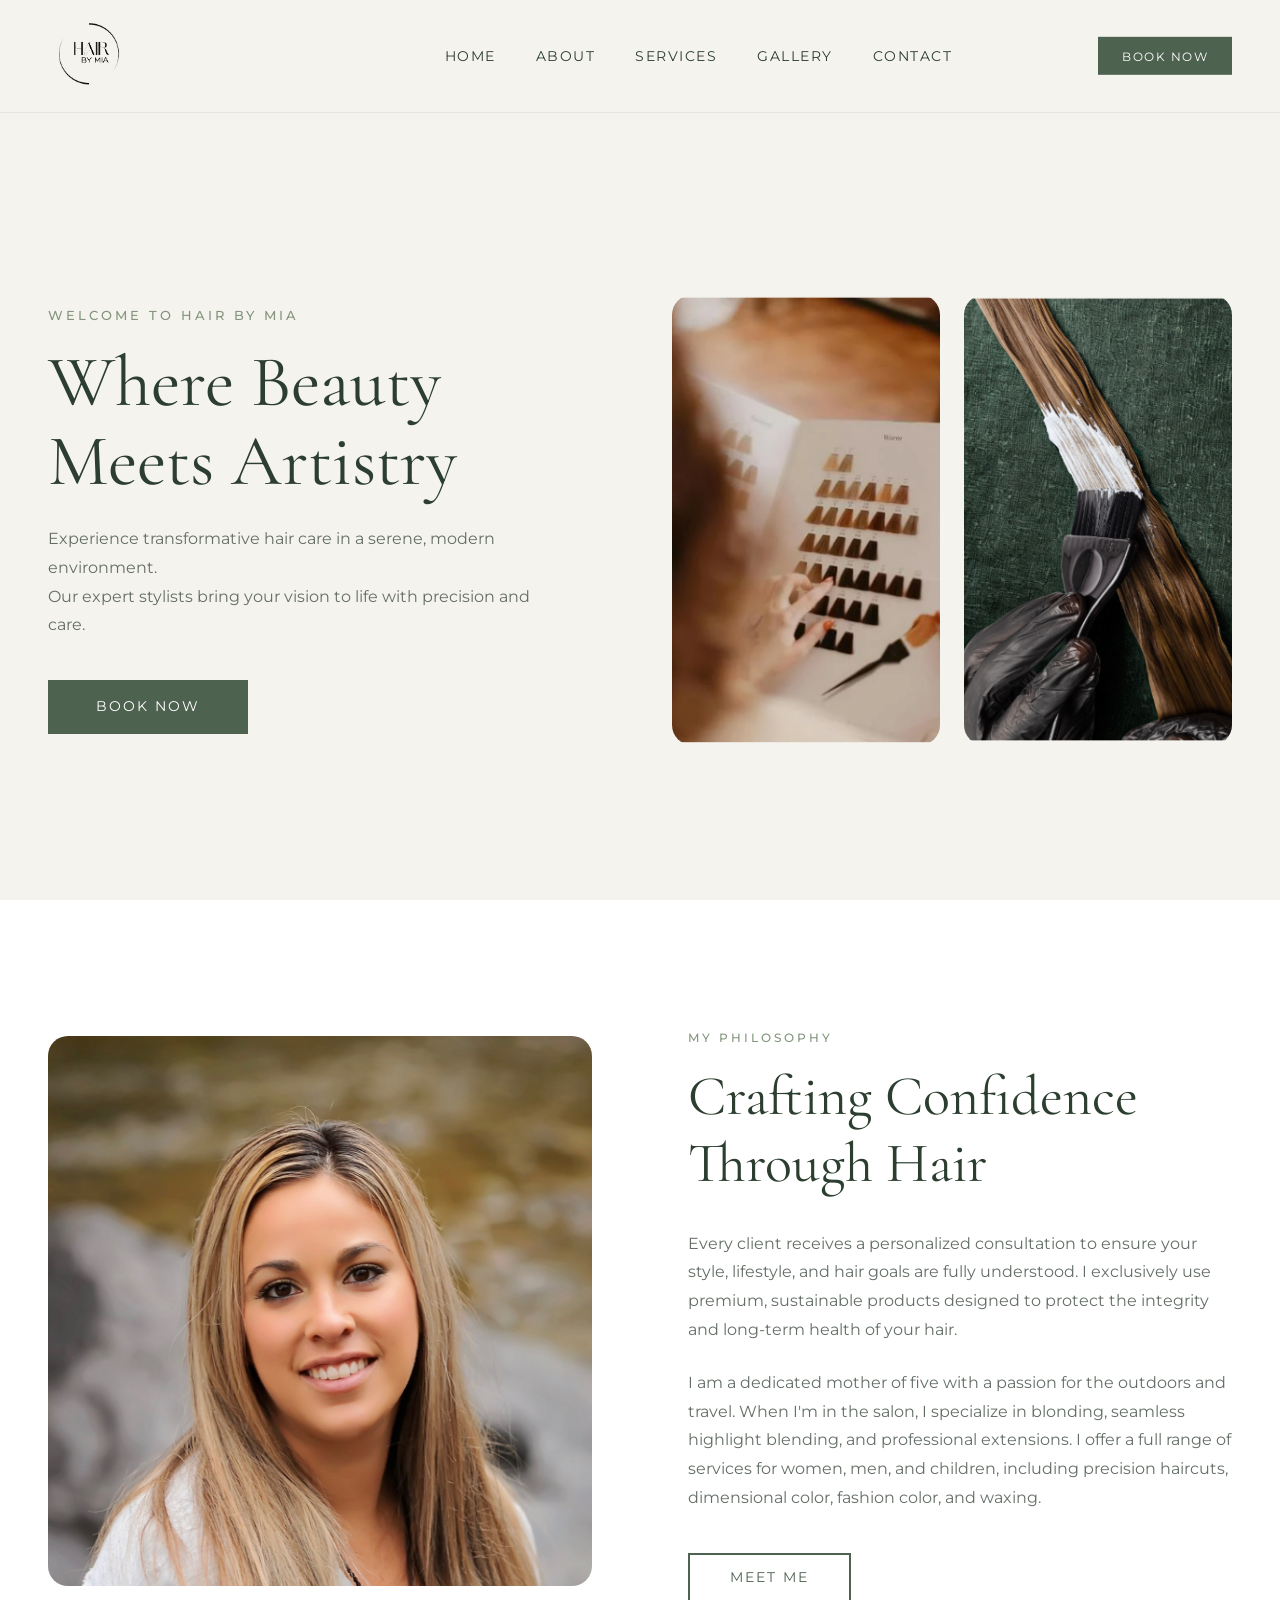
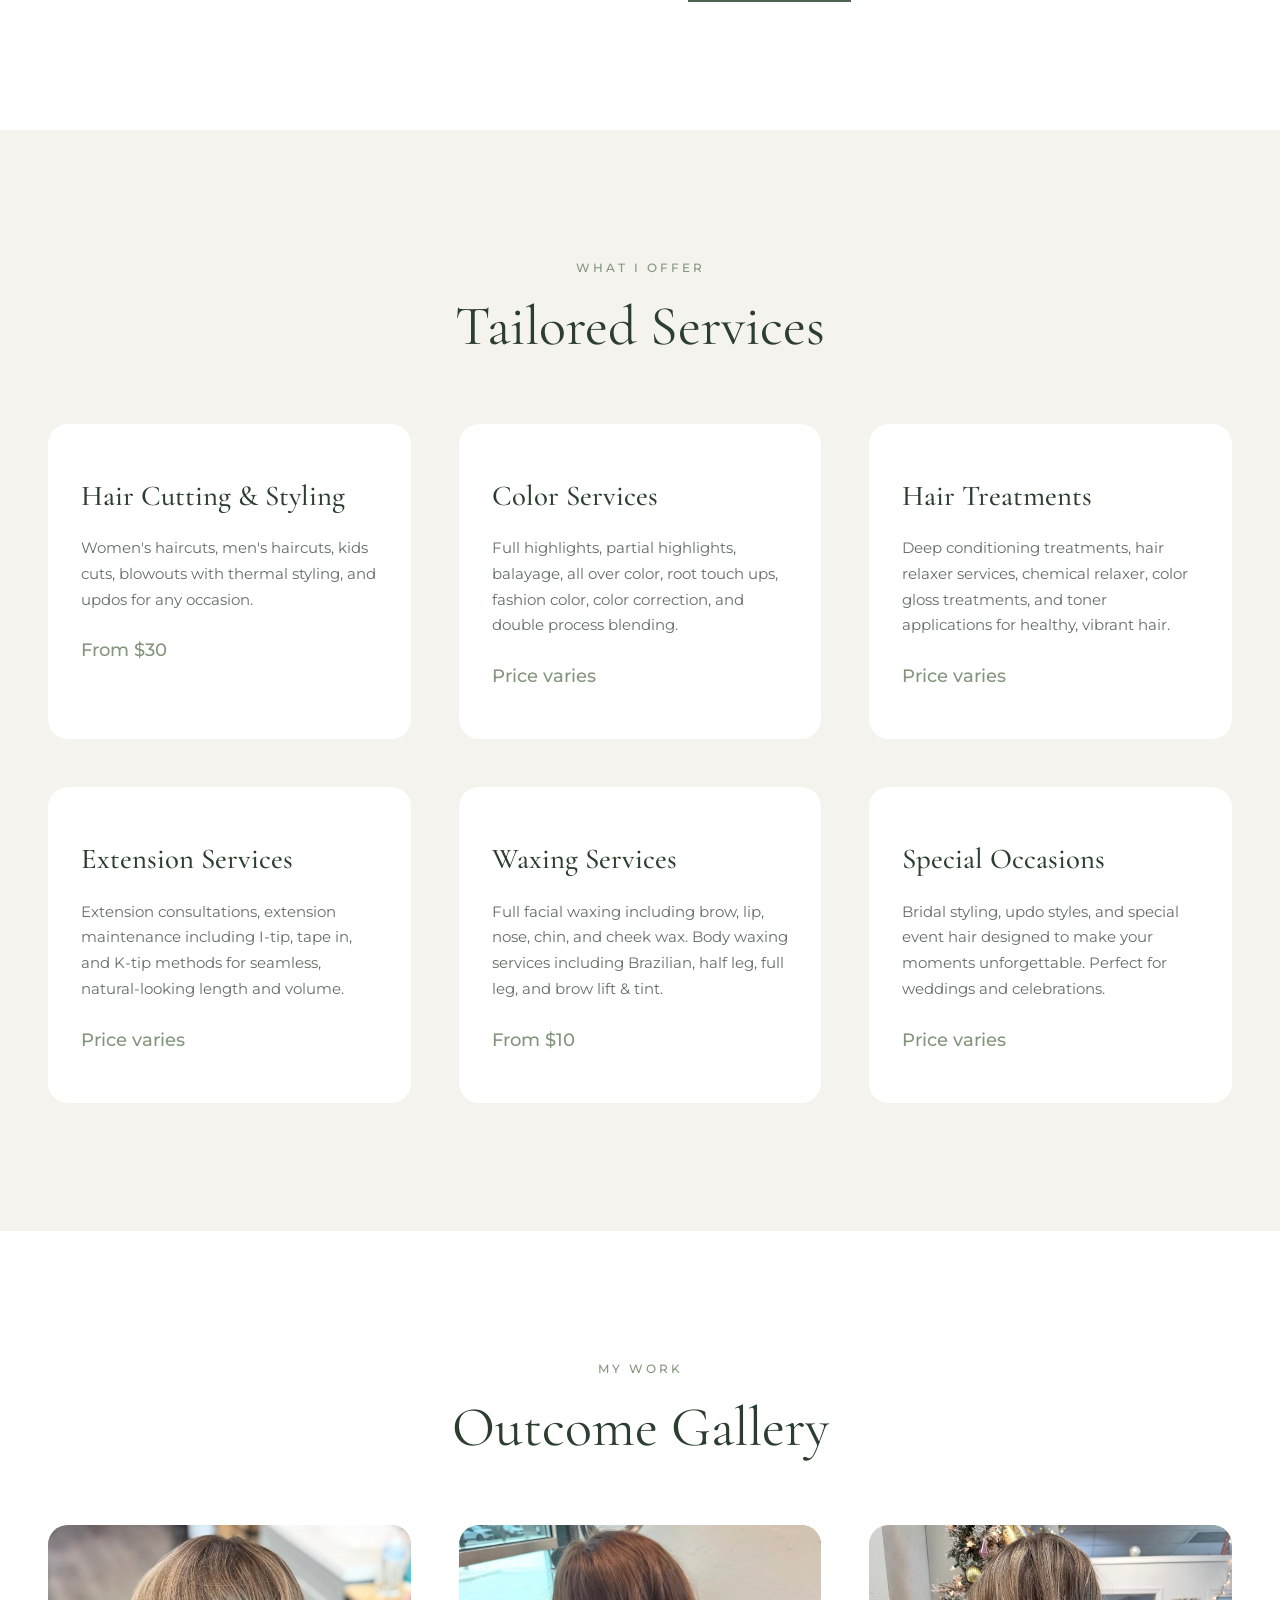
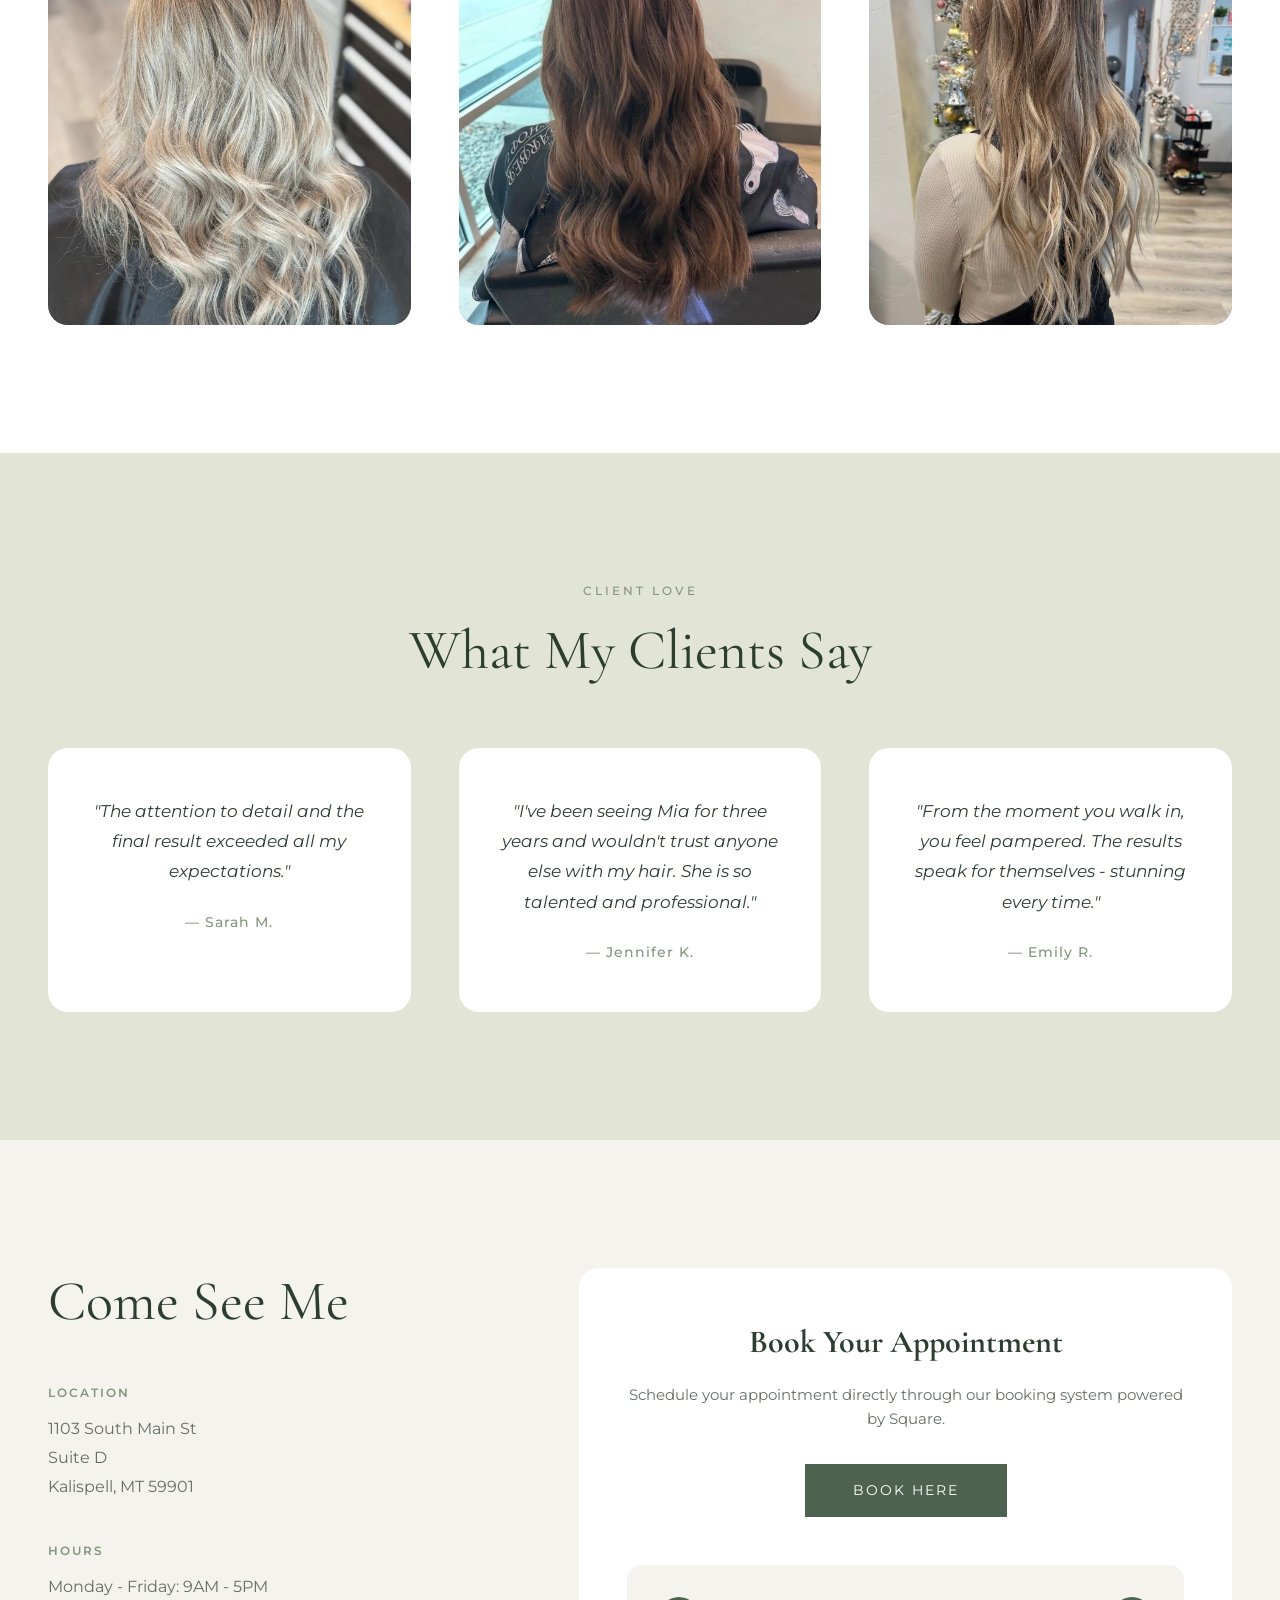
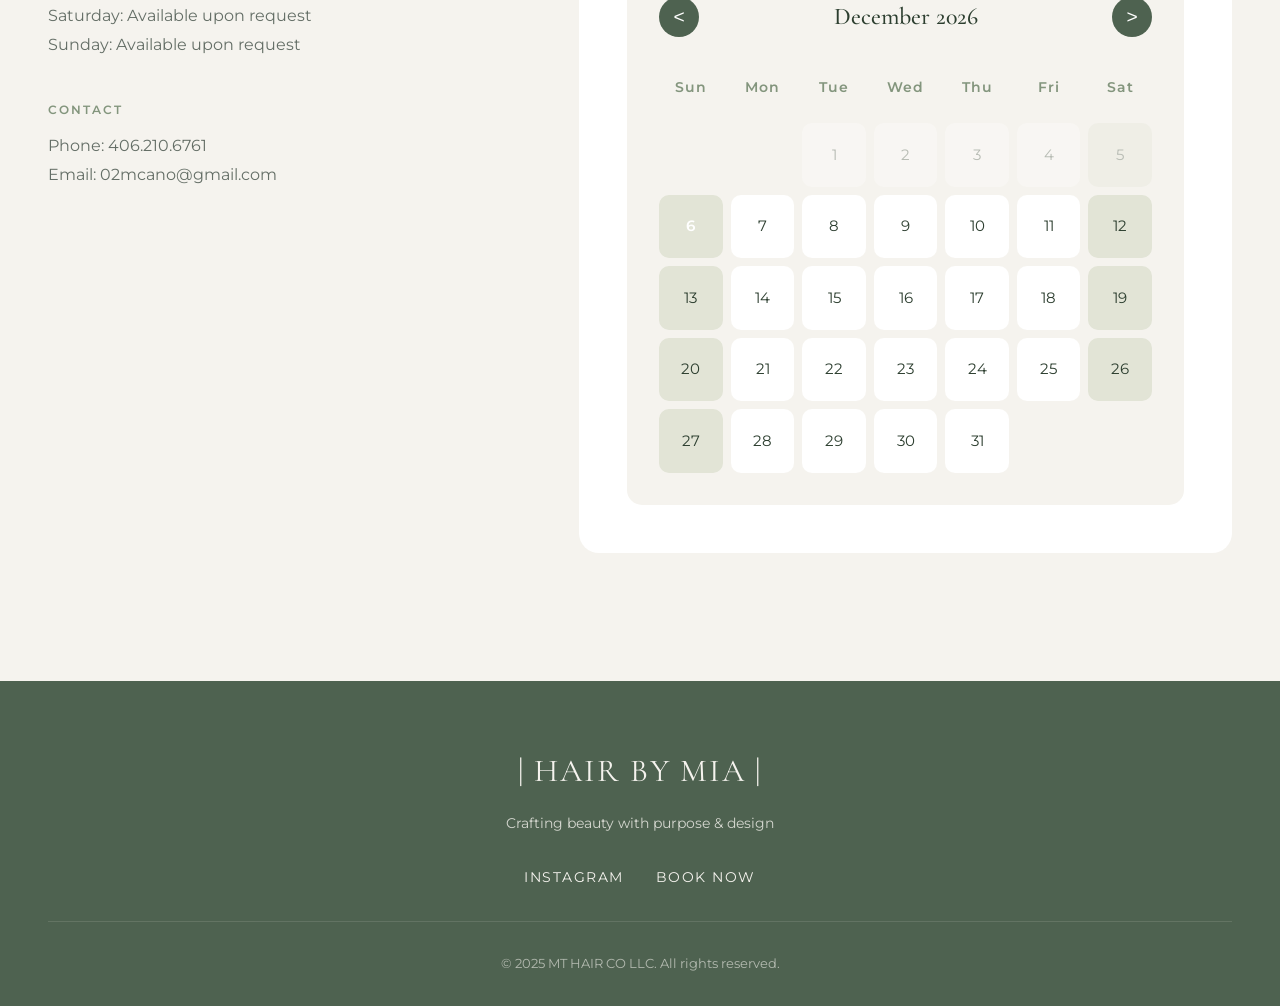
==== index.html @ 8223c7cf "cleaned up" ====
<!DOCTYPE html>
<html lang="en">
<head>
    <meta charset="UTF-8">
    <meta name="viewport" content="width=device-width, initial-scale=1.0">
    <title>| Hair by Mia |</title>
    <link rel="stylesheet" href="style.css">
    <link rel="icon" type="image/png" href="./favicon.jpeg">
    <link rel="preconnect" href="https://fonts.googleapis.com">
    <link rel="preconnect" href="https://fonts.gstatic.com" crossorigin>
    <link href="https://fonts.googleapis.com/css2?family=Cormorant+Garamond:wght@300;400;500;600&family=Montserrat:wght@300;400;500&display=swap" rel="stylesheet">
</head>
<body>
    <!-- Navigation -->
    <nav class="navbar">
        <div class="nav-container">
            <img src="./assets/miahiar.jpeg" alt="Hair By Mia Logo" class="logo-image">
            <div class="nav-content">
                <ul class="nav-menu" id="nav-menu">
                    <li><a href="#home">HOME</a></li>
                    <li><a href="#about">ABOUT</a></li>
                    <li><a href="#services">SERVICES</a></li>
                    <li><a href="#gallery">GALLERY</a></li>
                    <li><a href="#contact">CONTACT</a></li>
                </ul>
            </div>
            <a href="https://mia-cano-appointment-scheduling.square.site" target="_blank" class="book-btn">BOOK NOW</a>
        </div>
    </nav>

    <!-- Hero Section -->
    <section class="hero" id="home">
        <div class="hero-content">
            <p class="hero-subtitle">WELCOME TO HAIR BY MIA</p>
            <h1 class="hero-title">Where Beauty<br>Meets Artistry</h1>
            <p class="hero-description">
                Experience transformative hair care in a serene, modern environment.<br>
                Our expert stylists bring your vision to life with precision and care.
            </p>
            <a href="https://mia-cano-appointment-scheduling.square.site" target="_blank" class="cta-button">BOOK NOW</a>
        </div>
        <div class="hero-image">
            <img src="./assets/pic1.jpeg" alt="Hair By Mia Hero">
            <img src="./assets/brush.jpeg" alt="Hair By Mia Hero">
        </div>
    </section>

    <!-- About Section -->
    <section class="about-section" id="about">
        <div class="about-container">
            <div class="about-image">
                <img src="./assets/Mia.jpeg" alt="About Hair By Mia">
            </div>
            <div class="about-content">
                <p class="section-label">MY PHILOSOPHY</p>
                <h2 class="section-title">Crafting Confidence<br>Through Hair</h2>
                <p class="about-text">
                    Every client receives a personalized consultation to ensure your style, lifestyle, and hair goals are fully understood. I exclusively use premium, sustainable products designed to protect the integrity and long-term health of your hair.
                </p>
                <p class="about-text">
                    I am a dedicated mother of five with a passion for the outdoors and travel. When I'm in the salon, I specialize in blonding, seamless highlight blending, and professional extensions. I offer a full range of services for women, men, and children, including precision haircuts, dimensional color, fashion color, and waxing.
                </p>
                <button class="secondary-btn">MEET ME</button>
            </div>
        </div>
    </section>

    <!-- Services Section -->
    <section class="services-section" id="services">
        <div class="services-header">
            <p class="section-label">WHAT I OFFER</p>
            <h2 class="section-title">Tailored Services</h2>
        </div>
        <div class="services-grid">
            <a href="https://mia-cano-appointment-scheduling.square.site" target="_blank" class="service-card">
                <h3>Hair Cutting & Styling</h3>
                <p>Women's haircuts, men's haircuts, kids cuts, blowouts with thermal styling, and updos for any occasion.</p>
                <span class="service-price">From $30</span>
            </a>
            <a href="https://mia-cano-appointment-scheduling.square.site" target="_blank" class="service-card">
                <h3>Color Services</h3>
                <p>Full highlights, partial highlights, balayage, all over color, root touch ups, fashion color, color correction, and double process blending.</p>
                <span class="service-price">Price varies</span>
            </a>
            <a href="https://mia-cano-appointment-scheduling.square.site" target="_blank" class="service-card">
                <h3>Hair Treatments</h3>
                <p>Deep conditioning treatments, hair relaxer services, chemical relaxer, color gloss treatments, and toner applications for healthy, vibrant hair.</p>
                <span class="service-price">Price varies</span>
            </a>
            <a href="https://mia-cano-appointment-scheduling.square.site" target="_blank" class="service-card">
                <h3>Extension Services</h3>
                <p>Extension consultations, extension maintenance including I-tip, tape in, and K-tip methods for seamless, natural-looking length and volume.</p>
                <span class="service-price">Price varies</span>
            </a>
            <a href="https://mia-cano-appointment-scheduling.square.site" target="_blank" class="service-card">
                <h3>Waxing Services</h3>
                <p>Full facial waxing including brow, lip, nose, chin, and cheek wax. Body waxing services including Brazilian, half leg, full leg, and brow lift & tint.</p>
                <span class="service-price">From $10</span>
            </a>
            <a href="https://mia-cano-appointment-scheduling.square.site" target="_blank" class="service-card">
                <h3>Special Occasions</h3>
                <p>Bridal styling, updo styles, and special event hair designed to make your moments unforgettable. Perfect for weddings and celebrations.</p>
                <span class="service-price">Price varies</span>
            </a>
        </div>
    </section>

    <!-- Gallery Preview -->
    <section class="gallery-section" id="gallery">
        <div class="gallery-header">
            <p class="section-label">MY WORK</p>
            <h2 class="section-title">Outcome Gallery</h2>
        </div>
        <div class="gallery-container">
            <div class="gallery-track" id="gallery-track">
                <div class="gallery-item">
                    <img src="./assets/1.jpeg" alt="Hair styling work">
                </div>
                <div class="gallery-item">
                    <img src="./assets/2.jpeg" alt="Hair color work">
                </div>
                <div class="gallery-item">
                    <img src="./assets/3.jpeg" alt="Hair treatment work">
                </div>
                <div class="gallery-item">
                    <img src="./assets/4.jpeg" alt="Extension work">
                </div>
                <div class="gallery-item">
                    <img src="./assets/5.jpeg" alt="Special occasion styling">
                </div>
                <div class="gallery-item">
                    <img src="./assets/6.jpeg" alt="Hair transformation">
                </div>
            </div>
        </div>
    </section>

    <!-- Testimonials -->
    <section class="testimonials-section">
        <div class="testimonials-container">
            <p class="section-label">CLIENT LOVE</p>
            <h2 class="section-title">What My Clients Say</h2>
            <div class="testimonials-carousel">
                <div class="testimonials-track" id="testimonials-track">
                    <div class="testimonial-card">
                        <p class="testimonial-text">"The attention to detail and the final result exceeded all my expectations."</p>
                        <p class="testimonial-author">— Sarah M.</p>
                    </div>
                    <div class="testimonial-card">
                        <p class="testimonial-text">"I've been seeing Mia for three years and wouldn't trust anyone else with my hair. She is so talented and professional."</p>
                        <p class="testimonial-author">— Jennifer K.</p>
                    </div>
                    <div class="testimonial-card">
                        <p class="testimonial-text">"From the moment you walk in, you feel pampered. The results speak for themselves - stunning every time."</p>
                        <p class="testimonial-author">— Emily R.</p>
                    </div>
                    <div class="testimonial-card">
                        <p class="testimonial-text">"Absolutely transformed my hair! The color and cut are exactly what I wanted. Mia is a true artist."</p>
                        <p class="testimonial-author">— Rachel T.</p>
                    </div>
                    <div class="testimonial-card">
                        <p class="testimonial-text">"Best salon experience in Kalispell! Professional, friendly, and my hair has never looked better."</p>
                        <p class="testimonial-author">— Amanda L.</p>
                    </div>
                    <div class="testimonial-card">
                        <p class="testimonial-text">"I get compliments on my hair every single day. Worth every penny and more. Highly recommend!"</p>
                        <p class="testimonial-author">— Jessica P.</p>
                    </div>
                </div>
            </div>
        </div>
    </section>

    <!-- Contact Section -->
    <section class="contact-section" id="contact">
        <div class="contact-container">
            <div class="contact-info">
                <h2 class="section-title">Come See Me</h2>
                <div class="info-block">
                    <h4>LOCATION</h4>
                    <p>1103 South Main St<br>Suite D<br>Kalispell, MT 59901</p>
                </div>
                <div class="info-block">
                    <h4>HOURS</h4>
                    <p>Monday - Friday: 9AM - 5PM<br>Saturday: Available upon request<br>Sunday: Available upon request</p>
                </div>
                <div class="info-block">
                    <h4>CONTACT</h4>
                    <p>Phone: 406.210.6761<br>Email: 02mcano@gmail.com</p>
                </div>
            </div>
            <div class="contact-form">
                <h3>Book Your Appointment</h3>
                <p class="booking-description">Schedule your appointment directly through our booking system powered by Square.</p>
                
                <a href="https://mia-cano-appointment-scheduling.square.site" target="_blank" class="cta-button">BOOK HERE</a>
                
                <!-- Dynamic Calendar -->
                <div class="calendar-container">
                    <div class="calendar-header">
                        <button class="calendar-nav" id="prevMonth">&lt;</button>
                        <h4 class="calendar-title" id="monthYear"></h4>
                        <button class="calendar-nav" id="nextMonth">&gt;</button>
                    </div>
                    <div class="calendar-weekdays">
                        <div class="weekday">Sun</div>
                        <div class="weekday">Mon</div>
                        <div class="weekday">Tue</div>
                        <div class="weekday">Wed</div>
                        <div class="weekday">Thu</div>
                        <div class="weekday">Fri</div>
                        <div class="weekday">Sat</div>
                    </div>
                    <div class="calendar-days" id="calendarDays"></div>
                </div>
            </div>
        </div>
    </section>

    <!-- Footer -->
    <footer class="footer">
        <div class="footer-content">
            <div class="footer-logo">| HAIR BY MIA |</div>
            <p class="footer-text">Crafting beauty with purpose & design</p>
            <div class="social-links">
                <a href="https://www.instagram.com/hair_by_mia02" target="_blank" class="social-link">INSTAGRAM</a>
                <a href="https://mia-cano-appointment-scheduling.square.site" target="_blank" class="social-link">BOOK NOW</a>
            </div>
            <p class="copyright">© 2025 MT HAIR CO LLC. All rights reserved.</p>
        </div>
    </footer>

    <!-- Testimonials Carousel JavaScript -->
    <script>
        
        function isMobile() {
            return window.innerWidth <= 768;
        }
        
        // Testimonials Carousel
        const testimonialsTrack = document.getElementById('testimonials-track');
        const testimonialCards = document.querySelectorAll('.testimonial-card');
        let currentTestimonialIndex = 0;
        const testimonialInterval = 4000; 
        const totalTestimonialCards = testimonialCards.length;
        const visibleCards = 3;
        
        function slideTestimonials() {
            if (isMobile()) {
                
                currentTestimonialIndex++;
                if (currentTestimonialIndex >= totalTestimonialCards) {
                    currentTestimonialIndex = 0;
                }
                const cardWidth = testimonialCards[0].offsetWidth;
                const translateX = -(currentTestimonialIndex * cardWidth);
                testimonialsTrack.style.transform = `translateX(${translateX}px)`;
            } else {
               
                currentTestimonialIndex++;
                if (currentTestimonialIndex > totalTestimonialCards - visibleCards) {
                    currentTestimonialIndex = 0;
                }
                const cardWidth = testimonialCards[0].offsetWidth;
                const gap = 48;
                const translateX = -(currentTestimonialIndex * (cardWidth + gap));
                testimonialsTrack.style.transform = `translateX(${translateX}px)`;
            }
        }
        
        // Auto-slide testimonials every 4 seconds
        setInterval(slideTestimonials, testimonialInterval);
    </script>

   <!-- Gallery Carousel JavaScript (Same as Testimonials) -->
    <script>
        const galleryTrack = document.getElementById('gallery-track');
        const galleryItems = document.querySelectorAll('.gallery-item');
        let currentGalleryIndex = 0;
        const galleryInterval = 4000; 
        const totalGalleryItems = galleryItems.length;
        const visibleGalleryItems = 3;
        
        function slideGallery() {
            if (isMobile()) {
                currentGalleryIndex++;
                if (currentGalleryIndex >= totalGalleryItems) {
                    currentGalleryIndex = 0;
                }
                const itemWidth = galleryItems[0].offsetWidth;
                const translateX = -(currentGalleryIndex * itemWidth);
                galleryTrack.style.transform = `translateX(${translateX}px)`;
            } else {
                currentGalleryIndex++;
                if (currentGalleryIndex > totalGalleryItems - visibleGalleryItems) {
                    currentGalleryIndex = 0;
                }
                const itemWidth = galleryItems[0].offsetWidth;
                const gap = 48; // 3rem = 48px
                const translateX = -(currentGalleryIndex * (itemWidth + gap));
                galleryTrack.style.transform = `translateX(${translateX}px)`;
            }
        }
        
        // Auto-slide gallery every 4 seconds
        setInterval(slideGallery, galleryInterval);
    </script>

    <!-- Calendar JavaScript -->
    <script>
        let currentDate = new Date();
        
        function renderCalendar() {
            const monthYear = document.getElementById('monthYear');
            const calendarDays = document.getElementById('calendarDays');
            
            const year = currentDate.getFullYear();
            const month = currentDate.getMonth();
            
            const months = ['January', 'February', 'March', 'April', 'May', 'June', 
                          'July', 'August', 'September', 'October', 'November', 'December'];
            
            monthYear.textContent = `${months[month]} ${year}`;
            
            const firstDay = new Date(year, month, 1).getDay();
            const daysInMonth = new Date(year, month + 1, 0).getDate();
            const today = new Date();
            
            calendarDays.innerHTML = '';
            
            // Add empty cells for days before month starts
            for (let i = 0; i < firstDay; i++) {
                const emptyDay = document.createElement('div');
                emptyDay.className = 'calendar-day empty';
                calendarDays.appendChild(emptyDay);
            }
            
            // Add days of the month
            for (let day = 1; day <= daysInMonth; day++) {
                const dayElement = document.createElement('div');
                dayElement.className = 'calendar-day';
                dayElement.textContent = day;
                
                // Highlight today
                if (year === today.getFullYear() && 
                    month === today.getMonth() && 
                    day === today.getDate()) {
                    dayElement.classList.add('today');
                }
                
                // Mark past days
                const currentDayDate = new Date(year, month, day);
                if (currentDayDate < new Date(today.getFullYear(), today.getMonth(), today.getDate())) {
                    dayElement.classList.add('past');
                }
                
                // Mark weekends
                const dayOfWeek = new Date(year, month, day).getDay();
                if (dayOfWeek === 0 || dayOfWeek === 6) {
                    dayElement.classList.add('weekend');
                }
                
                calendarDays.appendChild(dayElement);
            }
        }
        
        document.getElementById('prevMonth').addEventListener('click', () => {
            currentDate.setMonth(currentDate.getMonth() - 1);
            renderCalendar();
        });
        
        document.getElementById('nextMonth').addEventListener('click', () => {
            currentDate.setMonth(currentDate.getMonth() + 1);
            renderCalendar();
        });
        
        // Initialize calendar on page load
        renderCalendar();
    </script>

    <!-- Square Appointments Booking Script -->
    <script src="https://square.site/appointments/buyer/widget/YOUR_SQUARE_BOOKING_ID/YOUR_LOCATION_ID.js"></script>
    <script>
        // Initialize Square Appointments Widget
        window.SquareAppointmentsBooking && window.SquareAppointmentsBooking.init({
            target: document.getElementById('square-appointments-booking'),
            // Optional: Customize the booking widget appearance
            style: {
                primaryColor: '#4E6250',
                backgroundColor: '#FFFFFF'
            }
        });
    </script>
</body>
</html>
---- style.css ----
/* ===== CSS Reset & Base Styles ===== */
* {
    margin: 0;
    padding: 0;
    box-sizing: border-box;
}

html {
    scroll-behavior: smooth;
}

:root {
    /* Sage Tones Color Palette */
    --sage-light-1: #E2E4D6;
    --sage-light-2: #CFDDCD;
    --sage-light-3: #B8B497;
    --sage-medium-1: #747F6F;
    --sage-medium-2: #646E66;
    --sage-medium-3: #838474;
    --sage-dark-1: #8E9E86;
    --sage-dark-2: #99A285;
    --sage-dark-3: #4E6250;
    --sage-neutral-1: #C6CEC3;
    --sage-neutral-2: #9BAA97;
    --sage-accent-1: #83957D;
    --sage-accent-2: #6D7C67;
    --sage-accent-3: #80AE98;
    --sage-deep-1: #B0AE98;
    --sage-deep-2: #4B5B51;
    --sage-deep-3: #7E7F60;
    --sage-muted-1: #A79270;
    --sage-muted-2: #A6A883;
    
    --cream: #F5F3EE;
    --white: #FFFFFF;
    --text-dark: #2C3E2F;
    
    /* Typography */
    --font-heading: 'Cormorant Garamond', serif;
    --font-body: 'Montserrat', sans-serif;
}

body {
    font-family: var(--font-body);
    color: var(--text-dark);
    line-height: 1.6;
    background-color: var(--cream);
    overflow-x: hidden;
}

/* ===== Keyframe Animations ===== */
@keyframes fadeInDown {
    from {
        opacity: 0;
        transform: translateY(-30px);
    }
    to {
        opacity: 1;
        transform: translateY(0);
    }
}

@keyframes fadeInUp {
    from {
        opacity: 0;
        transform: translateY(30px);
    }
    to {
        opacity: 1;
        transform: translateY(0);
    }
}

@keyframes fadeInLeft {
    from {
        opacity: 0;
        transform: translateX(-50px);
    }
    to {
        opacity: 1;
        transform: translateX(0);
    }
}

@keyframes fadeInRight {
    from {
        opacity: 0;
        transform: translateX(50px);
    }
    to {
        opacity: 1;
        transform: translateX(0);
    }
}

@keyframes scaleIn {
    from {
        opacity: 0;
        transform: scale(0.9);
    }
    to {
        opacity: 1;
        transform: scale(1);
    }
}

/* ===== Navigation ===== */
.navbar {
    position: fixed;
    top: 0;
    left: 0;
    right: 0;
    background-color: rgba(245, 243, 238, 0.95);
    backdrop-filter: blur(10px);
    padding: 1rem 0;
    z-index: 1000;
    border-bottom: 1px solid rgba(131, 149, 125, 0.15);
    animation: fadeInDown 0.8s ease-out;
}

.nav-container {
    max-width: 1400px;
    margin: 0 auto;
    padding: 0 3rem;
    display: flex;
    align-items: center;
    gap: 2rem;
    position: relative;
}

.logo-image {
    height: 80px;
    width: auto;
    object-fit: contain;
    border-radius: 20px !important;
    overflow: hidden;
    animation: scaleIn 0.8s ease-out 0.2s backwards;
}

.nav-content {
    display: flex;
    flex-direction: column;
    align-items: center;
    flex: 1;
}

.nav-menu {
    display: flex;
    list-style: none;
    gap: 2.5rem;
    justify-content: center;
}

.nav-menu li {
    animation: fadeInUp 0.6s ease-out backwards;
}

.nav-menu li:nth-child(1) { animation-delay: 0.3s; }
.nav-menu li:nth-child(2) { animation-delay: 0.4s; }
.nav-menu li:nth-child(3) { animation-delay: 0.5s; }
.nav-menu li:nth-child(4) { animation-delay: 0.6s; }
.nav-menu li:nth-child(5) { animation-delay: 0.7s; }

.nav-menu a {
    text-decoration: none;
    color: var(--text-dark);
    font-size: 0.85rem;
    font-weight: 400;
    letter-spacing: 1.5px;
    transition: color 0.3s ease;
}

.nav-menu a:hover {
    color: var(--sage-accent-1);
}

.book-btn {
    background-color: var(--sage-dark-3);
    color: var(--white);
    border: none;
    padding: 0.6rem 1.5rem;
    font-size: 0.75rem;
    letter-spacing: 1.5px;
    cursor: pointer;
    transition: all 0.3s ease;
    font-family: var(--font-body);
    position: absolute;
    right: 3rem;
    top: 50%;
    transform: translateY(-50%);
    text-decoration: none;
    display: inline-block;
    animation: fadeInRight 0.8s ease-out 0.5s backwards;
}

.book-btn:hover {
    background-color: var(--sage-accent-2);
    transform: translateY(-50%) translateY(-2px);
}

/* ===== Hero Section ===== */
.hero {
    margin-top: 140px;
    min-height: calc(100vh - 140px);
    display: grid;
    grid-template-columns: 1fr 1fr;
    align-items: center;
    gap: 4rem;
    padding: 4rem 3rem;
    max-width: 1400px;
    margin-left: auto;
    margin-right: auto;
}

.hero-content {
    padding: 2rem 0;
}

.hero-subtitle {
    font-size: 0.8rem;
    letter-spacing: 3px;
    color: var(--sage-accent-1);
    margin-bottom: 1rem;
    font-weight: 500;
    animation: fadeInUp 0.8s ease-out 0.8s backwards;
}

.hero-title {
    font-family: var(--font-heading);
    font-size: 4.5rem;
    font-weight: 400;
    line-height: 1.1;
    margin-bottom: 1.5rem;
    color: var(--text-dark);
    animation: fadeInUp 0.8s ease-out 1s backwards;
}

.hero-description {
    font-size: 1rem;
    line-height: 1.8;
    color: var(--sage-medium-2);
    margin-bottom: 2.5rem;
    max-width: 500px;
    animation: fadeInUp 0.8s ease-out 1.2s backwards;
}

.cta-button {
    background-color: var(--sage-dark-3);
    color: var(--white);
    border: none;
    padding: 1rem 3rem;
    font-size: 0.85rem;
    letter-spacing: 2px;
    cursor: pointer;
    transition: all 0.3s ease;
    font-family: var(--font-body);
    text-decoration: none;
    display: inline-block;
    animation: fadeInUp 0.8s ease-out 1.4s backwards;
}

.cta-button:hover {
    background-color: var(--sage-accent-2);
    transform: translateY(-3px);
    box-shadow: 0 10px 30px rgba(78, 98, 80, 0.2);
}

.hero-image {
    display: grid;
    grid-template-columns: 1fr 1fr;
    gap: 1.5rem;
    align-items: start;
}

.hero-image img {
    width: 100%;
    height: 450px;
    min-height: 450px;
    max-height: 450px;
    object-fit: cover;
    object-position: center center;
    border-radius: 20px;
    display: block;
    animation: fadeInRight 0.8s ease-out backwards;
}

.hero-image img:nth-child(1) {
    animation-delay: 1s;
}

.hero-image img:nth-child(2) {
    animation-delay: 1.2s;
}

.hero-image .image-placeholder {
    width: 100%;
    height: 450px;
    background: linear-gradient(135deg, var(--sage-light-2) 0%, var(--sage-neutral-1) 100%);
    border-radius: 20px;
}

/* ===== About Section ===== */
.about-section {
    padding: 8rem 3rem;
    background-color: var(--white);
}

.about-container {
    max-width: 1400px;
    margin: 0 auto;
    display: grid;
    grid-template-columns: 1fr 1fr;
    gap: 6rem;
    align-items: center;
}

.about-image img {
    width: 100%;
    height: 550px;
    object-fit: cover;
    object-position: center top;
    border-radius: 20px;
}

.about-image .image-placeholder {
    width: 100%;
    height: 550px;
    background: linear-gradient(135deg, var(--sage-neutral-2) 0%, var(--sage-medium-1) 100%);
    border-radius: 20px;
}

.section-label {
    font-size: 0.75rem;
    letter-spacing: 3px;
    color: var(--sage-accent-1);
    margin-bottom: 1rem;
    font-weight: 500;
}

.section-title {
    font-family: var(--font-heading);
    font-size: 3.5rem;
    font-weight: 400;
    line-height: 1.2;
    margin-bottom: 2rem;
    color: var(--text-dark);
}

.about-text {
    font-size: 1rem;
    line-height: 1.8;
    color: var(--sage-medium-2);
    margin-bottom: 1.5rem;
}

.secondary-btn {
    background-color: transparent;
    color: var(--sage-dark-3);
    border: 2px solid var(--sage-dark-3);
    padding: 0.9rem 2.5rem;
    font-size: 0.85rem;
    letter-spacing: 2px;
    cursor: pointer;
    transition: all 0.3s ease;
    font-family: var(--font-body);
    margin-top: 1rem;
}

.secondary-btn:hover {
    background-color: var(--sage-dark-3);
    color: var(--white);
    transform: translateY(-2px);
}

/* ===== Services Section ===== */
.services-section {
    padding: 8rem 3rem;
    background-color: var(--cream);
}

.services-header {
    text-align: center;
    margin-bottom: 4rem;
    max-width: 800px;
    margin-left: auto;
    margin-right: auto;
}

.services-grid {
    max-width: 1400px;
    margin: 0 auto;
    display: grid;
    grid-template-columns: repeat(3, 1fr);
    gap: 3rem;
}

@media (max-width: 1024px) {
    .services-grid {
        grid-template-columns: repeat(2, 1fr);
    }
}

@media (max-width: 768px) {
    .services-grid {
        grid-template-columns: 1fr;
    }
}

.service-card {
    background-color: var(--white);
    padding: 3rem 2rem;
    border-radius: 20px;
    transition: all 0.3s ease;
    border: 1px solid transparent;
    text-decoration: none;
    color: inherit;
    display: block;
    cursor: pointer;
}

.service-card:hover {
    transform: translateY(-5px);
    box-shadow: 0 15px 40px rgba(78, 98, 80, 0.1);
    border-color: var(--sage-light-2);
}

.service-card h3 {
    font-family: var(--font-heading);
    font-size: 1.8rem;
    font-weight: 500;
    margin-bottom: 1rem;
    color: var(--text-dark);
}

.service-card p {
    font-size: 0.95rem;
    line-height: 1.7;
    color: var(--sage-medium-2);
    margin-bottom: 1.5rem;
}

.service-price {
    font-size: 1.1rem;
    color: var(--sage-accent-1);
    font-weight: 500;
    display: block;
}

/* ===== Gallery Section ===== */
.gallery-section {
    padding: 8rem 3rem;
    background-color: var(--white);
}

.gallery-header {
    text-align: center;
    margin-bottom: 4rem;
}

.gallery-container {
    max-width: 1400px;
    margin: 0 auto;
    overflow: hidden;
    position: relative;
}

.gallery-track {
    display: flex;
    gap: 3rem;
    transition: transform 0.8s ease-in-out;
}

.gallery-item {
    min-width: calc((100% - 6rem) / 3);
    flex: 0 0 calc((100% - 6rem) / 3);
    height: 400px;
    background: linear-gradient(135deg, var(--sage-neutral-1) 0%, var(--sage-accent-1) 100%);
    border-radius: 20px;
    transition: transform 0.3s ease;
    overflow: hidden;
}

.gallery-item img {
    width: 100%;
    height: 100%;
    object-fit: cover;
    object-position: center top;
    display: block;
}

.gallery-item:hover {
    transform: scale(1.02);
}

/* ===== Testimonials Section ===== */
.testimonials-section {
    padding: 8rem 3rem;
    background-color: var(--sage-light-1);
}

.testimonials-container {
    max-width: 1400px;
    margin: 0 auto;
    text-align: center;
}

.testimonials-carousel {
    margin-top: 4rem;
    overflow: hidden;
    position: relative;
}

.testimonials-track {
    display: flex;
    gap: 3rem;
    transition: transform 0.8s ease-in-out;
}

.testimonial-card {
    min-width: calc((100% - 6rem) / 3);
    flex: 0 0 calc((100% - 6rem) / 3);
    background-color: var(--white);
    padding: 3rem 2rem;
    border-radius: 20px;
}

.testimonial-text {
    font-size: 1.05rem;
    line-height: 1.8;
    color: var(--text-dark);
    font-style: italic;
    margin-bottom: 1.5rem;
}

.testimonial-author {
    font-size: 0.9rem;
    color: var(--sage-accent-1);
    font-weight: 500;
    letter-spacing: 1px;
}

/* Responsive for carousel */
@media (max-width: 768px) {
    .testimonials-section {
        padding: 4rem 1rem;
    }
    
    .testimonials-carousel {
        margin-top: 2rem;
        overflow: hidden;
        position: relative;
        padding: 0;
    }
    
    .testimonials-track {
        display: flex;
        gap: 0;
        transition: transform 0.8s ease-in-out;
    }
    
    .testimonial-card {
        min-width: 100%;
        flex: 0 0 100%;
        padding: 1.5rem 1.2rem;
        margin: 0;
    }
    
    .testimonial-text {
        font-size: 0.9rem;
        line-height: 1.6;
        margin-bottom: 1rem;
    }
    
    .testimonial-author {
        font-size: 0.8rem;
    }
}

/* ===== Contact Section ===== */
.contact-section {
    padding: 8rem 3rem;
    background-color: var(--cream);
}

.contact-container {
    max-width: 1400px;
    margin: 0 auto;
    display: grid;
    grid-template-columns: 1fr 1.5fr;
    gap: 6rem;
}

.contact-info h2 {
    margin-bottom: 3rem;
}

.info-block {
    margin-bottom: 2.5rem;
}

.info-block h4 {
    font-size: 0.75rem;
    letter-spacing: 2px;
    color: var(--sage-accent-1);
    margin-bottom: 0.8rem;
    font-weight: 600;
}

.info-block p {
    font-size: 1rem;
    line-height: 1.8;
    color: var(--sage-medium-2);
}

.contact-form {
    background-color: var(--white);
    padding: 3rem;
    border-radius: 20px;
    text-align: center;
}

.contact-form h3 {
    font-family: var(--font-heading);
    font-size: 2rem;
    margin-bottom: 1rem;
    color: var(--text-dark);
    text-align: center;
}

.booking-description {
    font-size: 0.95rem;
    color: var(--sage-medium-2);
    margin-bottom: 2rem;
    line-height: 1.6;
    text-align: center;
}

.contact-form {
    background-color: var(--white);
    padding: 3rem;
    border-radius: 20px;
    text-align: center;
}

/* Calendar Styles */
.calendar-container {
    margin-top: 3rem;
    padding: 2rem;
    background-color: var(--cream);
    border-radius: 15px;
}

.calendar-header {
    display: flex;
    justify-content: space-between;
    align-items: center;
    margin-bottom: 2rem;
}

.calendar-title {
    font-family: var(--font-heading);
    font-size: 1.5rem;
    font-weight: 500;
    color: var(--text-dark);
}

.calendar-nav {
    background-color: var(--sage-dark-3);
    color: var(--white);
    border: none;
    width: 40px;
    height: 40px;
    border-radius: 50%;
    font-size: 1.2rem;
    cursor: pointer;
    transition: all 0.3s ease;
    display: flex;
    align-items: center;
    justify-content: center;
}

.calendar-nav:hover {
    background-color: var(--sage-accent-2);
    transform: scale(1.1);
}

.calendar-weekdays {
    display: grid;
    grid-template-columns: repeat(7, 1fr);
    gap: 0.5rem;
    margin-bottom: 1rem;
}

.weekday {
    text-align: center;
    font-size: 0.85rem;
    font-weight: 600;
    color: var(--sage-accent-1);
    letter-spacing: 1px;
    padding: 0.5rem 0;
}

.calendar-days {
    display: grid;
    grid-template-columns: repeat(7, 1fr);
    gap: 0.5rem;
}

.calendar-day {
    aspect-ratio: 1;
    display: flex;
    align-items: center;
    justify-content: center;
    background-color: var(--white);
    border-radius: 10px;
    font-size: 0.95rem;
    color: var(--text-dark);
    cursor: pointer;
    transition: all 0.3s ease;
    border: 2px solid transparent;
}

.calendar-day:not(.empty):not(.past):hover {
    background-color: var(--sage-light-2);
    border-color: var(--sage-accent-1);
    transform: scale(1.05);
}

.calendar-day.empty {
    background-color: transparent;
    cursor: default;
}

.calendar-day.today {
    background-color: var(--sage-dark-3);
    color: var(--white);
    font-weight: 600;
}

.calendar-day.past {
    opacity: 0.3;
    cursor: default;
}

.calendar-day.weekend {
    background-color: var(--sage-light-1);
}

#square-appointments-booking {
    min-height: 400px;
    margin-bottom: 2rem;
}

.manual-booking-option {
    margin-top: 2rem;
}

.or-divider {
    text-align: center;
    font-size: 0.9rem;
    color: var(--sage-medium-2);
    margin: 2rem 0 1.5rem;
    position: relative;
}

.or-divider::before,
.or-divider::after {
    content: '';
    position: absolute;
    top: 50%;
    width: 35%;
    height: 1px;
    background-color: var(--sage-light-2);
}

.or-divider::before {
    left: 0;
}

.or-divider::after {
    right: 0;
}

.contact-form form {
    display: flex;
    flex-direction: column;
    gap: 1.5rem;
}

.contact-form input,
.contact-form select,
.contact-form textarea {
    padding: 1rem;
    border: 1px solid var(--sage-light-2);
    background-color: var(--cream);
    font-family: var(--font-body);
    font-size: 0.95rem;
    color: var(--text-dark);
    border-radius: 10px;
    transition: border-color 0.3s ease;
}

.contact-form input:focus,
.contact-form select:focus,
.contact-form textarea:focus {
    outline: none;
    border-color: var(--sage-accent-1);
}

/* ===== Footer ===== */
.footer {
    background-color: var(--sage-dark-3);
    padding: 4rem 3rem 2rem;
    color: var(--cream);
    text-align: center;
}

.footer-content {
    max-width: 1400px;
    margin: 0 auto;
}

.footer-logo {
    font-family: var(--font-heading);
    font-size: 2rem;
    margin-bottom: 1rem;
    letter-spacing: 2px;
}

.footer-text {
    font-size: 0.9rem;
    margin-bottom: 2rem;
    opacity: 0.8;
}

.social-links {
    display: flex;
    justify-content: center;
    gap: 2rem;
    margin-bottom: 2rem;
}

.social-link {
    color: var(--cream);
    text-decoration: none;
    font-size: 0.85rem;
    letter-spacing: 1.5px;
    transition: color 0.3s ease;
}

.social-link:hover {
    color: var(--sage-light-2);
}

.copyright {
    font-size: 0.8rem;
    opacity: 0.6;
    margin-top: 2rem;
    padding-top: 2rem;
    border-top: 1px solid rgba(245, 243, 238, 0.2);
}

/* ===== Responsive Design ===== */
@media (max-width: 1024px) {
    .hero {
        grid-template-columns: 1fr;
        padding: 3rem 2rem;
    }
    
    .hero-title {
        font-size: 3.5rem;
    }
    
    .about-container,
    .contact-container {
        grid-template-columns: 1fr;
        gap: 3rem;
    }
    
    .nav-menu {
        gap: 1.5rem;
    }
}

@media (max-width: 768px) {
    .nav-container {
        padding: 0 1rem;
        gap: 0.5rem;
    }
    
    .logo-image {
        height: 50px;
    }
    
    .nav-content {
        flex: 1;
    }
    
    .nav-menu {
        gap: 0.5rem;
        flex-wrap: nowrap;
    }
    
    .nav-menu a {
        font-size: 0.55rem;
        letter-spacing: 0.5px;
    }
    
    .book-btn {
        padding: 0.5rem 0.8rem;
        font-size: 0.6rem;
        position: static;
        transform: none;
    }
    
    .book-btn:hover {
        transform: translateY(-2px);
    }
    
    /* Reduce hero top spacing on mobile */
    .hero {
        margin-top: 80px;
        padding-top: 2rem;
    }
    
    /* Reorder about section - image after text */
    .about-container {
        display: flex;
        flex-direction: column;
    }
    
    .about-content {
        order: 1;
    }
    
    .about-image {
        order: 2;
        margin-top: 2rem;
    }
    
    .about-image img {
        height: 300px;
    }
    
    /* Hide MEET ME button on mobile */
    .secondary-btn {
        display: none;
    }
    
    .hero-title {
        font-size: 2.8rem;
    }
    
    .section-title {
        font-size: 2.5rem;
    }
    
    .gallery-grid,
    .testimonials-grid {
        grid-template-columns: 1fr;
    }
    
    /* Gallery Carousel on Mobile - same as testimonials */
    .gallery-container {
        overflow: hidden;
        position: relative;
        padding: 0;
    }
    
    .gallery-track {
        display: flex;
        gap: 0;
        transition: transform 0.8s ease-in-out;
    }
    
    .gallery-item {
        min-width: 100%;
        flex: 0 0 100%;
        height: 350px;
        margin: 0;
    }
    
    .hero,
    .about-section,
    .services-section,
    .gallery-section,
    .testimonials-section,
    .contact-section {
        padding: 4rem 1.5rem;
    }
    
    /* Fix contact form on mobile */
    .contact-form {
        padding: 2rem 1.5rem;
        margin: 0;
    }
    
    .calendar-container {
        padding: 1.5rem 1rem;
        margin-top: 2rem;
    }
    
    .calendar-nav {
        width: 35px;
        height: 35px;
        font-size: 1rem;
    }
    
    .calendar-title {
        font-size: 1.2rem;
    }
    
    .weekday {
        font-size: 0.7rem;
        padding: 0.3rem 0;
    }
    
    .calendar-day {
        font-size: 0.85rem;
    }
    
    .cta-button {
        padding: 0.9rem 2rem;
        font-size: 0.8rem;
    }
    
    .hero-image {
        grid-template-columns: 1fr 1fr;
        gap: 1rem;
    }
    
    .hero-image img {
        height: 200px;
        min-height: 200px;
        max-height: 200px;
    }
}
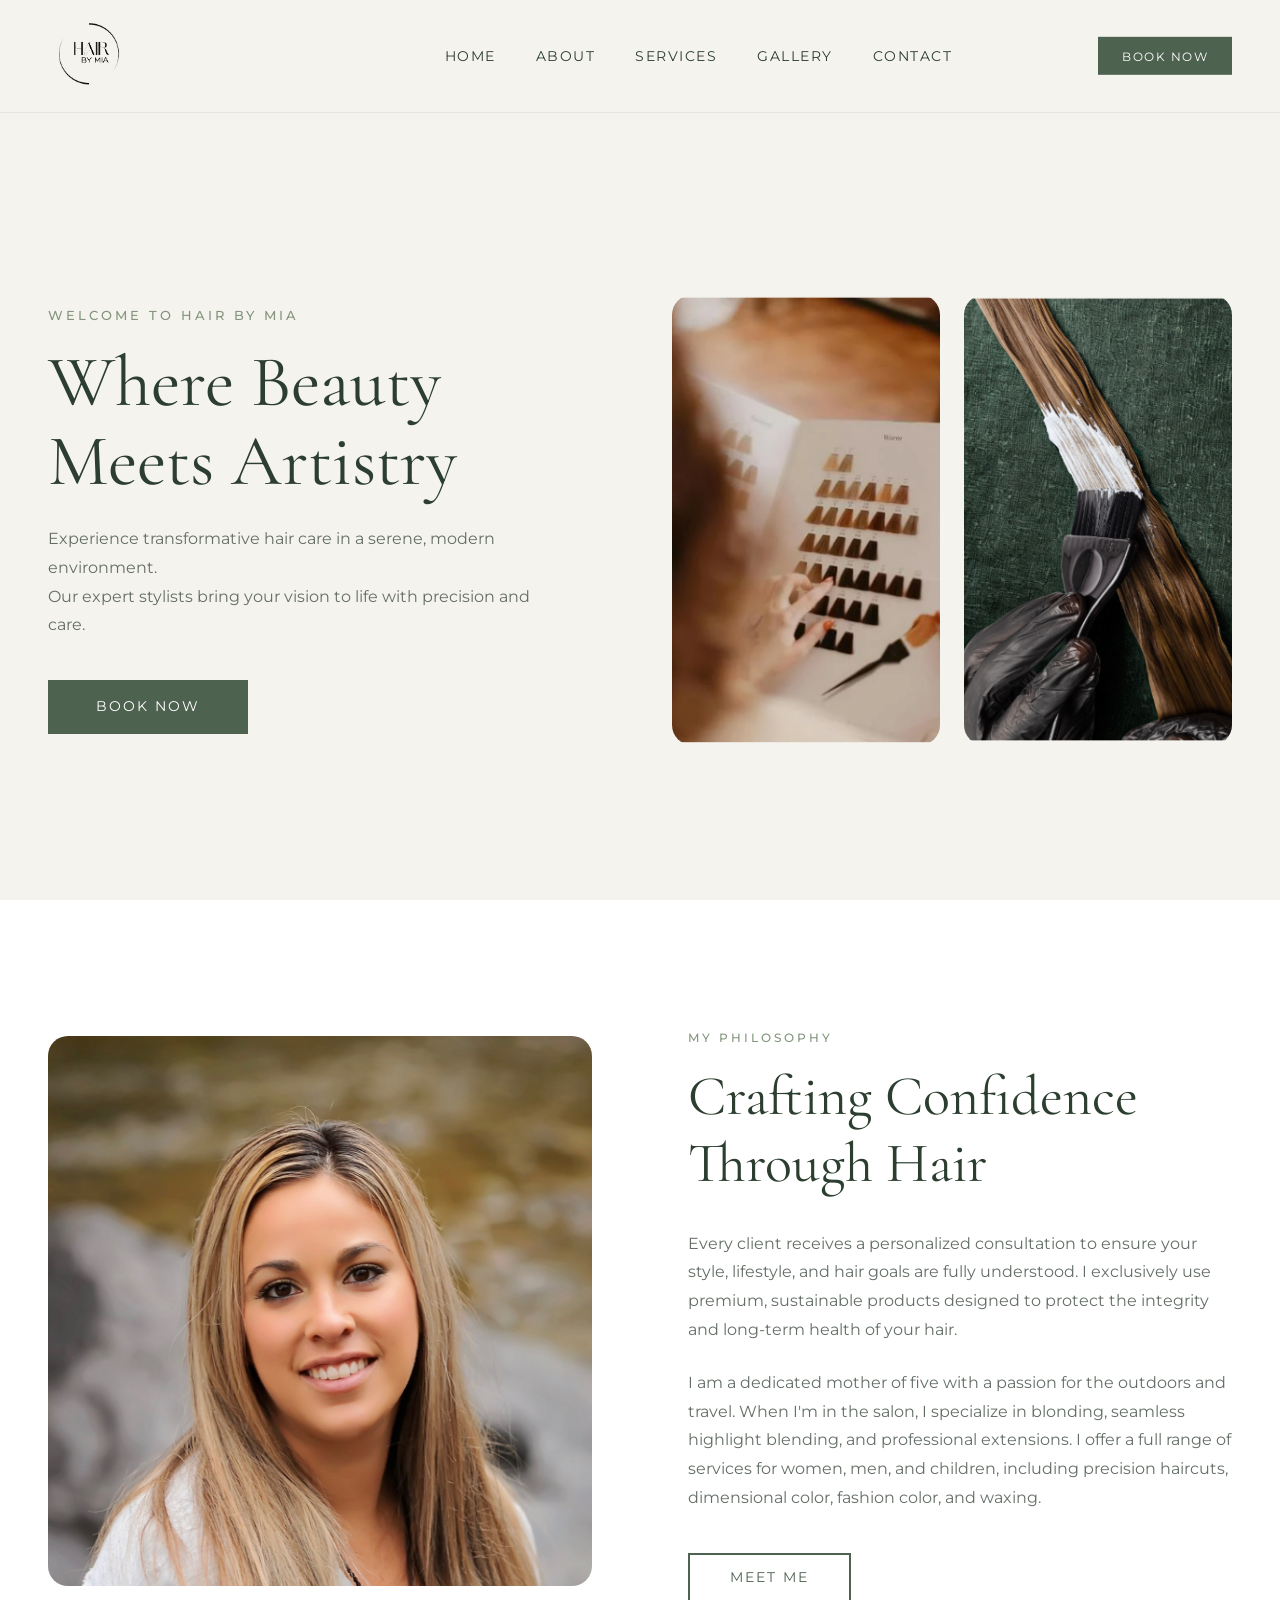
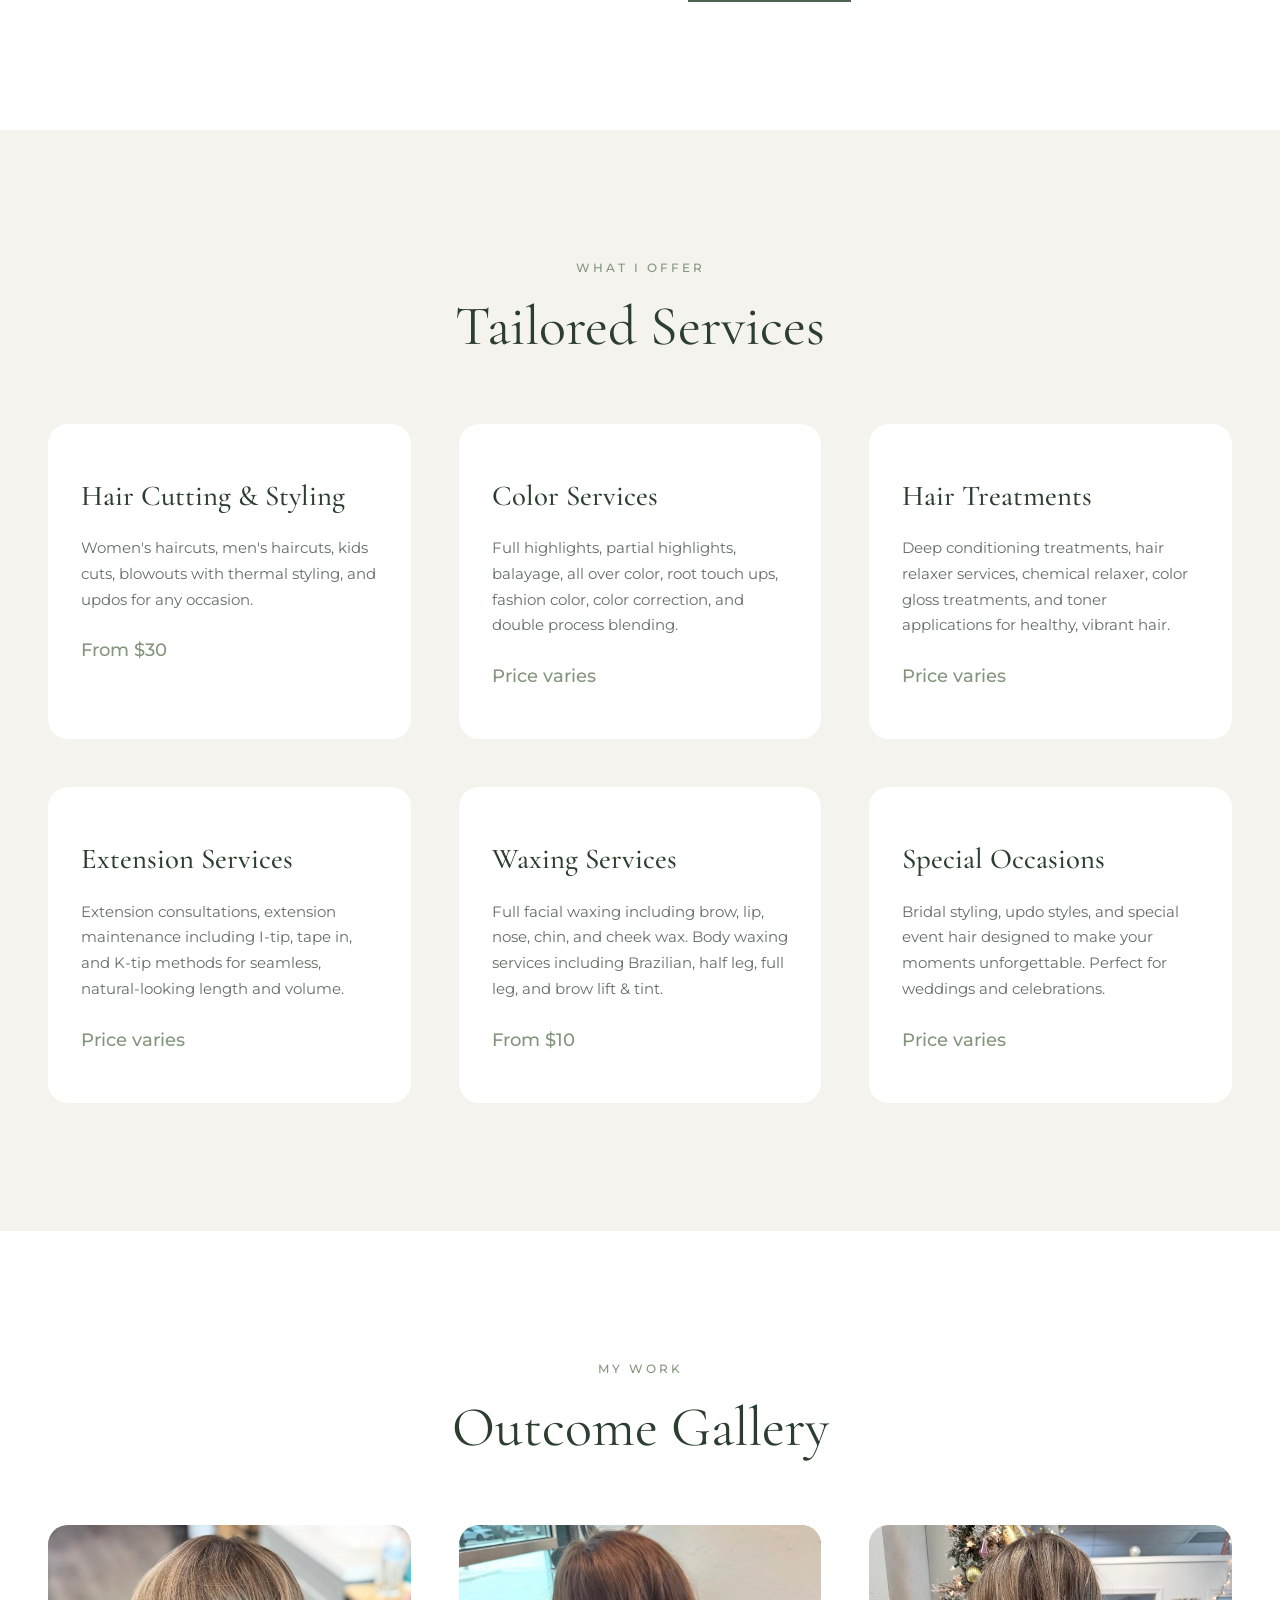
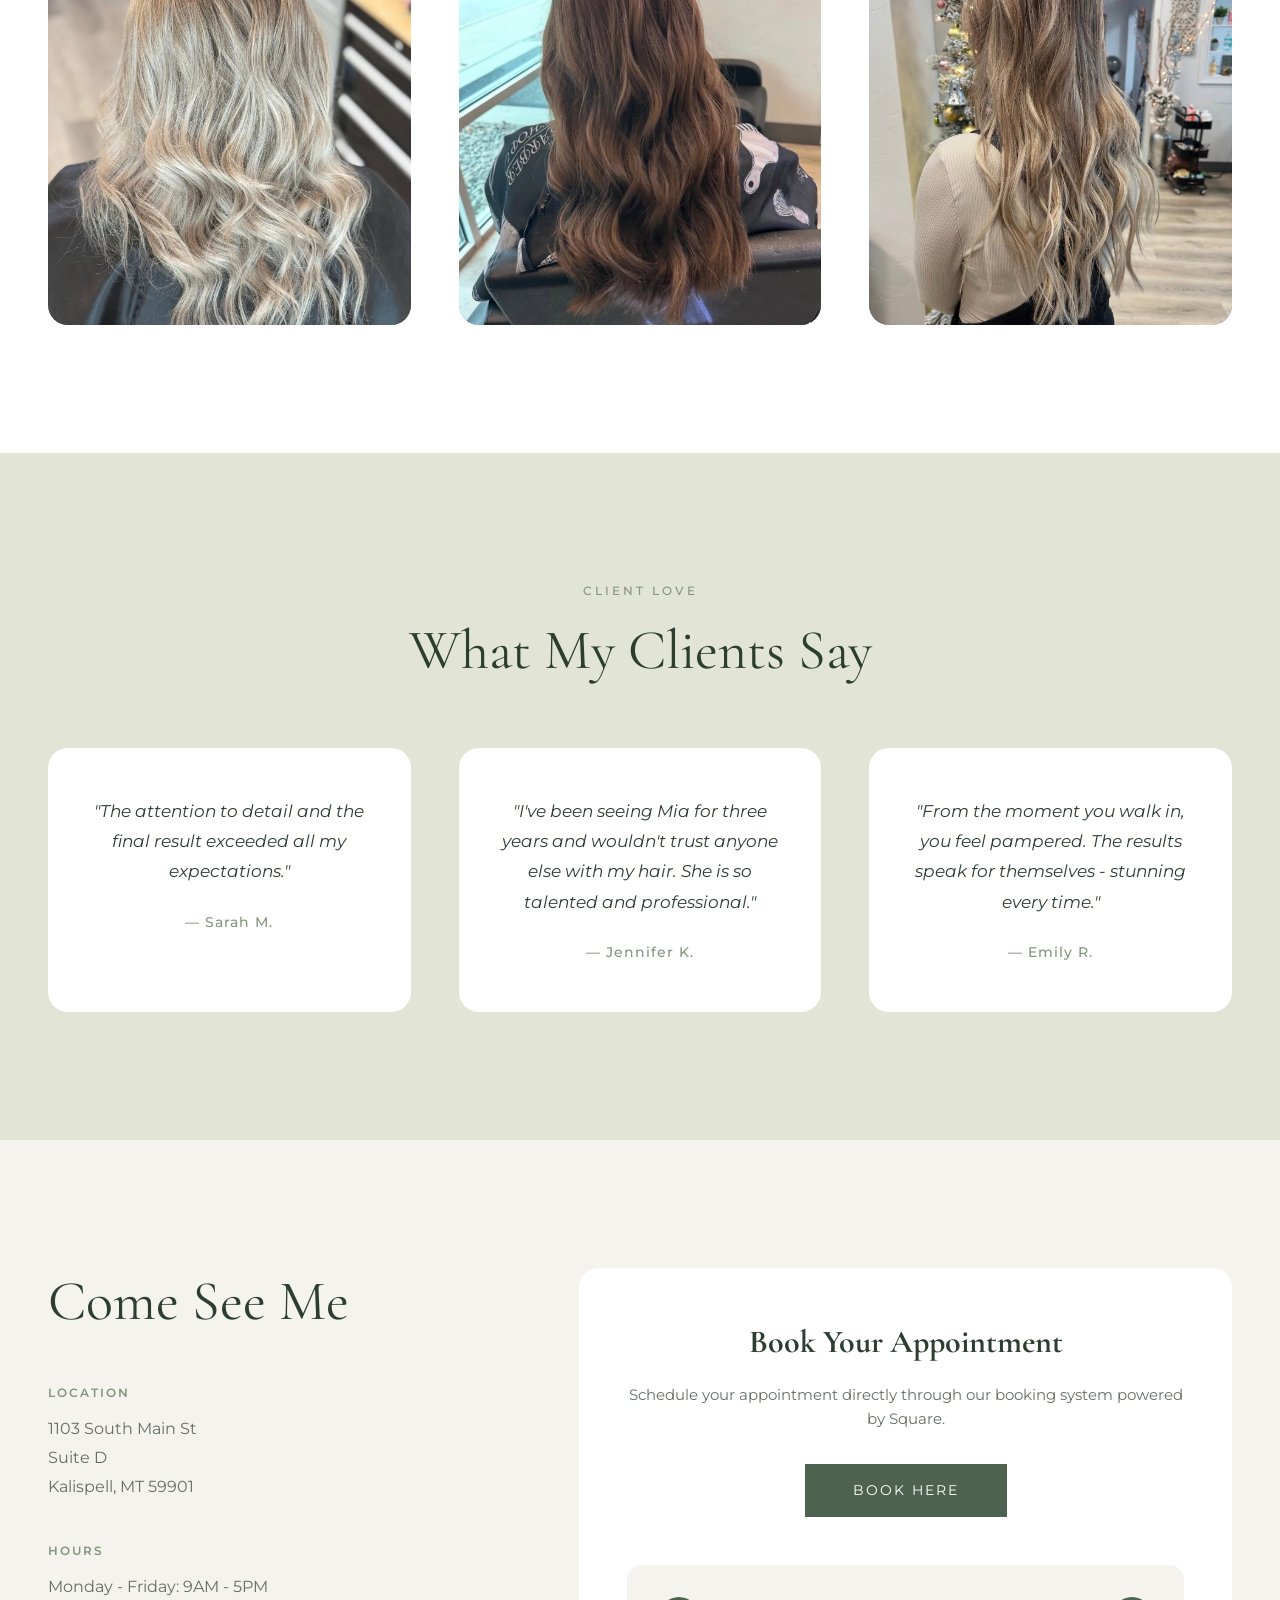
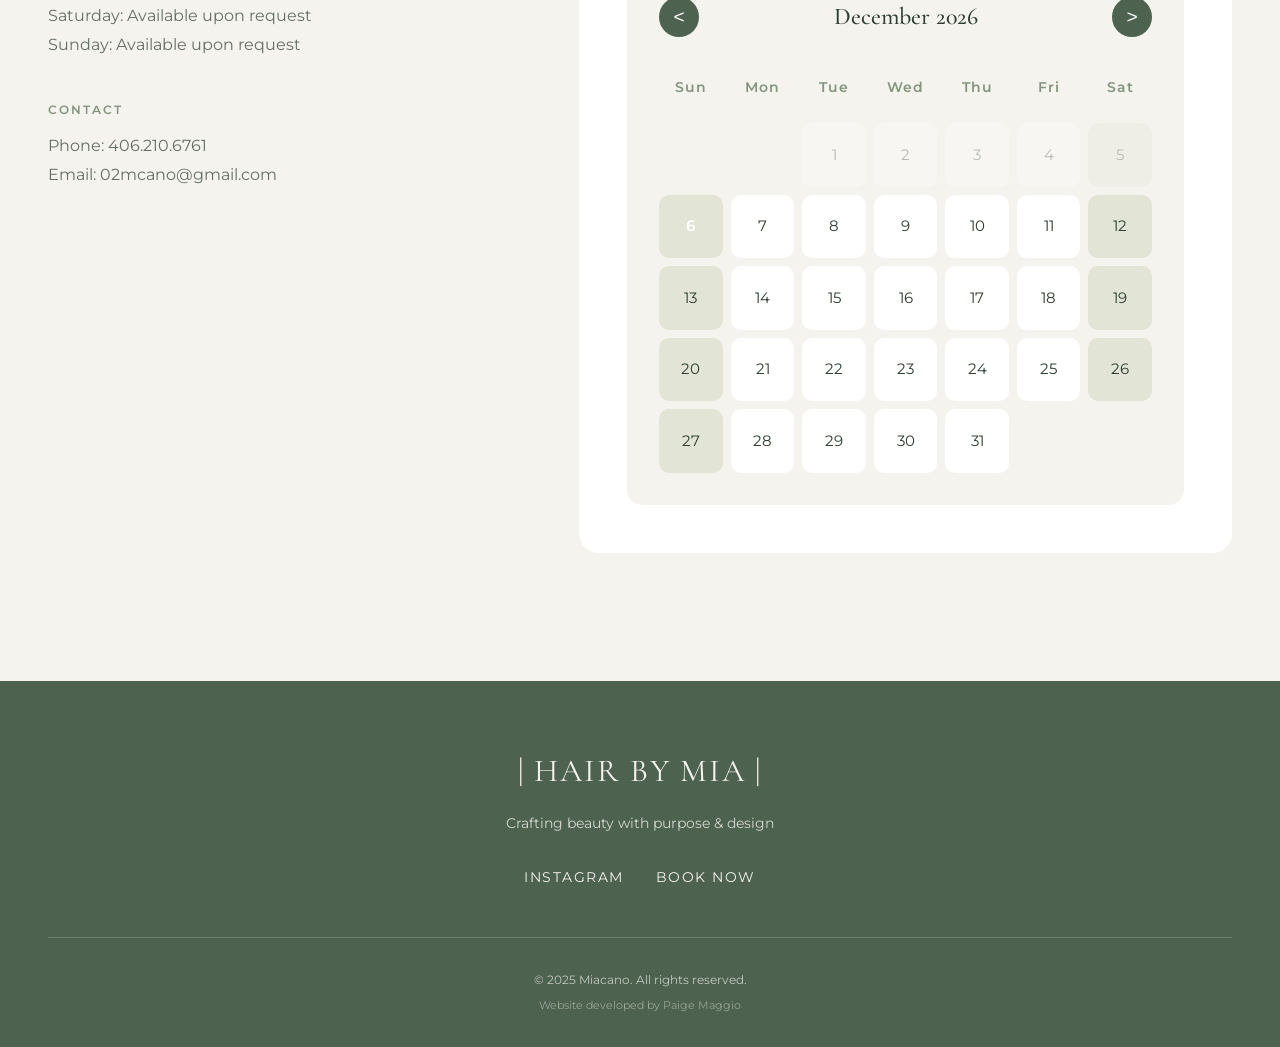
==== commit 5d37bc06: "footer rights" ====
--- a/index.html
+++ b/index.html
@@ -218,17 +218,24 @@
     </section>
 
     <!-- Footer -->
-    <footer class="footer">
-        <div class="footer-content">
-            <div class="footer-logo">| HAIR BY MIA |</div>
-            <p class="footer-text">Crafting beauty with purpose & design</p>
-            <div class="social-links">
-                <a href="https://www.instagram.com/hair_by_mia02" target="_blank" class="social-link">INSTAGRAM</a>
-                <a href="https://mia-cano-appointment-scheduling.square.site" target="_blank" class="social-link">BOOK NOW</a>
-            </div>
-            <p class="copyright">© 2025 MT HAIR CO LLC. All rights reserved.</p>
-        </div>
-    </footer>
+   <footer class="footer">
+    <div class="footer-content">
+        <div class="footer-logo">| HAIR BY MIA |</div>
+        <p class="footer-text">Crafting beauty with purpose & design</p>
+        <div class="social-links">
+            <a href="https://www.instagram.com/hair_by_mia02" target="_blank" class="social-link">INSTAGRAM</a>
+            <a href="https://mia-cano-appointment-scheduling.square.site" target="_blank" class="social-link">BOOK NOW</a>
+        </div>
+        <div class="footer-bottom">
+            <p class="copyright">© 2025 Miacano. All rights reserved.</p>
+            <p class="developer-credit">
+                Website developed by 
+                <a href="https://paigemaggio.dev" target="_blank" rel="noopener noreferrer">Paige Maggio</a>
+            </p>
+        </div>
+    </div>
+</footer>
+
 
     <!-- Testimonials Carousel JavaScript -->
     <script>
--- a/style.css
+++ b/style.css
@@ -837,7 +837,7 @@
     display: flex;
     justify-content: center;
     gap: 2rem;
-    margin-bottom: 2rem;
+    margin-bottom: 3rem;
 }
 
 .social-link {
@@ -845,20 +845,73 @@
     text-decoration: none;
     font-size: 0.85rem;
     letter-spacing: 1.5px;
-    transition: color 0.3s ease;
+    transition: all 0.3s ease;
 }
 
 .social-link:hover {
-    color: var(--sage-light-2);
-}
-
-.copyright {
-    font-size: 0.8rem;
-    opacity: 0.6;
+    opacity: 0.7;
+}
+
+/* Footer Bottom Section */
+.footer-bottom {
     margin-top: 2rem;
     padding-top: 2rem;
     border-top: 1px solid rgba(245, 243, 238, 0.2);
 }
+
+.copyright {
+    font-size: 0.75rem;
+    opacity: 0.7;
+    margin-bottom: 0.5rem;
+}
+
+.developer-credit {
+    font-size: 0.7rem;
+    opacity: 0.6;
+    font-weight: 300;
+}
+
+.developer-credit a {
+    color: var(--sage-neutral-1); /* Using existing sage color from palette */
+    text-decoration: none;
+    transition: all 0.3s ease;
+    font-weight: 400;
+}
+
+.developer-credit a:hover {
+    color: var(--sage-light-2); /* Lighter sage on hover */
+    text-decoration: underline;
+}
+
+/* Mobile Footer */
+@media (max-width: 768px) {
+    .footer {
+        padding: 3rem 1.5rem 1.5rem;
+    }
+    
+    .footer-logo {
+        font-size: 1.5rem;
+    }
+    
+    .footer-text {
+        font-size: 0.85rem;
+    }
+    
+    .social-links {
+        flex-direction: column;
+        gap: 1rem;
+        margin-bottom: 2rem;
+    }
+    
+    .copyright {
+        font-size: 0.7rem;
+    }
+    
+    .developer-credit {
+        font-size: 0.65rem;
+    }
+}
+
 
 /* ===== Responsive Design ===== */
 @media (max-width: 1024px) {
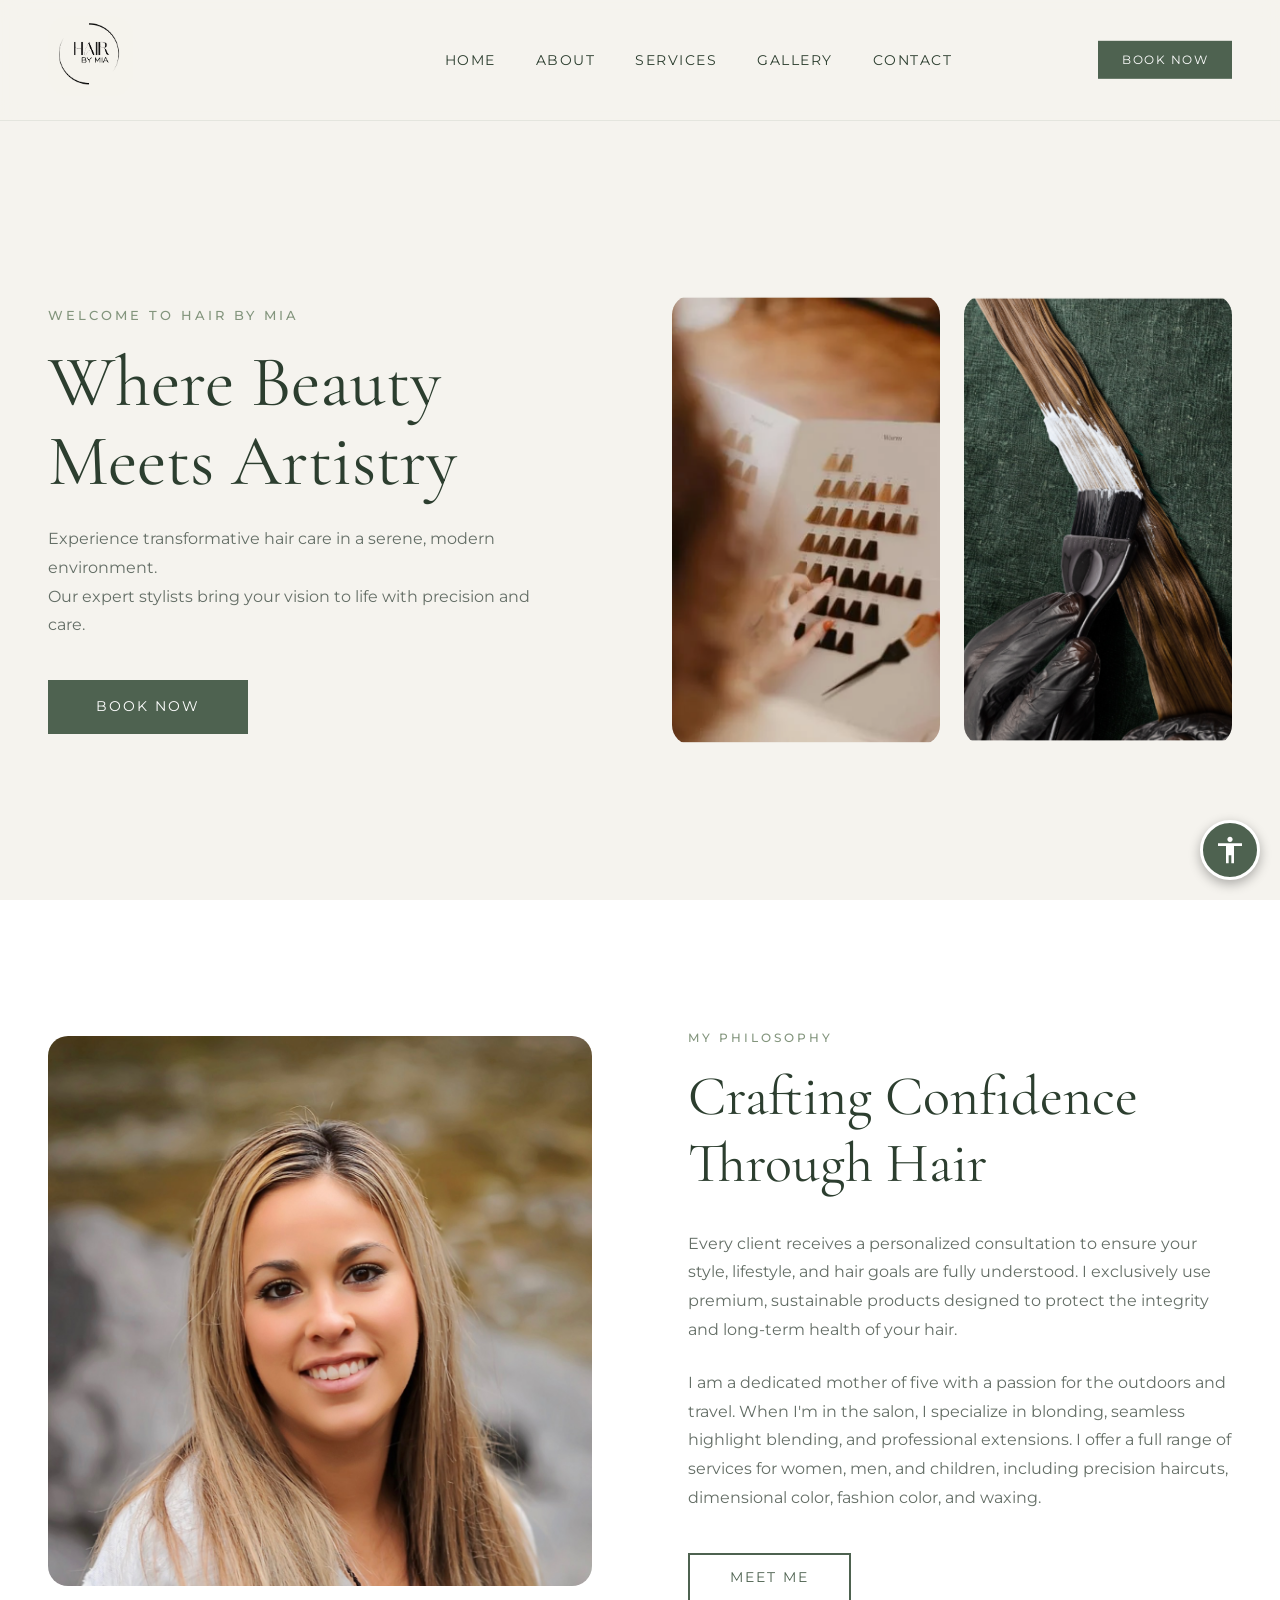
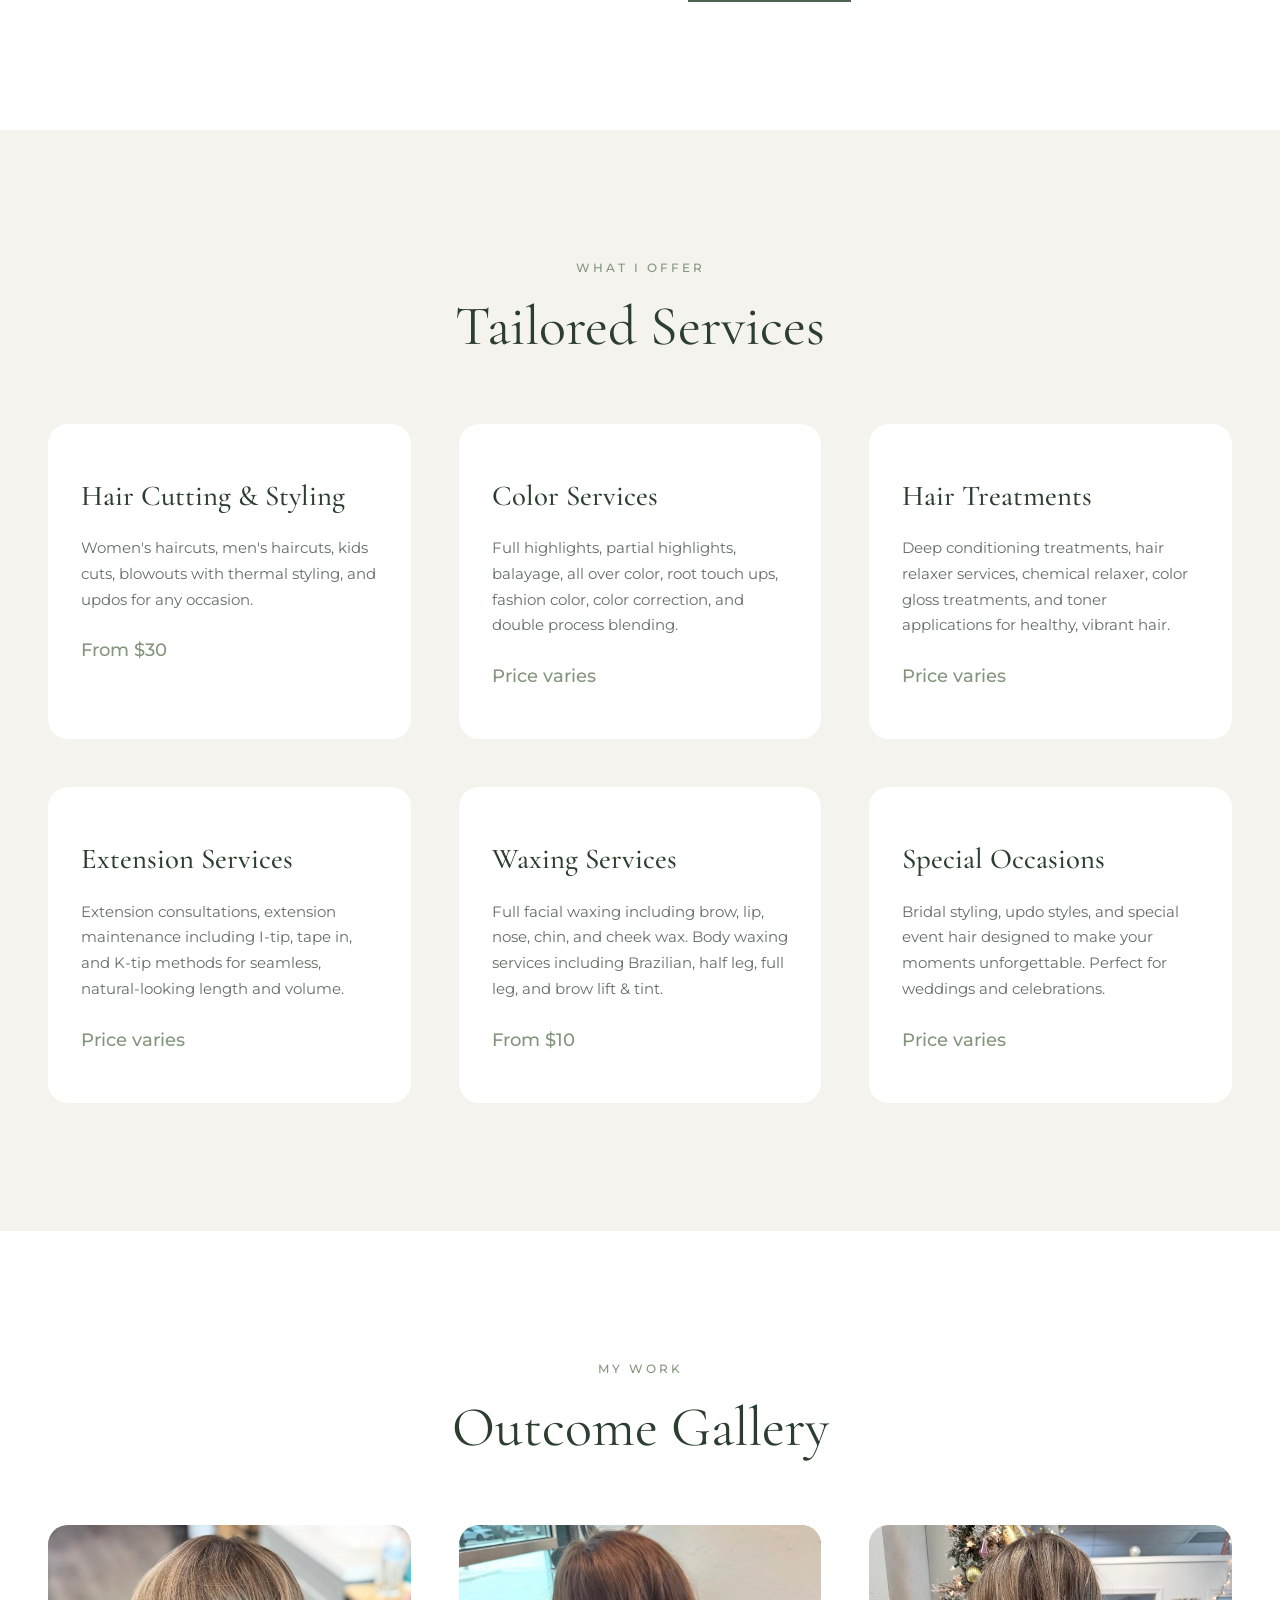
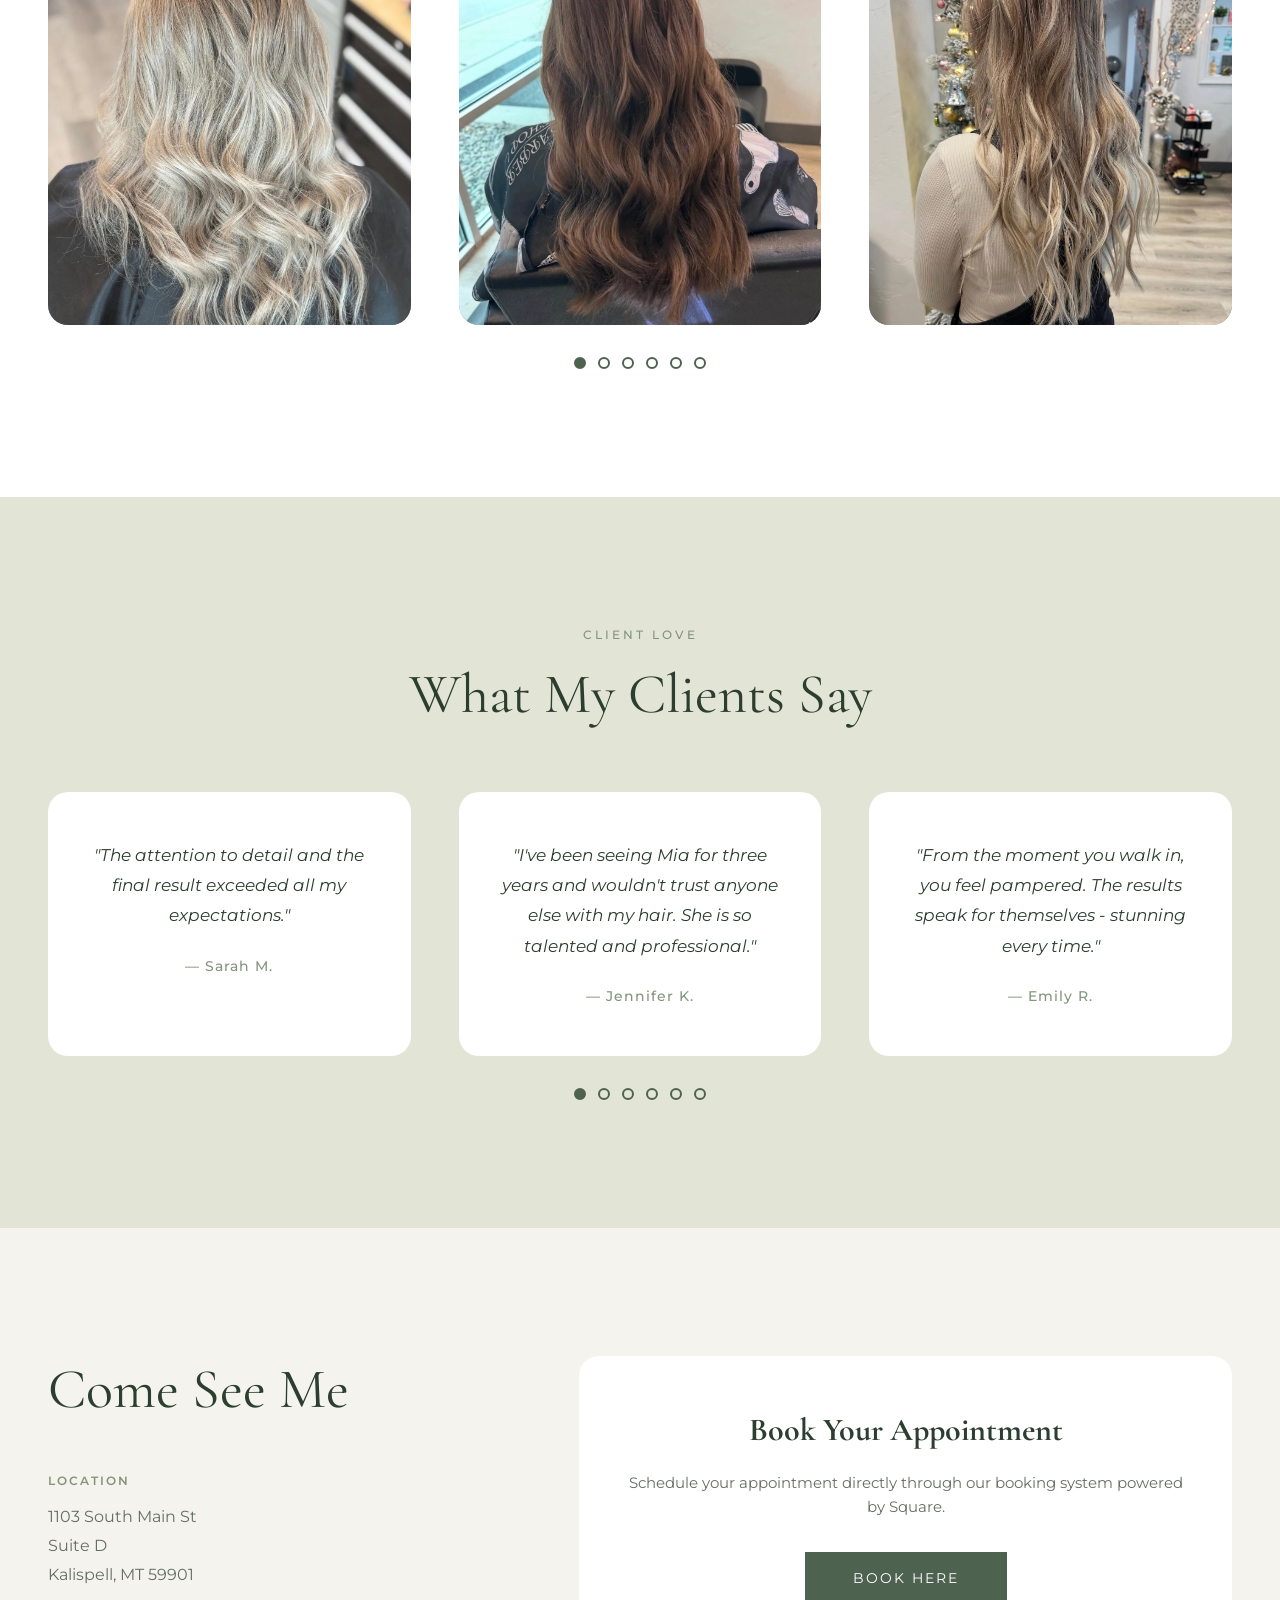
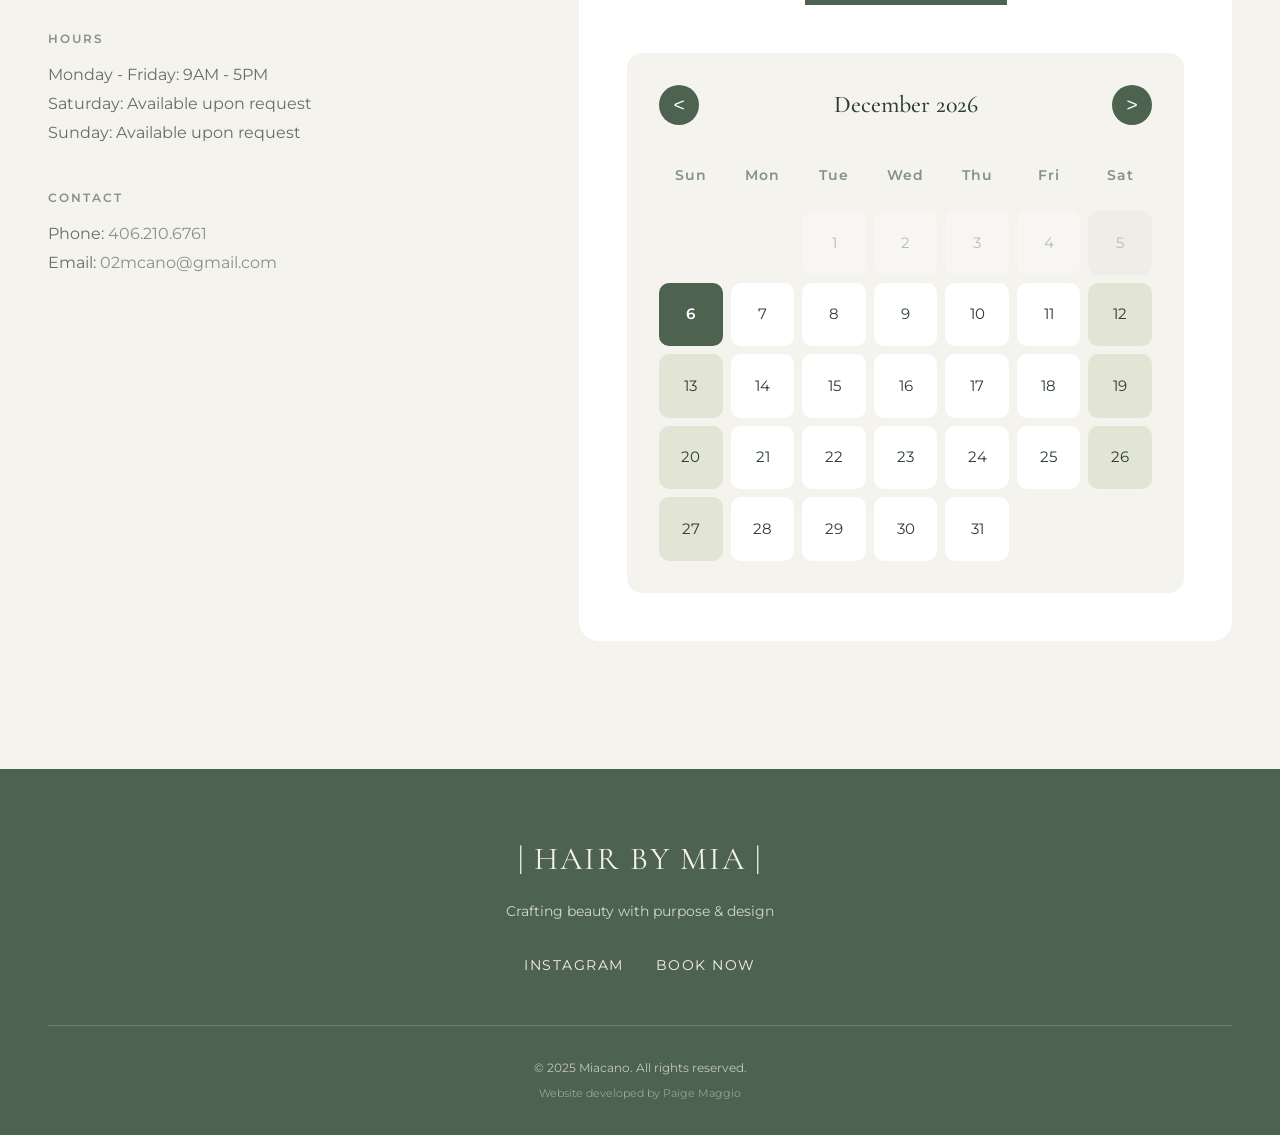
==== commit 3720f64b: "ada" ====
--- a/index.html
+++ b/index.html
@@ -3,400 +3,396 @@
 <head>
     <meta charset="UTF-8">
     <meta name="viewport" content="width=device-width, initial-scale=1.0">
-    <title>| Hair by Mia |</title>
+    <meta name="description" content="Hair by Mia - Professional hair styling, coloring, and extension services in Kalispell, MT. Book your appointment today.">
+    <title>Hair by Mia | Professional Hair Salon in Kalispell, MT</title>
     <link rel="stylesheet" href="style.css">
+    <link rel="stylesheet" href="accessibility-widget.css">
     <link rel="icon" type="image/png" href="./favicon.jpeg">
     <link rel="preconnect" href="https://fonts.googleapis.com">
     <link rel="preconnect" href="https://fonts.gstatic.com" crossorigin>
     <link href="https://fonts.googleapis.com/css2?family=Cormorant+Garamond:wght@300;400;500;600&family=Montserrat:wght@300;400;500&display=swap" rel="stylesheet">
 </head>
 <body>
-    <!-- Navigation -->
-    <nav class="navbar">
+    <!-- Accessibility Widget Button -->
+    <button id="accessibility-widget-btn" 
+            class="accessibility-widget-button" 
+            aria-label="Open accessibility options"
+            title="Accessibility Options">
+        <svg xmlns="http://www.w3.org/2000/svg" viewBox="0 0 24 24" fill="currentColor" aria-hidden="true">
+            <path d="M12 2C10.9 2 10 2.9 10 4C10 5.1 10.9 6 12 6C13.1 6 14 5.1 14 4C14 2.9 13.1 2 12 2ZM21 9H15V22H13V16H11V22H9V9H3V7H21V9Z"/>
+        </svg>
+    </button>
+
+    <!-- Accessibility Widget Panel -->
+    <div id="accessibility-widget-panel" 
+         class="accessibility-widget-panel" 
+         role="dialog" 
+         aria-labelledby="widget-title"
+         aria-modal="true"
+         hidden>
+        <div class="widget-header">
+            <h2 id="widget-title">Accessibility Options</h2>
+            <button class="widget-close" 
+                    aria-label="Close accessibility options"
+                    id="widget-close-btn">
+                <svg xmlns="http://www.w3.org/2000/svg" viewBox="0 0 24 24" fill="currentColor" aria-hidden="true">
+                    <path d="M19 6.41L17.59 5 12 10.59 6.41 5 5 6.41 10.59 12 5 17.59 6.41 19 12 13.41 17.59 19 19 17.59 13.41 12z"/>
+                </svg>
+            </button>
+        </div>
+
+        <div class="widget-content">
+            <h3 class="widget-section-title">Content</h3>
+            
+            <div class="widget-options-grid">
+                <button class="widget-option" data-feature="bigger-text" aria-pressed="false">
+                    <svg class="widget-icon" viewBox="0 0 24 24" fill="currentColor" aria-hidden="true">
+                        <path d="M9 4v3h5v12h3V7h5V4H9zm-6 8h3v7h3v-7h3V9H3v3z"/>
+                    </svg>
+                    <span>Bigger Text</span>
+                </button>
+
+                <button class="widget-option" data-feature="bigger-cursor" aria-pressed="false">
+                    <svg class="widget-icon" viewBox="0 0 24 24" fill="currentColor" aria-hidden="true">
+                        <path d="M7.8 2.6l9.7 16.9l-3.3 1.9l-2.7-4.7l-4.2 4.2l-1.4-1.4l4.2-4.2l-4.7-2.7z"/>
+                    </svg>
+                    <span>Bigger Cursor</span>
+                </button>
+
+                <button class="widget-option" data-feature="tooltips" aria-pressed="false">
+                    <svg class="widget-icon" viewBox="0 0 24 24" fill="currentColor" aria-hidden="true">
+                        <path d="M11 17h2v-6h-2v6zm1-15C6.48 2 2 6.48 2 12s4.48 10 10 10 10-4.48 10-10S17.52 2 12 2zm0 18c-4.41 0-8-3.59-8-8s3.59-8 8-8 8 3.59 8 8-3.59 8-8 8zM11 9h2V7h-2v2z"/>
+                    </svg>
+                    <span>Tooltips</span>
+                </button>
+
+                <button class="widget-option" data-feature="line-height" aria-pressed="false">
+                    <svg class="widget-icon" viewBox="0 0 24 24" fill="currentColor" aria-hidden="true">
+                        <path d="M10 19h4V5h-4v14zm-6-2h16v-2H4v2zm0-6h16V9H4v2z"/>
+                    </svg>
+                    <span>Line Height</span>
+                </button>
+
+                <button class="widget-option" data-feature="hide-images" aria-pressed="false">
+                    <svg class="widget-icon" viewBox="0 0 24 24" fill="currentColor" aria-hidden="true">
+                        <path d="M21 5v6.59l-3-3.01-4 4.01-4-4-4 4-3-3.01V5c0-1.1.9-2 2-2h14c1.1 0 2 .9 2 2zm-3 6.42l3 3.01V19c0 1.1-.9 2-2 2H5c-1.1 0-2-.9-2-2v-6.58l3 2.99 4-4 4 4 4-3.99z"/>
+                    </svg>
+                    <span>Hide Images</span>
+                </button>
+
+                <button class="widget-option" data-feature="readable-fonts" aria-pressed="false">
+                    <svg class="widget-icon" viewBox="0 0 24 24" fill="currentColor" aria-hidden="true">
+                        <path d="M9.93 13.5h4.14L12 7.98zM20 2H4c-1.1 0-2 .9-2 2v16c0 1.1.9 2 2 2h16c1.1 0 2-.9 2-2V4c0-1.1-.9-2-2-2zm-4.05 16.5l-1.14-3H9.17l-1.12 3H5.96l5.11-13h1.86l5.11 13h-2.09z"/>
+                    </svg>
+                    <span>Readable Fonts</span>
+                </button>
+
+                <button class="widget-option" data-feature="dyslexic-font" aria-pressed="false">
+                    <svg class="widget-icon" viewBox="0 0 24 24" fill="currentColor" aria-hidden="true">
+                        <path d="M5 4v3h5.5v12h3V7H19V4H5z"/>
+                    </svg>
+                    <span>Dyslexic Font</span>
+                </button>
+
+                <button class="widget-option" data-feature="high-contrast" aria-pressed="false">
+                    <svg class="widget-icon" viewBox="0 0 24 24" fill="currentColor" aria-hidden="true">
+                        <path d="M12 2C6.48 2 2 6.48 2 12s4.48 10 10 10 10-4.48 10-10S17.52 2 12 2zm0 18c-4.41 0-8-3.59-8-8s3.59-8 8-8 8 3.59 8 8-3.59 8-8 8zm0-14v12c3.31 0 6-2.69 6-6s-2.69-6-6-6z"/>
+                    </svg>
+                    <span>High Contrast</span>
+                </button>
+
+                <button class="widget-option" data-feature="stop-animations" aria-pressed="false">
+                    <svg class="widget-icon" viewBox="0 0 24 24" fill="currentColor" aria-hidden="true">
+                        <path d="M12 2C6.48 2 2 6.48 2 12s4.48 10 10 10 10-4.48 10-10S17.52 2 12 2zm0 18c-4.41 0-8-3.59-8-8s3.59-8 8-8 8 3.59 8 8-3.59 8-8 8zM8 16h8v-2H8z"/>
+                    </svg>
+                    <span>Stop Animations</span>
+                </button>
+            </div>
+
+            <button class="widget-reset" id="widget-reset-btn">
+                <svg viewBox="0 0 24 24" fill="currentColor" aria-hidden="true">
+                    <path d="M17.65 6.35C16.2 4.9 14.21 4 12 4c-4.42 0-7.99 3.58-7.99 8s3.57 8 7.99 8c3.73 0 6.84-2.55 7.73-6h-2.08c-.82 2.33-3.04 4-5.65 4-3.31 0-6-2.69-6-6s2.69-6 6-6c1.66 0 3.14.69 4.22 1.78L13 11h7V4l-2.35 2.35z"/>
+                </svg>
+                Reset Settings
+            </button>
+
+            <div class="widget-footer">
+                <a href="#" class="widget-statement-link">Accessibility Statement</a>
+            </div>
+        </div>
+    </div>
+
+    <a href="#main-content" class="skip-link">Skip to main content</a>
+
+    <nav class="navbar" role="navigation" aria-label="Main navigation">
         <div class="nav-container">
-            <img src="./assets/miahiar.jpeg" alt="Hair By Mia Logo" class="logo-image">
+            <a href="#home" aria-label="Hair by Mia home">
+                <img src="./assets/miahiar.jpeg" alt="Hair By Mia Logo" class="logo-image">
+            </a>
             <div class="nav-content">
-                <ul class="nav-menu" id="nav-menu">
-                    <li><a href="#home">HOME</a></li>
-                    <li><a href="#about">ABOUT</a></li>
-                    <li><a href="#services">SERVICES</a></li>
-                    <li><a href="#gallery">GALLERY</a></li>
-                    <li><a href="#contact">CONTACT</a></li>
+                <ul class="nav-menu" role="menubar">
+                    <li role="none"><a href="#home" role="menuitem">HOME</a></li>
+                    <li role="none"><a href="#about" role="menuitem">ABOUT</a></li>
+                    <li role="none"><a href="#services" role="menuitem">SERVICES</a></li>
+                    <li role="none"><a href="#gallery" role="menuitem">GALLERY</a></li>
+                    <li role="none"><a href="#contact" role="menuitem">CONTACT</a></li>
                 </ul>
             </div>
-            <a href="https://mia-cano-appointment-scheduling.square.site" target="_blank" class="book-btn">BOOK NOW</a>
+            <a href="https://mia-cano-appointment-scheduling.square.site" target="_blank" rel="noopener noreferrer" class="book-btn" aria-label="Book appointment on Square">BOOK NOW</a>
         </div>
     </nav>
 
-    <!-- Hero Section -->
-    <section class="hero" id="home">
-        <div class="hero-content">
-            <p class="hero-subtitle">WELCOME TO HAIR BY MIA</p>
-            <h1 class="hero-title">Where Beauty<br>Meets Artistry</h1>
-            <p class="hero-description">
-                Experience transformative hair care in a serene, modern environment.<br>
-                Our expert stylists bring your vision to life with precision and care.
-            </p>
-            <a href="https://mia-cano-appointment-scheduling.square.site" target="_blank" class="cta-button">BOOK NOW</a>
+    <main id="main-content">
+        <section class="hero" id="home" aria-labelledby="hero-title">
+            <div class="hero-content">
+                <p class="hero-subtitle">WELCOME TO HAIR BY MIA</p>
+                <h1 class="hero-title" id="hero-title">Where Beauty<br>Meets Artistry</h1>
+                <p class="hero-description">
+                    Experience transformative hair care in a serene, modern environment.<br>
+                    Our expert stylists bring your vision to life with precision and care.
+                </p>
+                <a href="https://mia-cano-appointment-scheduling.square.site" target="_blank" rel="noopener noreferrer" class="cta-button" aria-label="Book your appointment now">BOOK NOW</a>
+            </div>
+            <div class="hero-image" role="img" aria-label="Hair styling showcase images">
+                <img src="./assets/pic1.jpeg" alt="Professional hair styling example showing elegant cut and color">
+                <img src="./assets/brush.jpeg" alt="Professional hair styling tools and equipment">
+            </div>
+        </section>
+
+        <section class="about-section" id="about" aria-labelledby="about-title">
+            <div class="about-container">
+                <div class="about-image">
+                    <img src="./assets/Mia.jpeg" alt="Mia, professional hair stylist and salon owner">
+                </div>
+                <div class="about-content">
+                    <p class="section-label">MY PHILOSOPHY</p>
+                    <h2 class="section-title" id="about-title">Crafting Confidence<br>Through Hair</h2>
+                    <p class="about-text">
+                        Every client receives a personalized consultation to ensure your style, lifestyle, and hair goals are fully understood. I exclusively use premium, sustainable products designed to protect the integrity and long-term health of your hair.
+                    </p>
+                    <p class="about-text">
+                        I am a dedicated mother of five with a passion for the outdoors and travel. When I'm in the salon, I specialize in blonding, seamless highlight blending, and professional extensions. I offer a full range of services for women, men, and children, including precision haircuts, dimensional color, fashion color, and waxing.
+                    </p>
+                    <button class="secondary-btn" aria-label="Learn more about Mia">MEET ME</button>
+                </div>
+            </div>
+        </section>
+
+        <section class="services-section" id="services" aria-labelledby="services-title">
+            <div class="services-header">
+                <p class="section-label">WHAT I OFFER</p>
+                <h2 class="section-title" id="services-title">Tailored Services</h2>
+            </div>
+            <div class="services-grid">
+                <article class="service-card">
+                    <a href="https://mia-cano-appointment-scheduling.square.site" target="_blank" rel="noopener noreferrer" aria-label="Book hair cutting and styling services, starting from $30">
+                        <h3>Hair Cutting & Styling</h3>
+                        <p>Women's haircuts, men's haircuts, kids cuts, blowouts with thermal styling, and updos for any occasion.</p>
+                        <span class="service-price">From $30</span>
+                    </a>
+                </article>
+                <article class="service-card">
+                    <a href="https://mia-cano-appointment-scheduling.square.site" target="_blank" rel="noopener noreferrer" aria-label="Book color services, pricing varies">
+                        <h3>Color Services</h3>
+                        <p>Full highlights, partial highlights, balayage, all over color, root touch ups, fashion color, color correction, and double process blending.</p>
+                        <span class="service-price">Price varies</span>
+                    </a>
+                </article>
+                <article class="service-card">
+                    <a href="https://mia-cano-appointment-scheduling.square.site" target="_blank" rel="noopener noreferrer" aria-label="Book hair treatment services, pricing varies">
+                        <h3>Hair Treatments</h3>
+                        <p>Deep conditioning treatments, hair relaxer services, chemical relaxer, color gloss treatments, and toner applications for healthy, vibrant hair.</p>
+                        <span class="service-price">Price varies</span>
+                    </a>
+                </article>
+                <article class="service-card">
+                    <a href="https://mia-cano-appointment-scheduling.square.site" target="_blank" rel="noopener noreferrer" aria-label="Book extension services, pricing varies">
+                        <h3>Extension Services</h3>
+                        <p>Extension consultations, extension maintenance including I-tip, tape in, and K-tip methods for seamless, natural-looking length and volume.</p>
+                        <span class="service-price">Price varies</span>
+                    </a>
+                </article>
+                <article class="service-card">
+                    <a href="https://mia-cano-appointment-scheduling.square.site" target="_blank" rel="noopener noreferrer" aria-label="Book waxing services, starting from $10">
+                        <h3>Waxing Services</h3>
+                        <p>Full facial waxing including brow, lip, nose, chin, and cheek wax. Body waxing services including Brazilian, half leg, full leg, and brow lift & tint.</p>
+                        <span class="service-price">From $10</span>
+                    </a>
+                </article>
+                <article class="service-card">
+                    <a href="https://mia-cano-appointment-scheduling.square.site" target="_blank" rel="noopener noreferrer" aria-label="Book special occasion styling, pricing varies">
+                        <h3>Special Occasions</h3>
+                        <p>Bridal styling, updo styles, and special event hair designed to make your moments unforgettable. Perfect for weddings and celebrations.</p>
+                        <span class="service-price">Price varies</span>
+                    </a>
+                </article>
+            </div>
+        </section>
+
+        <section class="gallery-section" id="gallery" aria-labelledby="gallery-title">
+            <div class="gallery-header">
+                <p class="section-label">MY WORK</p>
+                <h2 class="section-title" id="gallery-title">Outcome Gallery</h2>
+            </div>
+            <div class="gallery-container" role="region" aria-label="Image gallery carousel" aria-live="polite">
+                <div class="gallery-track" id="gallery-track">
+                    <div class="gallery-item">
+                        <img src="./assets/1.jpeg" alt="Before and after hair styling transformation">
+                    </div>
+                    <div class="gallery-item">
+                        <img src="./assets/2.jpeg" alt="Professional hair color work example">
+                    </div>
+                    <div class="gallery-item">
+                        <img src="./assets/3.jpeg" alt="Hair treatment results showing healthy shine">
+                    </div>
+                    <div class="gallery-item">
+                        <img src="./assets/4.jpeg" alt="Extension work showing natural blend and volume">
+                    </div>
+                    <div class="gallery-item">
+                        <img src="./assets/5.jpeg" alt="Special occasion updo styling">
+                    </div>
+                    <div class="gallery-item">
+                        <img src="./assets/6.jpeg" alt="Complete hair transformation example">
+                    </div>
+                </div>
+                <div class="gallery-indicators" role="tablist" aria-label="Gallery slide indicators">
+                    <button role="tab" aria-label="Go to slide 1" aria-selected="true" data-slide="0"></button>
+                    <button role="tab" aria-label="Go to slide 2" aria-selected="false" data-slide="1"></button>
+                    <button role="tab" aria-label="Go to slide 3" aria-selected="false" data-slide="2"></button>
+                    <button role="tab" aria-label="Go to slide 4" aria-selected="false" data-slide="3"></button>
+                    <button role="tab" aria-label="Go to slide 5" aria-selected="false" data-slide="4"></button>
+                    <button role="tab" aria-label="Go to slide 6" aria-selected="false" data-slide="5"></button>
+                </div>
+            </div>
+        </section>
+
+        <section class="testimonials-section" aria-labelledby="testimonials-title">
+            <div class="testimonials-container">
+                <p class="section-label">CLIENT LOVE</p>
+                <h2 class="section-title" id="testimonials-title">What My Clients Say</h2>
+                <div class="testimonials-carousel" role="region" aria-label="Client testimonials carousel" aria-live="polite">
+                    <div class="testimonials-track" id="testimonials-track">
+                        <article class="testimonial-card">
+                            <blockquote>
+                                <p class="testimonial-text">"The attention to detail and the final result exceeded all my expectations."</p>
+                                <footer class="testimonial-author">— Sarah M.</footer>
+                            </blockquote>
+                        </article>
+                        <article class="testimonial-card">
+                            <blockquote>
+                                <p class="testimonial-text">"I've been seeing Mia for three years and wouldn't trust anyone else with my hair. She is so talented and professional."</p>
+                                <footer class="testimonial-author">— Jennifer K.</footer>
+                            </blockquote>
+                        </article>
+                        <article class="testimonial-card">
+                            <blockquote>
+                                <p class="testimonial-text">"From the moment you walk in, you feel pampered. The results speak for themselves - stunning every time."</p>
+                                <footer class="testimonial-author">— Emily R.</footer>
+                            </blockquote>
+                        </article>
+                        <article class="testimonial-card">
+                            <blockquote>
+                                <p class="testimonial-text">"Absolutely transformed my hair! The color and cut are exactly what I wanted. Mia is a true artist."</p>
+                                <footer class="testimonial-author">— Rachel T.</footer>
+                            </blockquote>
+                        </article>
+                        <article class="testimonial-card">
+                            <blockquote>
+                                <p class="testimonial-text">"Best salon experience in Kalispell! Professional, friendly, and my hair has never looked better."</p>
+                                <footer class="testimonial-author">— Amanda L.</footer>
+                            </blockquote>
+                        </article>
+                        <article class="testimonial-card">
+                            <blockquote>
+                                <p class="testimonial-text">"I get compliments on my hair every single day. Worth every penny and more. Highly recommend!"</p>
+                                <footer class="testimonial-author">— Jessica P.</footer>
+                            </blockquote>
+                        </article>
+                    </div>
+                    <div class="testimonials-indicators" role="tablist" aria-label="Testimonial slide indicators">
+                        <button role="tab" aria-label="Go to testimonial 1" aria-selected="true" data-slide="0"></button>
+                        <button role="tab" aria-label="Go to testimonial 2" aria-selected="false" data-slide="1"></button>
+                        <button role="tab" aria-label="Go to testimonial 3" aria-selected="false" data-slide="2"></button>
+                        <button role="tab" aria-label="Go to testimonial 4" aria-selected="false" data-slide="3"></button>
+                        <button role="tab" aria-label="Go to testimonial 5" aria-selected="false" data-slide="4"></button>
+                        <button role="tab" aria-label="Go to testimonial 6" aria-selected="false" data-slide="5"></button>
+                    </div>
+                </div>
+            </div>
+        </section>
+
+        <section class="contact-section" id="contact" aria-labelledby="contact-title">
+            <div class="contact-container">
+                <div class="contact-info">
+                    <h2 class="section-title" id="contact-title">Come See Me</h2>
+                    <div class="info-block">
+                        <h3>LOCATION</h3>
+                        <address>
+                            1103 South Main St<br>
+                            Suite D<br>
+                            Kalispell, MT 59901
+                        </address>
+                    </div>
+                    <div class="info-block">
+                        <h3>HOURS</h3>
+                        <p>Monday - Friday: 9AM - 5PM<br>Saturday: Available upon request<br>Sunday: Available upon request</p>
+                    </div>
+                    <div class="info-block">
+                        <h3>CONTACT</h3>
+                        <p>Phone: <a href="tel:4062106761" aria-label="Call 406-210-6761">406.210.6761</a><br>Email: <a href="mailto:02mcano@gmail.com">02mcano@gmail.com</a></p>
+                    </div>
+                </div>
+                <div class="contact-form">
+                    <h3>Book Your Appointment</h3>
+                    <p class="booking-description">Schedule your appointment directly through our booking system powered by Square.</p>
+                    
+                    <a href="https://mia-cano-appointment-scheduling.square.site" target="_blank" rel="noopener noreferrer" class="cta-button" aria-label="Book appointment on Square booking system">BOOK HERE</a>
+                    
+                    <div class="calendar-container" role="application" aria-label="Availability calendar">
+                        <div class="calendar-header">
+                            <button class="calendar-nav" id="prevMonth" aria-label="Previous month" type="button">
+                                <span aria-hidden="true">&lt;</span>
+                            </button>
+                            <h4 class="calendar-title" id="monthYear" aria-live="polite"></h4>
+                            <button class="calendar-nav" id="nextMonth" aria-label="Next month" type="button">
+                                <span aria-hidden="true">&gt;</span>
+                            </button>
+                        </div>
+                        <div class="calendar-weekdays" role="row">
+                            <div class="weekday" role="columnheader" aria-label="Sunday">Sun</div>
+                            <div class="weekday" role="columnheader" aria-label="Monday">Mon</div>
+                            <div class="weekday" role="columnheader" aria-label="Tuesday">Tue</div>
+                            <div class="weekday" role="columnheader" aria-label="Wednesday">Wed</div>
+                            <div class="weekday" role="columnheader" aria-label="Thursday">Thu</div>
+                            <div class="weekday" role="columnheader" aria-label="Friday">Fri</div>
+                            <div class="weekday" role="columnheader" aria-label="Saturday">Sat</div>
+                        </div>
+                        <div class="calendar-days" id="calendarDays" role="grid" aria-labelledby="monthYear"></div>
+                    </div>
+                </div>
+            </div>
+        </section>
+    </main>
+
+    <footer class="footer" role="contentinfo">
+        <div class="footer-content">
+            <div class="footer-logo" aria-label="Hair by Mia">| HAIR BY MIA |</div>
+            <p class="footer-text">Crafting beauty with purpose & design</p>
+            <nav class="social-links" aria-label="Social media links">
+                <a href="https://www.instagram.com/hair_by_mia02" target="_blank" rel="noopener noreferrer" class="social-link" aria-label="Visit our Instagram page">INSTAGRAM</a>
+                <a href="https://mia-cano-appointment-scheduling.square.site" target="_blank" rel="noopener noreferrer" class="social-link" aria-label="Book appointment">BOOK NOW</a>
+            </nav>
+            <div class="footer-bottom">
+                <p class="copyright">© 2025 Miacano. All rights reserved.</p>
+                <p class="developer-credit">
+                    Website developed by 
+                    <a href="https://paigemaggio.dev" target="_blank" rel="noopener noreferrer">Paige Maggio</a>
+                </p>
+            </div>
         </div>
-        <div class="hero-image">
-            <img src="./assets/pic1.jpeg" alt="Hair By Mia Hero">
-            <img src="./assets/brush.jpeg" alt="Hair By Mia Hero">
-        </div>
-    </section>
-
-    <!-- About Section -->
-    <section class="about-section" id="about">
-        <div class="about-container">
-            <div class="about-image">
-                <img src="./assets/Mia.jpeg" alt="About Hair By Mia">
-            </div>
-            <div class="about-content">
-                <p class="section-label">MY PHILOSOPHY</p>
-                <h2 class="section-title">Crafting Confidence<br>Through Hair</h2>
-                <p class="about-text">
-                    Every client receives a personalized consultation to ensure your style, lifestyle, and hair goals are fully understood. I exclusively use premium, sustainable products designed to protect the integrity and long-term health of your hair.
-                </p>
-                <p class="about-text">
-                    I am a dedicated mother of five with a passion for the outdoors and travel. When I'm in the salon, I specialize in blonding, seamless highlight blending, and professional extensions. I offer a full range of services for women, men, and children, including precision haircuts, dimensional color, fashion color, and waxing.
-                </p>
-                <button class="secondary-btn">MEET ME</button>
-            </div>
-        </div>
-    </section>
-
-    <!-- Services Section -->
-    <section class="services-section" id="services">
-        <div class="services-header">
-            <p class="section-label">WHAT I OFFER</p>
-            <h2 class="section-title">Tailored Services</h2>
-        </div>
-        <div class="services-grid">
-            <a href="https://mia-cano-appointment-scheduling.square.site" target="_blank" class="service-card">
-                <h3>Hair Cutting & Styling</h3>
-                <p>Women's haircuts, men's haircuts, kids cuts, blowouts with thermal styling, and updos for any occasion.</p>
-                <span class="service-price">From $30</span>
-            </a>
-            <a href="https://mia-cano-appointment-scheduling.square.site" target="_blank" class="service-card">
-                <h3>Color Services</h3>
-                <p>Full highlights, partial highlights, balayage, all over color, root touch ups, fashion color, color correction, and double process blending.</p>
-                <span class="service-price">Price varies</span>
-            </a>
-            <a href="https://mia-cano-appointment-scheduling.square.site" target="_blank" class="service-card">
-                <h3>Hair Treatments</h3>
-                <p>Deep conditioning treatments, hair relaxer services, chemical relaxer, color gloss treatments, and toner applications for healthy, vibrant hair.</p>
-                <span class="service-price">Price varies</span>
-            </a>
-            <a href="https://mia-cano-appointment-scheduling.square.site" target="_blank" class="service-card">
-                <h3>Extension Services</h3>
-                <p>Extension consultations, extension maintenance including I-tip, tape in, and K-tip methods for seamless, natural-looking length and volume.</p>
-                <span class="service-price">Price varies</span>
-            </a>
-            <a href="https://mia-cano-appointment-scheduling.square.site" target="_blank" class="service-card">
-                <h3>Waxing Services</h3>
-                <p>Full facial waxing including brow, lip, nose, chin, and cheek wax. Body waxing services including Brazilian, half leg, full leg, and brow lift & tint.</p>
-                <span class="service-price">From $10</span>
-            </a>
-            <a href="https://mia-cano-appointment-scheduling.square.site" target="_blank" class="service-card">
-                <h3>Special Occasions</h3>
-                <p>Bridal styling, updo styles, and special event hair designed to make your moments unforgettable. Perfect for weddings and celebrations.</p>
-                <span class="service-price">Price varies</span>
-            </a>
-        </div>
-    </section>
-
-    <!-- Gallery Preview -->
-    <section class="gallery-section" id="gallery">
-        <div class="gallery-header">
-            <p class="section-label">MY WORK</p>
-            <h2 class="section-title">Outcome Gallery</h2>
-        </div>
-        <div class="gallery-container">
-            <div class="gallery-track" id="gallery-track">
-                <div class="gallery-item">
-                    <img src="./assets/1.jpeg" alt="Hair styling work">
-                </div>
-                <div class="gallery-item">
-                    <img src="./assets/2.jpeg" alt="Hair color work">
-                </div>
-                <div class="gallery-item">
-                    <img src="./assets/3.jpeg" alt="Hair treatment work">
-                </div>
-                <div class="gallery-item">
-                    <img src="./assets/4.jpeg" alt="Extension work">
-                </div>
-                <div class="gallery-item">
-                    <img src="./assets/5.jpeg" alt="Special occasion styling">
-                </div>
-                <div class="gallery-item">
-                    <img src="./assets/6.jpeg" alt="Hair transformation">
-                </div>
-            </div>
-        </div>
-    </section>
-
-    <!-- Testimonials -->
-    <section class="testimonials-section">
-        <div class="testimonials-container">
-            <p class="section-label">CLIENT LOVE</p>
-            <h2 class="section-title">What My Clients Say</h2>
-            <div class="testimonials-carousel">
-                <div class="testimonials-track" id="testimonials-track">
-                    <div class="testimonial-card">
-                        <p class="testimonial-text">"The attention to detail and the final result exceeded all my expectations."</p>
-                        <p class="testimonial-author">— Sarah M.</p>
-                    </div>
-                    <div class="testimonial-card">
-                        <p class="testimonial-text">"I've been seeing Mia for three years and wouldn't trust anyone else with my hair. She is so talented and professional."</p>
-                        <p class="testimonial-author">— Jennifer K.</p>
-                    </div>
-                    <div class="testimonial-card">
-                        <p class="testimonial-text">"From the moment you walk in, you feel pampered. The results speak for themselves - stunning every time."</p>
-                        <p class="testimonial-author">— Emily R.</p>
-                    </div>
-                    <div class="testimonial-card">
-                        <p class="testimonial-text">"Absolutely transformed my hair! The color and cut are exactly what I wanted. Mia is a true artist."</p>
-                        <p class="testimonial-author">— Rachel T.</p>
-                    </div>
-                    <div class="testimonial-card">
-                        <p class="testimonial-text">"Best salon experience in Kalispell! Professional, friendly, and my hair has never looked better."</p>
-                        <p class="testimonial-author">— Amanda L.</p>
-                    </div>
-                    <div class="testimonial-card">
-                        <p class="testimonial-text">"I get compliments on my hair every single day. Worth every penny and more. Highly recommend!"</p>
-                        <p class="testimonial-author">— Jessica P.</p>
-                    </div>
-                </div>
-            </div>
-        </div>
-    </section>
-
-    <!-- Contact Section -->
-    <section class="contact-section" id="contact">
-        <div class="contact-container">
-            <div class="contact-info">
-                <h2 class="section-title">Come See Me</h2>
-                <div class="info-block">
-                    <h4>LOCATION</h4>
-                    <p>1103 South Main St<br>Suite D<br>Kalispell, MT 59901</p>
-                </div>
-                <div class="info-block">
-                    <h4>HOURS</h4>
-                    <p>Monday - Friday: 9AM - 5PM<br>Saturday: Available upon request<br>Sunday: Available upon request</p>
-                </div>
-                <div class="info-block">
-                    <h4>CONTACT</h4>
-                    <p>Phone: 406.210.6761<br>Email: 02mcano@gmail.com</p>
-                </div>
-            </div>
-            <div class="contact-form">
-                <h3>Book Your Appointment</h3>
-                <p class="booking-description">Schedule your appointment directly through our booking system powered by Square.</p>
-                
-                <a href="https://mia-cano-appointment-scheduling.square.site" target="_blank" class="cta-button">BOOK HERE</a>
-                
-                <!-- Dynamic Calendar -->
-                <div class="calendar-container">
-                    <div class="calendar-header">
-                        <button class="calendar-nav" id="prevMonth">&lt;</button>
-                        <h4 class="calendar-title" id="monthYear"></h4>
-                        <button class="calendar-nav" id="nextMonth">&gt;</button>
-                    </div>
-                    <div class="calendar-weekdays">
-                        <div class="weekday">Sun</div>
-                        <div class="weekday">Mon</div>
-                        <div class="weekday">Tue</div>
-                        <div class="weekday">Wed</div>
-                        <div class="weekday">Thu</div>
-                        <div class="weekday">Fri</div>
-                        <div class="weekday">Sat</div>
-                    </div>
-                    <div class="calendar-days" id="calendarDays"></div>
-                </div>
-            </div>
-        </div>
-    </section>
-
-    <!-- Footer -->
-   <footer class="footer">
-    <div class="footer-content">
-        <div class="footer-logo">| HAIR BY MIA |</div>
-        <p class="footer-text">Crafting beauty with purpose & design</p>
-        <div class="social-links">
-            <a href="https://www.instagram.com/hair_by_mia02" target="_blank" class="social-link">INSTAGRAM</a>
-            <a href="https://mia-cano-appointment-scheduling.square.site" target="_blank" class="social-link">BOOK NOW</a>
-        </div>
-        <div class="footer-bottom">
-            <p class="copyright">© 2025 Miacano. All rights reserved.</p>
-            <p class="developer-credit">
-                Website developed by 
-                <a href="https://paigemaggio.dev" target="_blank" rel="noopener noreferrer">Paige Maggio</a>
-            </p>
-        </div>
-    </div>
-</footer>
-
-
-    <!-- Testimonials Carousel JavaScript -->
-    <script>
-        
-        function isMobile() {
-            return window.innerWidth <= 768;
-        }
-        
-        // Testimonials Carousel
-        const testimonialsTrack = document.getElementById('testimonials-track');
-        const testimonialCards = document.querySelectorAll('.testimonial-card');
-        let currentTestimonialIndex = 0;
-        const testimonialInterval = 4000; 
-        const totalTestimonialCards = testimonialCards.length;
-        const visibleCards = 3;
-        
-        function slideTestimonials() {
-            if (isMobile()) {
-                
-                currentTestimonialIndex++;
-                if (currentTestimonialIndex >= totalTestimonialCards) {
-                    currentTestimonialIndex = 0;
-                }
-                const cardWidth = testimonialCards[0].offsetWidth;
-                const translateX = -(currentTestimonialIndex * cardWidth);
-                testimonialsTrack.style.transform = `translateX(${translateX}px)`;
-            } else {
-               
-                currentTestimonialIndex++;
-                if (currentTestimonialIndex > totalTestimonialCards - visibleCards) {
-                    currentTestimonialIndex = 0;
-                }
-                const cardWidth = testimonialCards[0].offsetWidth;
-                const gap = 48;
-                const translateX = -(currentTestimonialIndex * (cardWidth + gap));
-                testimonialsTrack.style.transform = `translateX(${translateX}px)`;
-            }
-        }
-        
-        // Auto-slide testimonials every 4 seconds
-        setInterval(slideTestimonials, testimonialInterval);
-    </script>
-
-   <!-- Gallery Carousel JavaScript (Same as Testimonials) -->
-    <script>
-        const galleryTrack = document.getElementById('gallery-track');
-        const galleryItems = document.querySelectorAll('.gallery-item');
-        let currentGalleryIndex = 0;
-        const galleryInterval = 4000; 
-        const totalGalleryItems = galleryItems.length;
-        const visibleGalleryItems = 3;
-        
-        function slideGallery() {
-            if (isMobile()) {
-                currentGalleryIndex++;
-                if (currentGalleryIndex >= totalGalleryItems) {
-                    currentGalleryIndex = 0;
-                }
-                const itemWidth = galleryItems[0].offsetWidth;
-                const translateX = -(currentGalleryIndex * itemWidth);
-                galleryTrack.style.transform = `translateX(${translateX}px)`;
-            } else {
-                currentGalleryIndex++;
-                if (currentGalleryIndex > totalGalleryItems - visibleGalleryItems) {
-                    currentGalleryIndex = 0;
-                }
-                const itemWidth = galleryItems[0].offsetWidth;
-                const gap = 48; // 3rem = 48px
-                const translateX = -(currentGalleryIndex * (itemWidth + gap));
-                galleryTrack.style.transform = `translateX(${translateX}px)`;
-            }
-        }
-        
-        // Auto-slide gallery every 4 seconds
-        setInterval(slideGallery, galleryInterval);
-    </script>
-
-    <!-- Calendar JavaScript -->
-    <script>
-        let currentDate = new Date();
-        
-        function renderCalendar() {
-            const monthYear = document.getElementById('monthYear');
-            const calendarDays = document.getElementById('calendarDays');
-            
-            const year = currentDate.getFullYear();
-            const month = currentDate.getMonth();
-            
-            const months = ['January', 'February', 'March', 'April', 'May', 'June', 
-                          'July', 'August', 'September', 'October', 'November', 'December'];
-            
-            monthYear.textContent = `${months[month]} ${year}`;
-            
-            const firstDay = new Date(year, month, 1).getDay();
-            const daysInMonth = new Date(year, month + 1, 0).getDate();
-            const today = new Date();
-            
-            calendarDays.innerHTML = '';
-            
-            // Add empty cells for days before month starts
-            for (let i = 0; i < firstDay; i++) {
-                const emptyDay = document.createElement('div');
-                emptyDay.className = 'calendar-day empty';
-                calendarDays.appendChild(emptyDay);
-            }
-            
-            // Add days of the month
-            for (let day = 1; day <= daysInMonth; day++) {
-                const dayElement = document.createElement('div');
-                dayElement.className = 'calendar-day';
-                dayElement.textContent = day;
-                
-                // Highlight today
-                if (year === today.getFullYear() && 
-                    month === today.getMonth() && 
-                    day === today.getDate()) {
-                    dayElement.classList.add('today');
-                }
-                
-                // Mark past days
-                const currentDayDate = new Date(year, month, day);
-                if (currentDayDate < new Date(today.getFullYear(), today.getMonth(), today.getDate())) {
-                    dayElement.classList.add('past');
-                }
-                
-                // Mark weekends
-                const dayOfWeek = new Date(year, month, day).getDay();
-                if (dayOfWeek === 0 || dayOfWeek === 6) {
-                    dayElement.classList.add('weekend');
-                }
-                
-                calendarDays.appendChild(dayElement);
-            }
-        }
-        
-        document.getElementById('prevMonth').addEventListener('click', () => {
-            currentDate.setMonth(currentDate.getMonth() - 1);
-            renderCalendar();
-        });
-        
-        document.getElementById('nextMonth').addEventListener('click', () => {
-            currentDate.setMonth(currentDate.getMonth() + 1);
-            renderCalendar();
-        });
-        
-        // Initialize calendar on page load
-        renderCalendar();
-    </script>
-
-    <!-- Square Appointments Booking Script -->
-    <script src="https://square.site/appointments/buyer/widget/YOUR_SQUARE_BOOKING_ID/YOUR_LOCATION_ID.js"></script>
-    <script>
-        // Initialize Square Appointments Widget
-        window.SquareAppointmentsBooking && window.SquareAppointmentsBooking.init({
-            target: document.getElementById('square-appointments-booking'),
-            // Optional: Customize the booking widget appearance
-            style: {
-                primaryColor: '#4E6250',
-                backgroundColor: '#FFFFFF'
-            }
-        });
-    </script>
+    </footer>
+
+    <script src="script.js"></script>
+    <script src="accessibility-widget.js"></script>
 </body>
 </html>
--- a/style.css
+++ b/style.css
@@ -48,6 +48,40 @@
     overflow-x: hidden;
 }
 
+/* ===== Accessibility - Skip Link ===== */
+.skip-link {
+    position: absolute;
+    top: -100px;
+    left: 0;
+    background: var(--sage-dark-3);
+    color: var(--white);
+    padding: 0.75rem 1.5rem;
+    text-decoration: none;
+    z-index: 10000;
+    font-weight: 600;
+}
+
+.skip-link:focus {
+    top: 0;
+    outline: 3px solid var(--sage-accent-1);
+    outline-offset: 2px;
+}
+
+/* ===== Universal Focus Styles ===== */
+*:focus {
+    outline: 3px solid var(--sage-accent-1);
+    outline-offset: 3px;
+}
+
+*:focus:not(:focus-visible) {
+    outline: none;
+}
+
+*:focus-visible {
+    outline: 3px solid var(--sage-accent-1);
+    outline-offset: 3px;
+}
+
 /* ===== Keyframe Animations ===== */
 @keyframes fadeInDown {
     from {
@@ -132,7 +166,7 @@
     height: 80px;
     width: auto;
     object-fit: contain;
-    border-radius: 20px !important;
+    border-radius: 20px;
     overflow: hidden;
     animation: scaleIn 0.8s ease-out 0.2s backwards;
 }
@@ -170,7 +204,8 @@
     transition: color 0.3s ease;
 }
 
-.nav-menu a:hover {
+.nav-menu a:hover,
+.nav-menu a:focus {
     color: var(--sage-accent-1);
 }
 
@@ -193,7 +228,8 @@
     animation: fadeInRight 0.8s ease-out 0.5s backwards;
 }
 
-.book-btn:hover {
+.book-btn:hover,
+.book-btn:focus {
     background-color: var(--sage-accent-2);
     transform: translateY(-50%) translateY(-2px);
 }
@@ -259,7 +295,8 @@
     animation: fadeInUp 0.8s ease-out 1.4s backwards;
 }
 
-.cta-button:hover {
+.cta-button:hover,
+.cta-button:focus {
     background-color: var(--sage-accent-2);
     transform: translateY(-3px);
     box-shadow: 0 10px 30px rgba(78, 98, 80, 0.2);
@@ -292,13 +329,6 @@
     animation-delay: 1.2s;
 }
 
-.hero-image .image-placeholder {
-    width: 100%;
-    height: 450px;
-    background: linear-gradient(135deg, var(--sage-light-2) 0%, var(--sage-neutral-1) 100%);
-    border-radius: 20px;
-}
-
 /* ===== About Section ===== */
 .about-section {
     padding: 8rem 3rem;
@@ -319,13 +349,6 @@
     height: 550px;
     object-fit: cover;
     object-position: center top;
-    border-radius: 20px;
-}
-
-.about-image .image-placeholder {
-    width: 100%;
-    height: 550px;
-    background: linear-gradient(135deg, var(--sage-neutral-2) 0%, var(--sage-medium-1) 100%);
     border-radius: 20px;
 }
 
@@ -366,7 +389,8 @@
     margin-top: 1rem;
 }
 
-.secondary-btn:hover {
+.secondary-btn:hover,
+.secondary-btn:focus {
     background-color: var(--sage-dark-3);
     color: var(--white);
     transform: translateY(-2px);
@@ -394,31 +418,23 @@
     gap: 3rem;
 }
 
-@media (max-width: 1024px) {
-    .services-grid {
-        grid-template-columns: repeat(2, 1fr);
-    }
-}
-
-@media (max-width: 768px) {
-    .services-grid {
-        grid-template-columns: 1fr;
-    }
-}
-
 .service-card {
     background-color: var(--white);
-    padding: 3rem 2rem;
     border-radius: 20px;
     transition: all 0.3s ease;
     border: 1px solid transparent;
+}
+
+.service-card a {
+    display: block;
+    padding: 3rem 2rem;
     text-decoration: none;
     color: inherit;
-    display: block;
-    cursor: pointer;
-}
-
-.service-card:hover {
+    height: 100%;
+}
+
+.service-card:hover,
+.service-card:focus-within {
     transform: translateY(-5px);
     box-shadow: 0 15px 40px rgba(78, 98, 80, 0.1);
     border-color: var(--sage-light-2);
@@ -492,6 +508,38 @@
     transform: scale(1.02);
 }
 
+.gallery-indicators,
+.testimonials-indicators {
+    display: flex;
+    justify-content: center;
+    gap: 0.75rem;
+    margin-top: 2rem;
+}
+
+.gallery-indicators button,
+.testimonials-indicators button {
+    width: 12px;
+    height: 12px;
+    border-radius: 50%;
+    border: 2px solid var(--sage-dark-3);
+    background-color: transparent;
+    cursor: pointer;
+    transition: all 0.3s ease;
+    padding: 0;
+}
+
+.gallery-indicators button[aria-selected="true"],
+.testimonials-indicators button[aria-selected="true"] {
+    background-color: var(--sage-dark-3);
+}
+
+.gallery-indicators button:hover,
+.testimonials-indicators button:hover,
+.gallery-indicators button:focus,
+.testimonials-indicators button:focus {
+    transform: scale(1.3);
+}
+
 /* ===== Testimonials Section ===== */
 .testimonials-section {
     padding: 8rem 3rem;
@@ -539,43 +587,6 @@
     letter-spacing: 1px;
 }
 
-/* Responsive for carousel */
-@media (max-width: 768px) {
-    .testimonials-section {
-        padding: 4rem 1rem;
-    }
-    
-    .testimonials-carousel {
-        margin-top: 2rem;
-        overflow: hidden;
-        position: relative;
-        padding: 0;
-    }
-    
-    .testimonials-track {
-        display: flex;
-        gap: 0;
-        transition: transform 0.8s ease-in-out;
-    }
-    
-    .testimonial-card {
-        min-width: 100%;
-        flex: 0 0 100%;
-        padding: 1.5rem 1.2rem;
-        margin: 0;
-    }
-    
-    .testimonial-text {
-        font-size: 0.9rem;
-        line-height: 1.6;
-        margin-bottom: 1rem;
-    }
-    
-    .testimonial-author {
-        font-size: 0.8rem;
-    }
-}
-
 /* ===== Contact Section ===== */
 .contact-section {
     padding: 8rem 3rem;
@@ -598,7 +609,7 @@
     margin-bottom: 2.5rem;
 }
 
-.info-block h4 {
+.info-block h3 {
     font-size: 0.75rem;
     letter-spacing: 2px;
     color: var(--sage-accent-1);
@@ -606,10 +617,24 @@
     font-weight: 600;
 }
 
-.info-block p {
+.info-block p,
+.info-block address {
     font-size: 1rem;
     line-height: 1.8;
     color: var(--sage-medium-2);
+    font-style: normal;
+}
+
+.info-block a {
+    color: var(--sage-accent-1);
+    text-decoration: none;
+    transition: color 0.3s ease;
+}
+
+.info-block a:hover,
+.info-block a:focus {
+    color: var(--sage-dark-3);
+    text-decoration: underline;
 }
 
 .contact-form {
@@ -624,7 +649,6 @@
     font-size: 2rem;
     margin-bottom: 1rem;
     color: var(--text-dark);
-    text-align: center;
 }
 
 .booking-description {
@@ -632,14 +656,6 @@
     color: var(--sage-medium-2);
     margin-bottom: 2rem;
     line-height: 1.6;
-    text-align: center;
-}
-
-.contact-form {
-    background-color: var(--white);
-    padding: 3rem;
-    border-radius: 20px;
-    text-align: center;
 }
 
 /* Calendar Styles */
@@ -679,7 +695,8 @@
     justify-content: center;
 }
 
-.calendar-nav:hover {
+.calendar-nav:hover,
+.calendar-nav:focus {
     background-color: var(--sage-accent-2);
     transform: scale(1.1);
 }
@@ -720,7 +737,8 @@
     border: 2px solid transparent;
 }
 
-.calendar-day:not(.empty):not(.past):hover {
+.calendar-day:not(.empty):not(.past):hover,
+.calendar-day:not(.empty):not(.past):focus {
     background-color: var(--sage-light-2);
     border-color: var(--sage-accent-1);
     transform: scale(1.05);
@@ -732,9 +750,10 @@
 }
 
 .calendar-day.today {
-    background-color: var(--sage-dark-3);
-    color: var(--white);
+    background-color: var(--sage-dark-3) !important;
+    color: var(--white) !important;
     font-weight: 600;
+    border: 2px solid var(--sage-dark-3) !important;
 }
 
 .calendar-day.past {
@@ -746,65 +765,8 @@
     background-color: var(--sage-light-1);
 }
 
-#square-appointments-booking {
-    min-height: 400px;
-    margin-bottom: 2rem;
-}
-
-.manual-booking-option {
-    margin-top: 2rem;
-}
-
-.or-divider {
-    text-align: center;
-    font-size: 0.9rem;
-    color: var(--sage-medium-2);
-    margin: 2rem 0 1.5rem;
-    position: relative;
-}
-
-.or-divider::before,
-.or-divider::after {
-    content: '';
-    position: absolute;
-    top: 50%;
-    width: 35%;
-    height: 1px;
-    background-color: var(--sage-light-2);
-}
-
-.or-divider::before {
-    left: 0;
-}
-
-.or-divider::after {
-    right: 0;
-}
-
-.contact-form form {
-    display: flex;
-    flex-direction: column;
-    gap: 1.5rem;
-}
-
-.contact-form input,
-.contact-form select,
-.contact-form textarea {
-    padding: 1rem;
-    border: 1px solid var(--sage-light-2);
-    background-color: var(--cream);
-    font-family: var(--font-body);
-    font-size: 0.95rem;
-    color: var(--text-dark);
-    border-radius: 10px;
-    transition: border-color 0.3s ease;
-}
-
-.contact-form input:focus,
-.contact-form select:focus,
-.contact-form textarea:focus {
-    outline: none;
-    border-color: var(--sage-accent-1);
+.calendar-day.weekend.today {
+    background-color: var(--sage-dark-3) !important;
 }
 
 /* ===== Footer ===== */
@@ -848,11 +810,11 @@
     transition: all 0.3s ease;
 }
 
-.social-link:hover {
+.social-link:hover,
+.social-link:focus {
     opacity: 0.7;
 }
 
-/* Footer Bottom Section */
 .footer-bottom {
     margin-top: 2rem;
     padding-top: 2rem;
@@ -872,46 +834,17 @@
 }
 
 .developer-credit a {
-    color: var(--sage-neutral-1); /* Using existing sage color from palette */
+    color: var(--sage-neutral-1);
     text-decoration: none;
     transition: all 0.3s ease;
     font-weight: 400;
 }
 
-.developer-credit a:hover {
-    color: var(--sage-light-2); /* Lighter sage on hover */
+.developer-credit a:hover,
+.developer-credit a:focus {
+    color: var(--sage-light-2);
     text-decoration: underline;
 }
-
-/* Mobile Footer */
-@media (max-width: 768px) {
-    .footer {
-        padding: 3rem 1.5rem 1.5rem;
-    }
-    
-    .footer-logo {
-        font-size: 1.5rem;
-    }
-    
-    .footer-text {
-        font-size: 0.85rem;
-    }
-    
-    .social-links {
-        flex-direction: column;
-        gap: 1rem;
-        margin-bottom: 2rem;
-    }
-    
-    .copyright {
-        font-size: 0.7rem;
-    }
-    
-    .developer-credit {
-        font-size: 0.65rem;
-    }
-}
-
 
 /* ===== Responsive Design ===== */
 @media (max-width: 1024px) {
@@ -933,6 +866,10 @@
     .nav-menu {
         gap: 1.5rem;
     }
+    
+    .services-grid {
+        grid-template-columns: repeat(2, 1fr);
+    }
 }
 
 @media (max-width: 768px) {
@@ -966,17 +903,16 @@
         transform: none;
     }
     
-    .book-btn:hover {
+    .book-btn:hover,
+    .book-btn:focus {
         transform: translateY(-2px);
     }
     
-    /* Reduce hero top spacing on mobile */
     .hero {
         margin-top: 80px;
         padding-top: 2rem;
     }
     
-    /* Reorder about section - image after text */
     .about-container {
         display: flex;
         flex-direction: column;
@@ -995,7 +931,6 @@
         height: 300px;
     }
     
-    /* Hide MEET ME button on mobile */
     .secondary-btn {
         display: none;
     }
@@ -1008,29 +943,47 @@
         font-size: 2.5rem;
     }
     
-    .gallery-grid,
-    .testimonials-grid {
+    .services-grid {
         grid-template-columns: 1fr;
     }
     
-    /* Gallery Carousel on Mobile - same as testimonials */
-    .gallery-container {
+    .gallery-container,
+    .testimonials-carousel {
         overflow: hidden;
         position: relative;
         padding: 0;
     }
     
-    .gallery-track {
+    .gallery-track,
+    .testimonials-track {
         display: flex;
         gap: 0;
         transition: transform 0.8s ease-in-out;
     }
     
-    .gallery-item {
+    .gallery-item,
+    .testimonial-card {
         min-width: 100%;
         flex: 0 0 100%;
+        margin: 0;
+    }
+    
+    .gallery-item {
         height: 350px;
-        margin: 0;
+    }
+    
+    .testimonial-card {
+        padding: 1.5rem 1.2rem;
+    }
+    
+    .testimonial-text {
+        font-size: 0.9rem;
+        line-height: 1.6;
+        margin-bottom: 1rem;
+    }
+    
+    .testimonial-author {
+        font-size: 0.8rem;
     }
     
     .hero,
@@ -1042,7 +995,6 @@
         padding: 4rem 1.5rem;
     }
     
-    /* Fix contact form on mobile */
     .contact-form {
         padding: 2rem 1.5rem;
         margin: 0;
@@ -1087,4 +1039,71 @@
         min-height: 200px;
         max-height: 200px;
     }
+    
+    .footer {
+        padding: 3rem 1.5rem 1.5rem;
+    }
+    
+    .footer-logo {
+        font-size: 1.5rem;
+    }
+    
+    .footer-text {
+        font-size: 0.85rem;
+    }
+    
+    .social-links {
+        flex-direction: column;
+        gap: 1rem;
+        margin-bottom: 2rem;
+    }
+    
+    .copyright {
+        font-size: 0.7rem;
+    }
+    
+    .developer-credit {
+        font-size: 0.65rem;
+    }
+}
+
+/* ===== Print Styles for Accessibility ===== */
+@media print {
+    .navbar,
+    .gallery-controls,
+    .testimonials-controls,
+    .calendar-nav,
+    .skip-link {
+        display: none;
+    }
+    
+    body {
+        background: white;
+        color: black;
+    }
+}
+
+/* ===== High Contrast Mode Support ===== */
+@media (prefers-contrast: high) {
+    * {
+        border-color: currentColor;
+    }
+    
+    .cta-button,
+    .book-btn,
+    .secondary-btn {
+        border: 2px solid currentColor;
+    }
+}
+
+/* ===== Reduced Motion Support ===== */
+@media (prefers-reduced-motion: reduce) {
+    *,
+    *::before,
+    *::after {
+        animation-duration: 0.01ms !important;
+        animation-iteration-count: 1 !important;
+        transition-duration: 0.01ms !important;
+        scroll-behavior: auto !important;
+    }
 }
--- a/accessibility-widget.css
+++ b/accessibility-widget.css
@@ -0,0 +1,353 @@
+/* Accessibility Widget Styles */
+
+.accessibility-widget-button {
+    position: fixed;
+    bottom: 20px;
+    right: 20px;
+    width: 60px;
+    height: 60px;
+    border-radius: 50%;
+    background-color: #4E6250;
+    border: 3px solid #fff;
+    box-shadow: 0 4px 12px rgba(0, 0, 0, 0.3);
+    cursor: pointer;
+    z-index: 9998;
+    display: flex;
+    align-items: center;
+    justify-content: center;
+    transition: all 0.3s ease;
+}
+
+.accessibility-widget-button:hover,
+.accessibility-widget-button:focus {
+    background-color: #6D7C67;
+    transform: scale(1.1);
+    box-shadow: 0 6px 16px rgba(0, 0, 0, 0.4);
+}
+
+.accessibility-widget-button svg {
+    width: 32px;
+    height: 32px;
+    color: #fff;
+}
+
+.accessibility-widget-panel {
+    position: fixed;
+    top: 0;
+    right: 0;
+    width: 400px;
+    height: 100vh;
+    background-color: #fff;
+    box-shadow: -4px 0 20px rgba(0, 0, 0, 0.2);
+    z-index: 9999;
+    overflow-y: auto;
+    transform: translateX(100%);
+    transition: transform 0.3s ease;
+}
+
+.accessibility-widget-panel[aria-hidden="false"] {
+    transform: translateX(0);
+}
+
+.widget-header {
+    background-color: #2C3E2F;
+    color: #fff;
+    padding: 1.5rem;
+    display: flex;
+    justify-content: space-between;
+    align-items: center;
+    position: sticky;
+    top: 0;
+    z-index: 10;
+}
+
+.widget-header h2 {
+    font-family: 'Montserrat', sans-serif;
+    font-size: 1.25rem;
+    font-weight: 600;
+    margin: 0;
+}
+
+.widget-close {
+    background: transparent;
+    border: none;
+    color: #fff;
+    cursor: pointer;
+    padding: 0.5rem;
+    display: flex;
+    align-items: center;
+    justify-content: center;
+    transition: opacity 0.3s ease;
+}
+
+.widget-close:hover,
+.widget-close:focus {
+    opacity: 0.7;
+}
+
+.widget-close svg {
+    width: 24px;
+    height: 24px;
+}
+
+.widget-content {
+    padding: 2rem 1.5rem;
+}
+
+.widget-section-title {
+    font-family: 'Montserrat', sans-serif;
+    font-size: 1rem;
+    font-weight: 600;
+    margin-bottom: 1.5rem;
+    color: #2C3E2F;
+}
+
+.widget-options-grid {
+    display: grid;
+    grid-template-columns: repeat(2, 1fr);
+    gap: 1rem;
+    margin-bottom: 2rem;
+}
+
+.widget-option {
+    background-color: #F5F3EE;
+    border: 2px solid transparent;
+    border-radius: 12px;
+    padding: 1.25rem 1rem;
+    cursor: pointer;
+    display: flex;
+    flex-direction: column;
+    align-items: center;
+    gap: 0.75rem;
+    transition: all 0.3s ease;
+    font-family: 'Montserrat', sans-serif;
+    font-size: 0.875rem;
+    font-weight: 500;
+    color: #2C3E2F;
+    text-align: center;
+}
+
+.widget-option:hover,
+.widget-option:focus {
+    background-color: #E2E4D6;
+    border-color: #4E6250;
+    transform: translateY(-2px);
+}
+
+.widget-option[aria-pressed="true"] {
+    background-color: #4E6250;
+    color: #fff;
+    border-color: #4E6250;
+}
+
+.widget-icon {
+    width: 32px;
+    height: 32px;
+}
+
+.widget-reset {
+    width: 100%;
+    background-color: #2C3E2F;
+    color: #fff;
+    border: none;
+    border-radius: 8px;
+    padding: 1rem;
+    font-family: 'Montserrat', sans-serif;
+    font-size: 0.95rem;
+    font-weight: 600;
+    cursor: pointer;
+    display: flex;
+    align-items: center;
+    justify-content: center;
+    gap: 0.5rem;
+    transition: all 0.3s ease;
+    margin-bottom: 1.5rem;
+}
+
+.widget-reset:hover,
+.widget-reset:focus {
+    background-color: #4E6250;
+    transform: translateY(-2px);
+}
+
+.widget-reset svg {
+    width: 20px;
+    height: 20px;
+}
+
+.widget-footer {
+    padding-top: 1.5rem;
+    border-top: 1px solid #E2E4D6;
+    text-align: center;
+}
+
+.widget-statement-link {
+    color: #4E6250;
+    text-decoration: none;
+    font-family: 'Montserrat', sans-serif;
+    font-size: 0.875rem;
+    transition: color 0.3s ease;
+}
+
+.widget-statement-link:hover,
+.widget-statement-link:focus {
+    color: #6D7C67;
+    text-decoration: underline;
+}
+
+/* Accessibility Features Applied */
+
+body.bigger-text {
+    font-size: 150%;
+}
+
+body.bigger-text h1 {
+    font-size: 150%;
+}
+
+body.bigger-text h2 {
+    font-size: 150%;
+}
+
+body.bigger-text h3 {
+    font-size: 150%;
+}
+
+body.bigger-text p,
+body.bigger-text li,
+body.bigger-text a,
+body.bigger-text button,
+body.bigger-text span {
+    font-size: 150%;
+}
+
+body.bigger-cursor * {
+    cursor: url('data:image/svg+xml;utf8,<svg xmlns="http://www.w3.org/2000/svg" width="32" height="32" viewBox="0 0 32 32"><path d="M4 2 L4 24 L10 18 L14 28 L18 26 L14 16 L22 16 Z" fill="black"/></svg>') 0 0, auto !important;
+}
+
+body.line-height p,
+body.line-height li,
+body.line-height div {
+    line-height: 2 !important;
+}
+
+body.hide-images img {
+    opacity: 0 !important;
+    visibility: hidden !important;
+}
+
+body.readable-fonts,
+body.readable-fonts * {
+    font-family: Arial, Helvetica, sans-serif !important;
+}
+
+body.dyslexic-font,
+body.dyslexic-font * {
+    font-family: 'Comic Sans MS', 'Comic Sans', cursive !important;
+    letter-spacing: 0.05em !important;
+}
+
+body.high-contrast {
+    background-color: #000 !important;
+    color: #FFFF00 !important;
+}
+
+body.high-contrast * {
+    background-color: #000 !important;
+    color: #FFFF00 !important;
+    border-color: #FFFF00 !important;
+}
+
+body.high-contrast a {
+    color: #00FFFF !important;
+}
+
+body.high-contrast button,
+body.high-contrast .cta-button,
+body.high-contrast .book-btn {
+    background-color: #FFFF00 !important;
+    color: #000 !important;
+}
+
+body.stop-animations,
+body.stop-animations *,
+body.stop-animations *::before,
+body.stop-animations *::after {
+    animation: none !important;
+    transition: none !important;
+}
+
+/* Tooltip functionality - handled by JavaScript */
+
+/* Mobile responsive */
+@media (max-width: 768px) {
+    .accessibility-widget-button {
+        width: 50px;
+        height: 50px;
+        bottom: 15px;
+        right: 15px;
+    }
+    
+    .accessibility-widget-button svg {
+        width: 26px;
+        height: 26px;
+    }
+    
+    .accessibility-widget-panel {
+        width: 100%;
+    }
+    
+    .widget-options-grid {
+        grid-template-columns: 1fr;
+    }
+}
+
+/* Focus trap overlay */
+.widget-overlay {
+    position: fixed;
+    top: 0;
+    left: 0;
+    right: 0;
+    bottom: 0;
+    background-color: rgba(0, 0, 0, 0.5);
+    z-index: 9997;
+    display: none;
+}
+
+.widget-overlay.active {
+    display: block;
+}
+
+.accessibility-tooltip {
+    position: absolute;
+    background-color: #2C3E2F;
+    color: #fff;
+    padding: 0.75rem 1rem;
+    border-radius: 6px;
+    font-size: 1rem;
+    font-family: 'Montserrat', sans-serif;
+    font-weight: 500;
+    white-space: nowrap;
+    z-index: 10001;
+    pointer-events: none;
+    box-shadow: 0 4px 12px rgba(0, 0, 0, 0.3);
+    opacity: 0;
+    transition: opacity 0.2s ease;
+}
+
+.accessibility-tooltip.visible {
+    opacity: 1;
+}
+
+.accessibility-tooltip::before {
+    content: '';
+    position: absolute;
+    top: -6px;
+    left: 50%;
+    transform: translateX(-50%);
+    width: 0;
+    height: 0;
+    border-left: 6px solid transparent;
+    border-right: 6px solid transparent;
+    border-bottom: 6px solid #2C3E2F;
+}
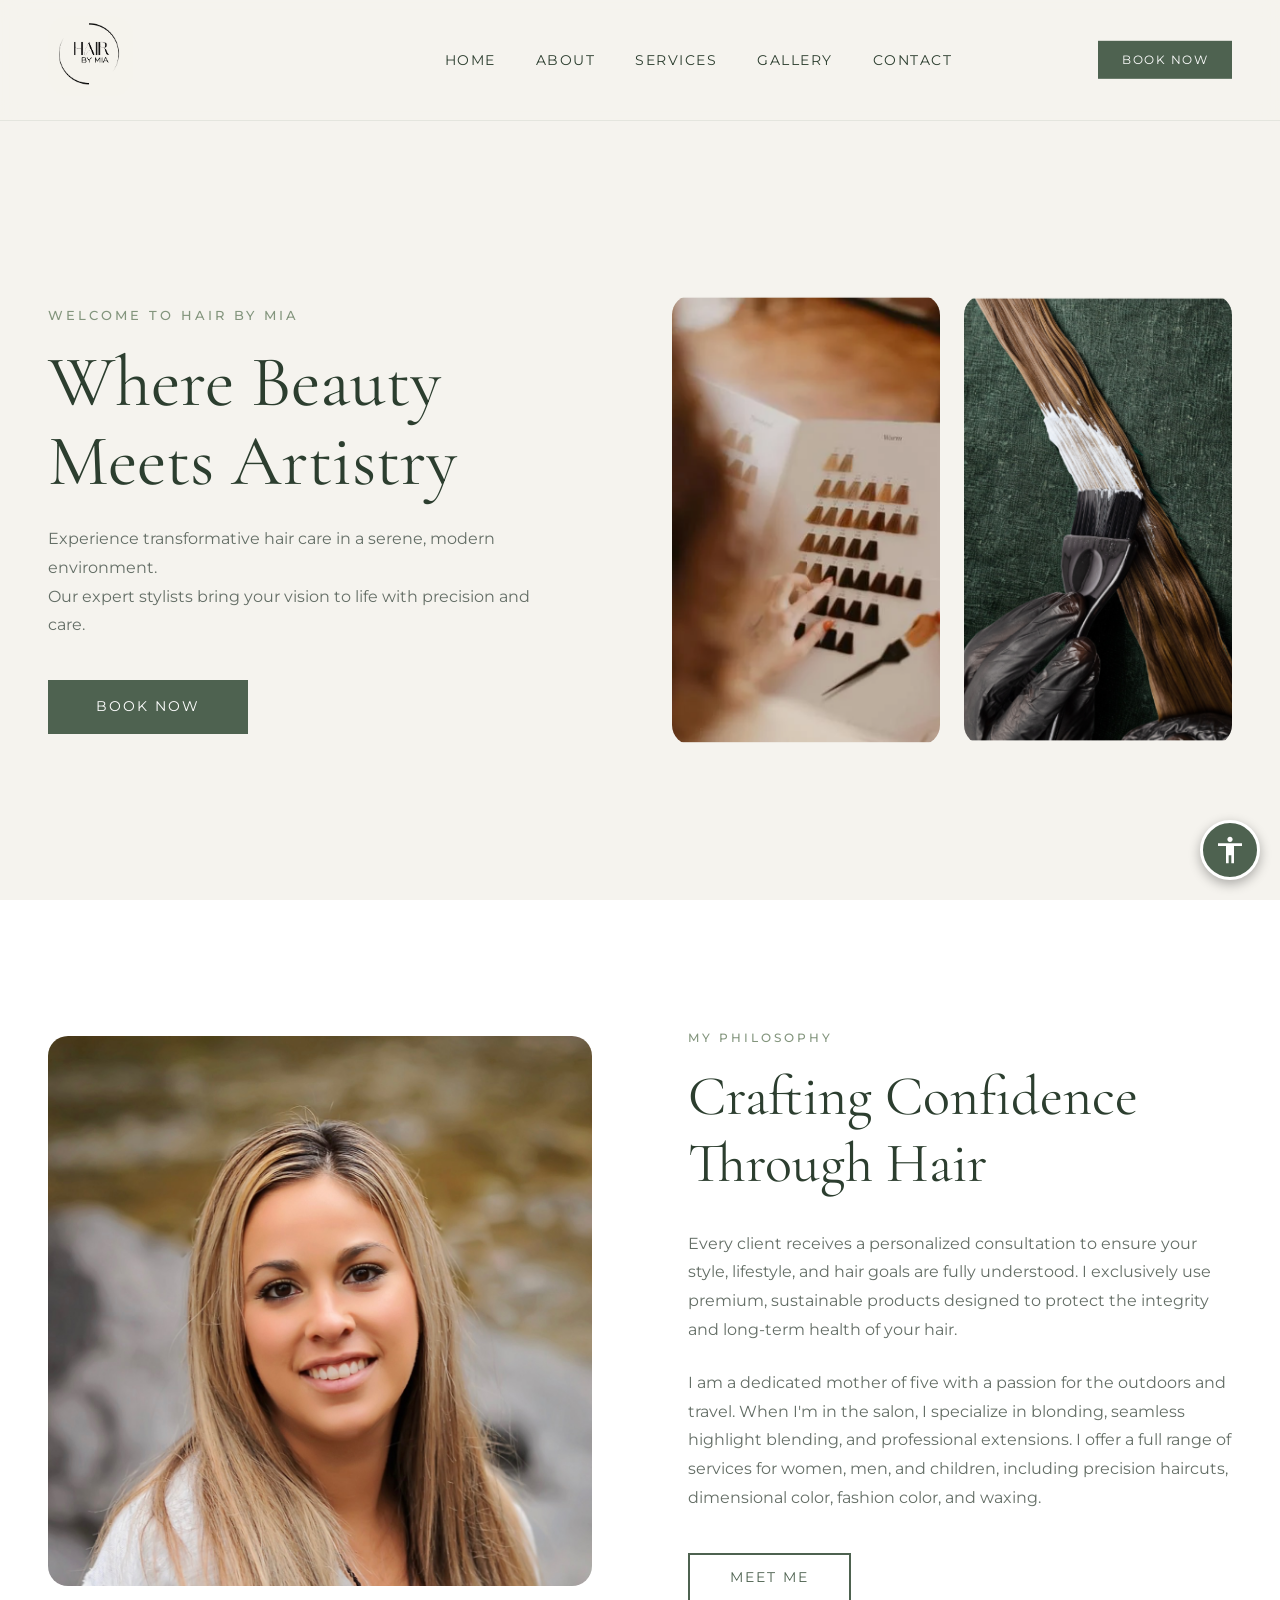
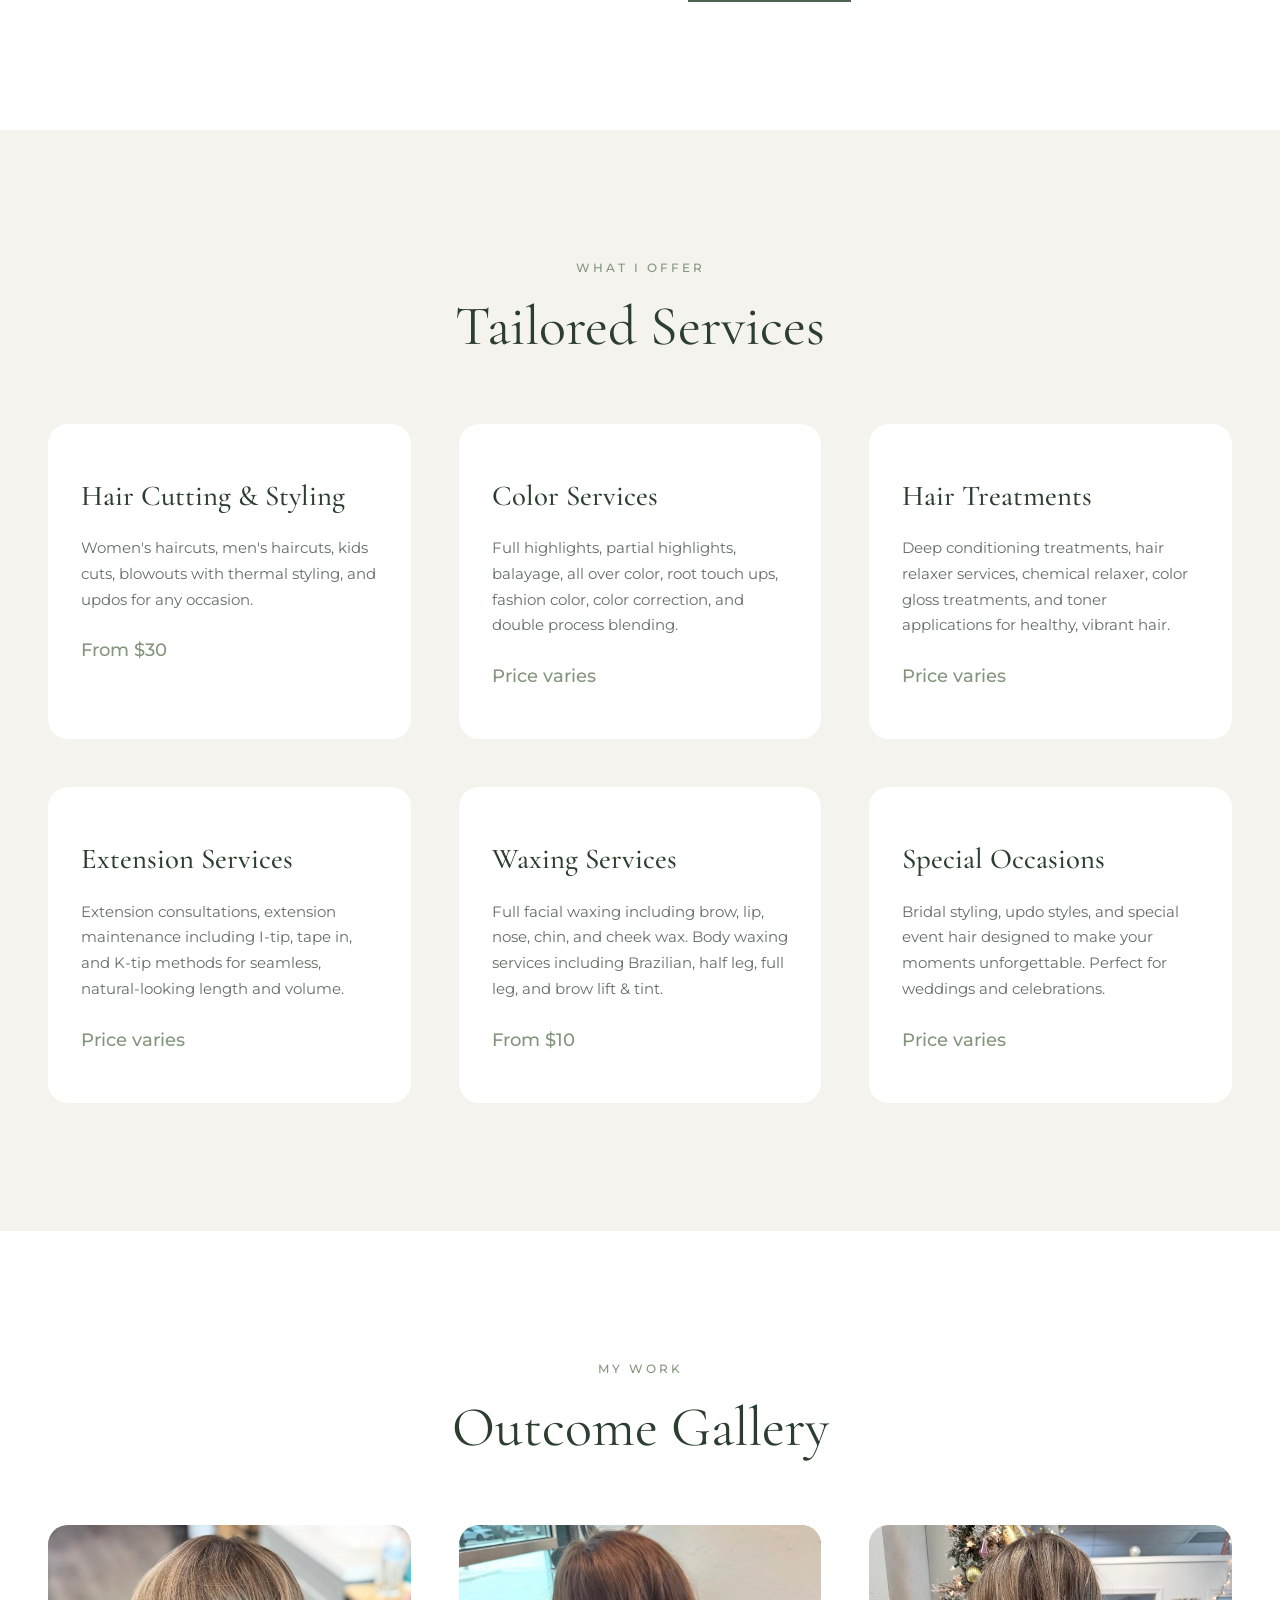
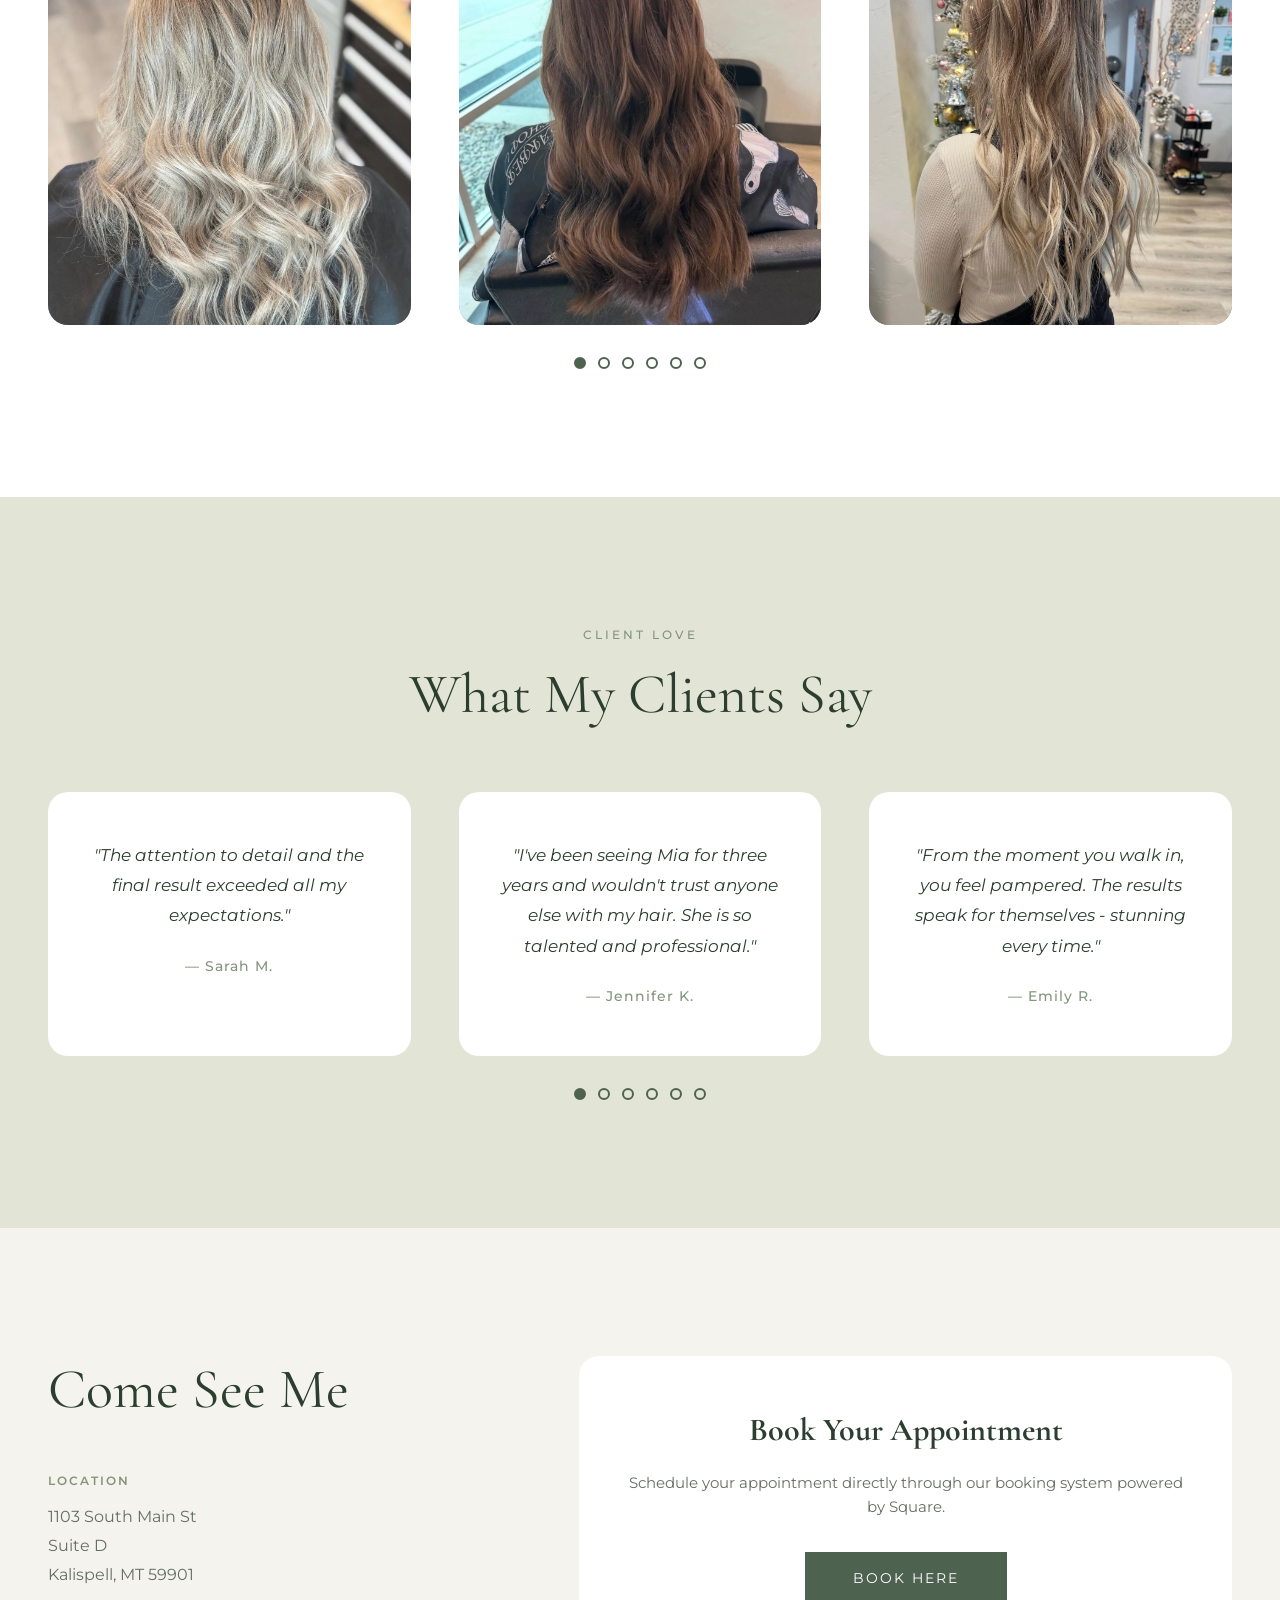
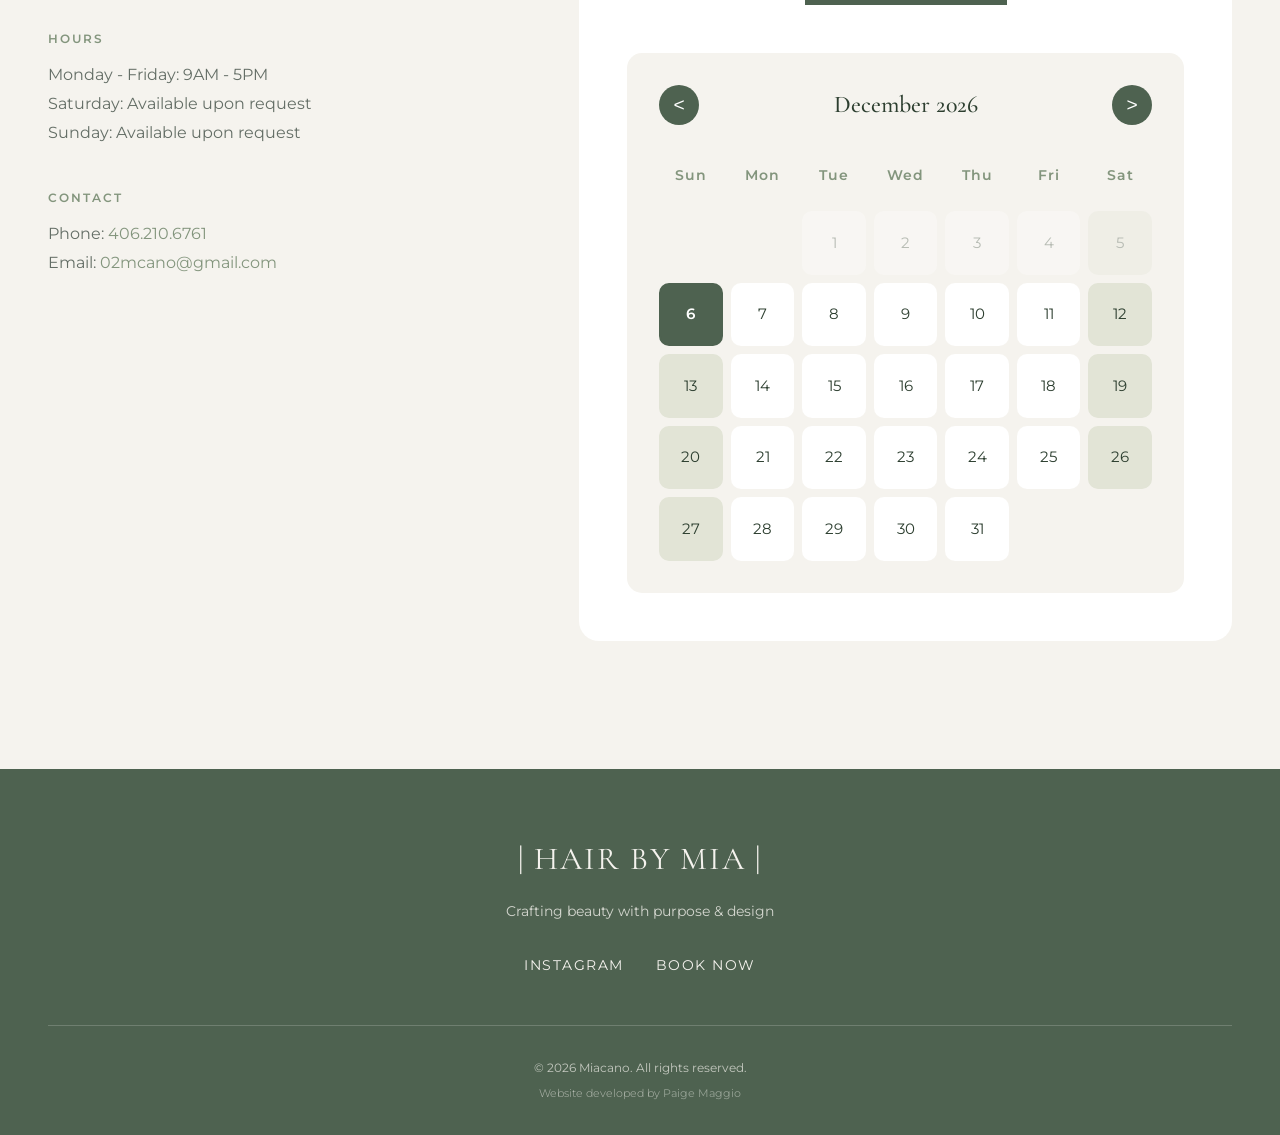
==== commit 6aa8054b: "2026" ====
--- a/index.html
+++ b/index.html
@@ -383,7 +383,7 @@
                 <a href="https://mia-cano-appointment-scheduling.square.site" target="_blank" rel="noopener noreferrer" class="social-link" aria-label="Book appointment">BOOK NOW</a>
             </nav>
             <div class="footer-bottom">
-                <p class="copyright">© 2025 Miacano. All rights reserved.</p>
+                <p class="copyright">© 2026 Miacano. All rights reserved.</p>
                 <p class="developer-credit">
                     Website developed by 
                     <a href="https://paigemaggio.dev" target="_blank" rel="noopener noreferrer">Paige Maggio</a>
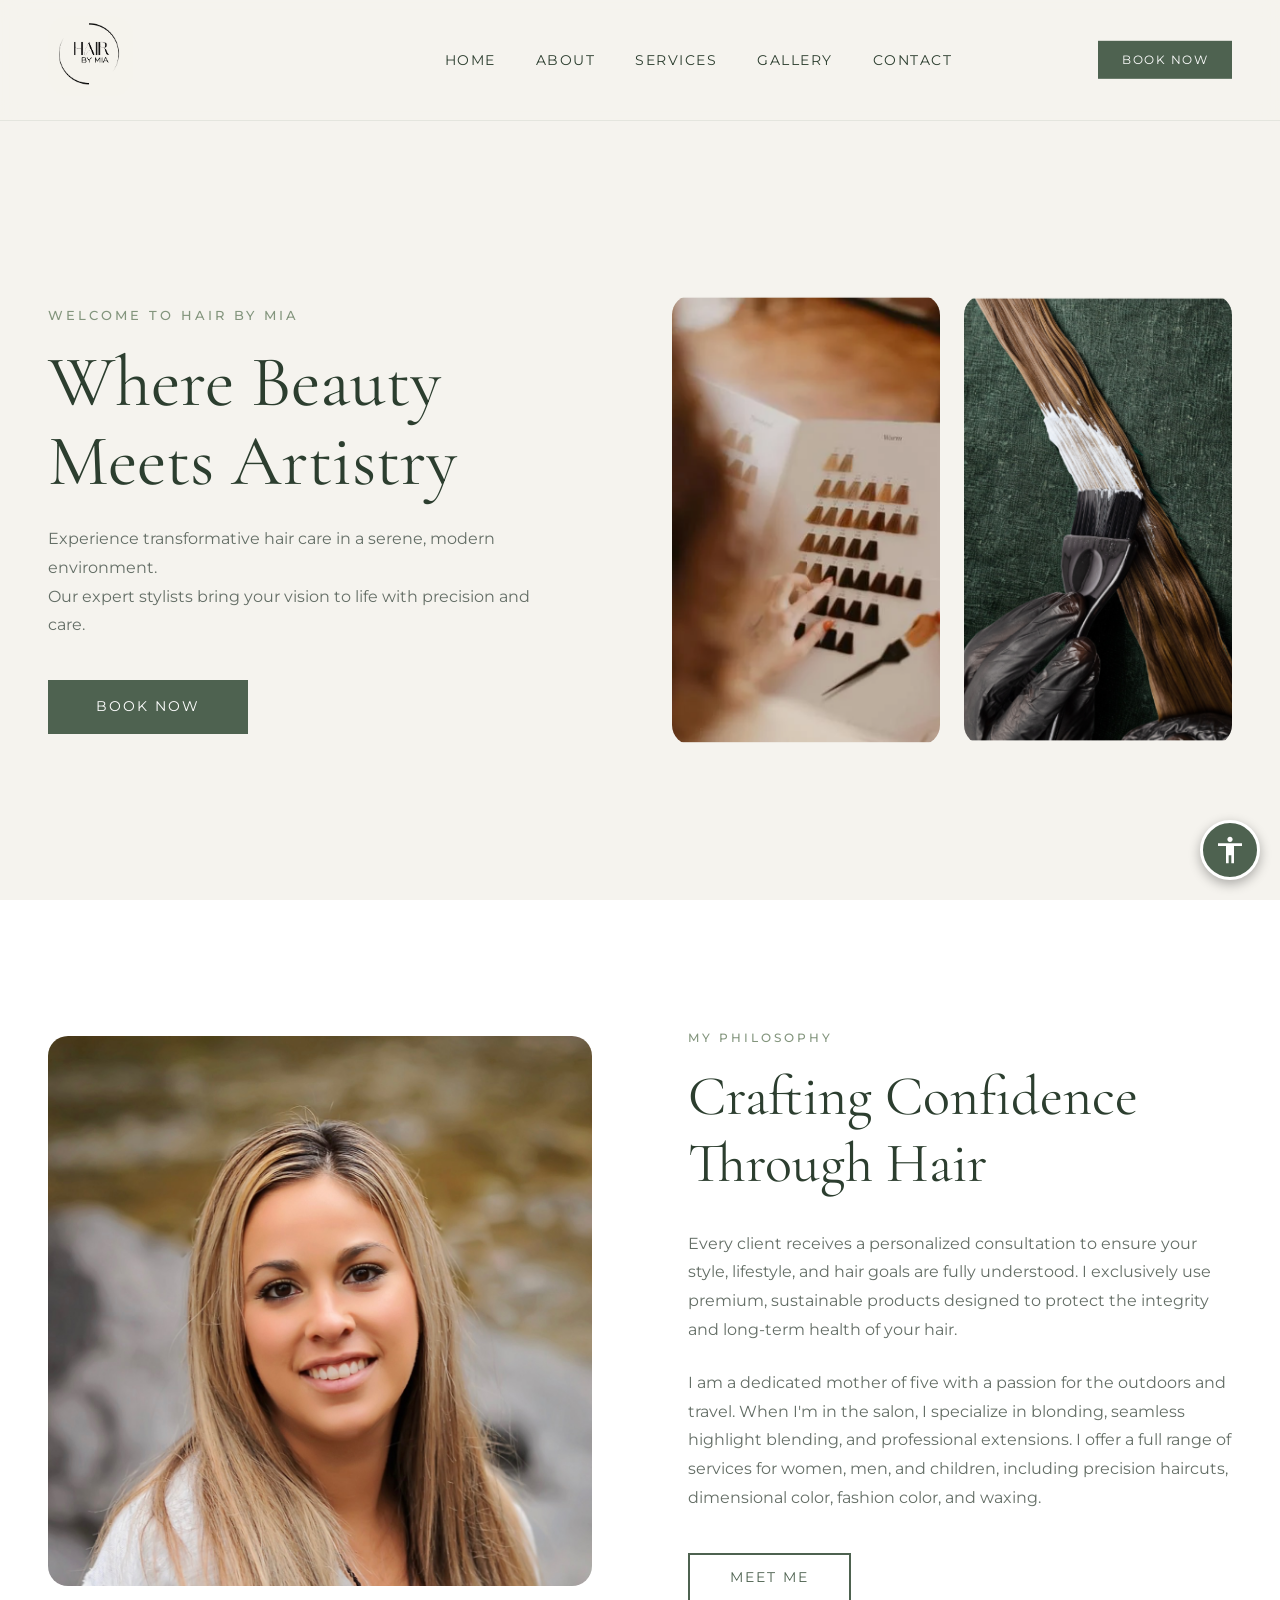
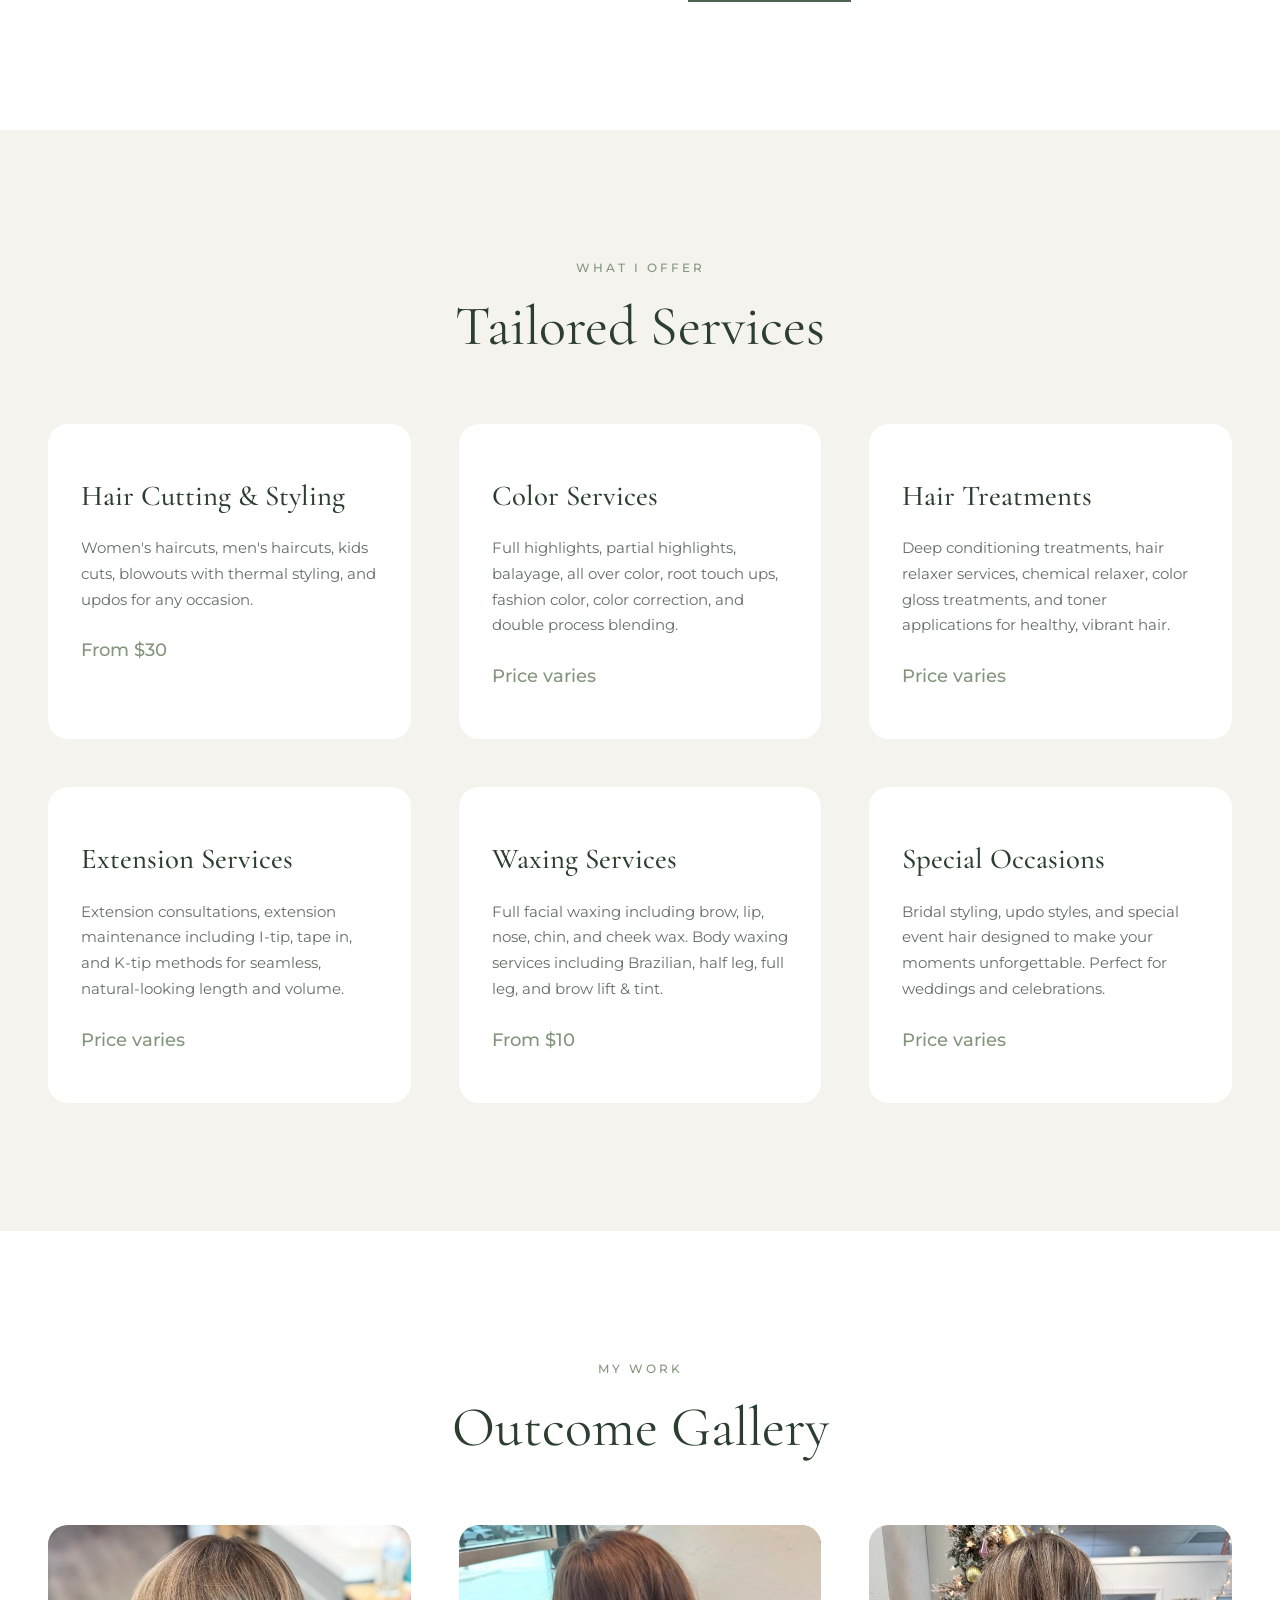
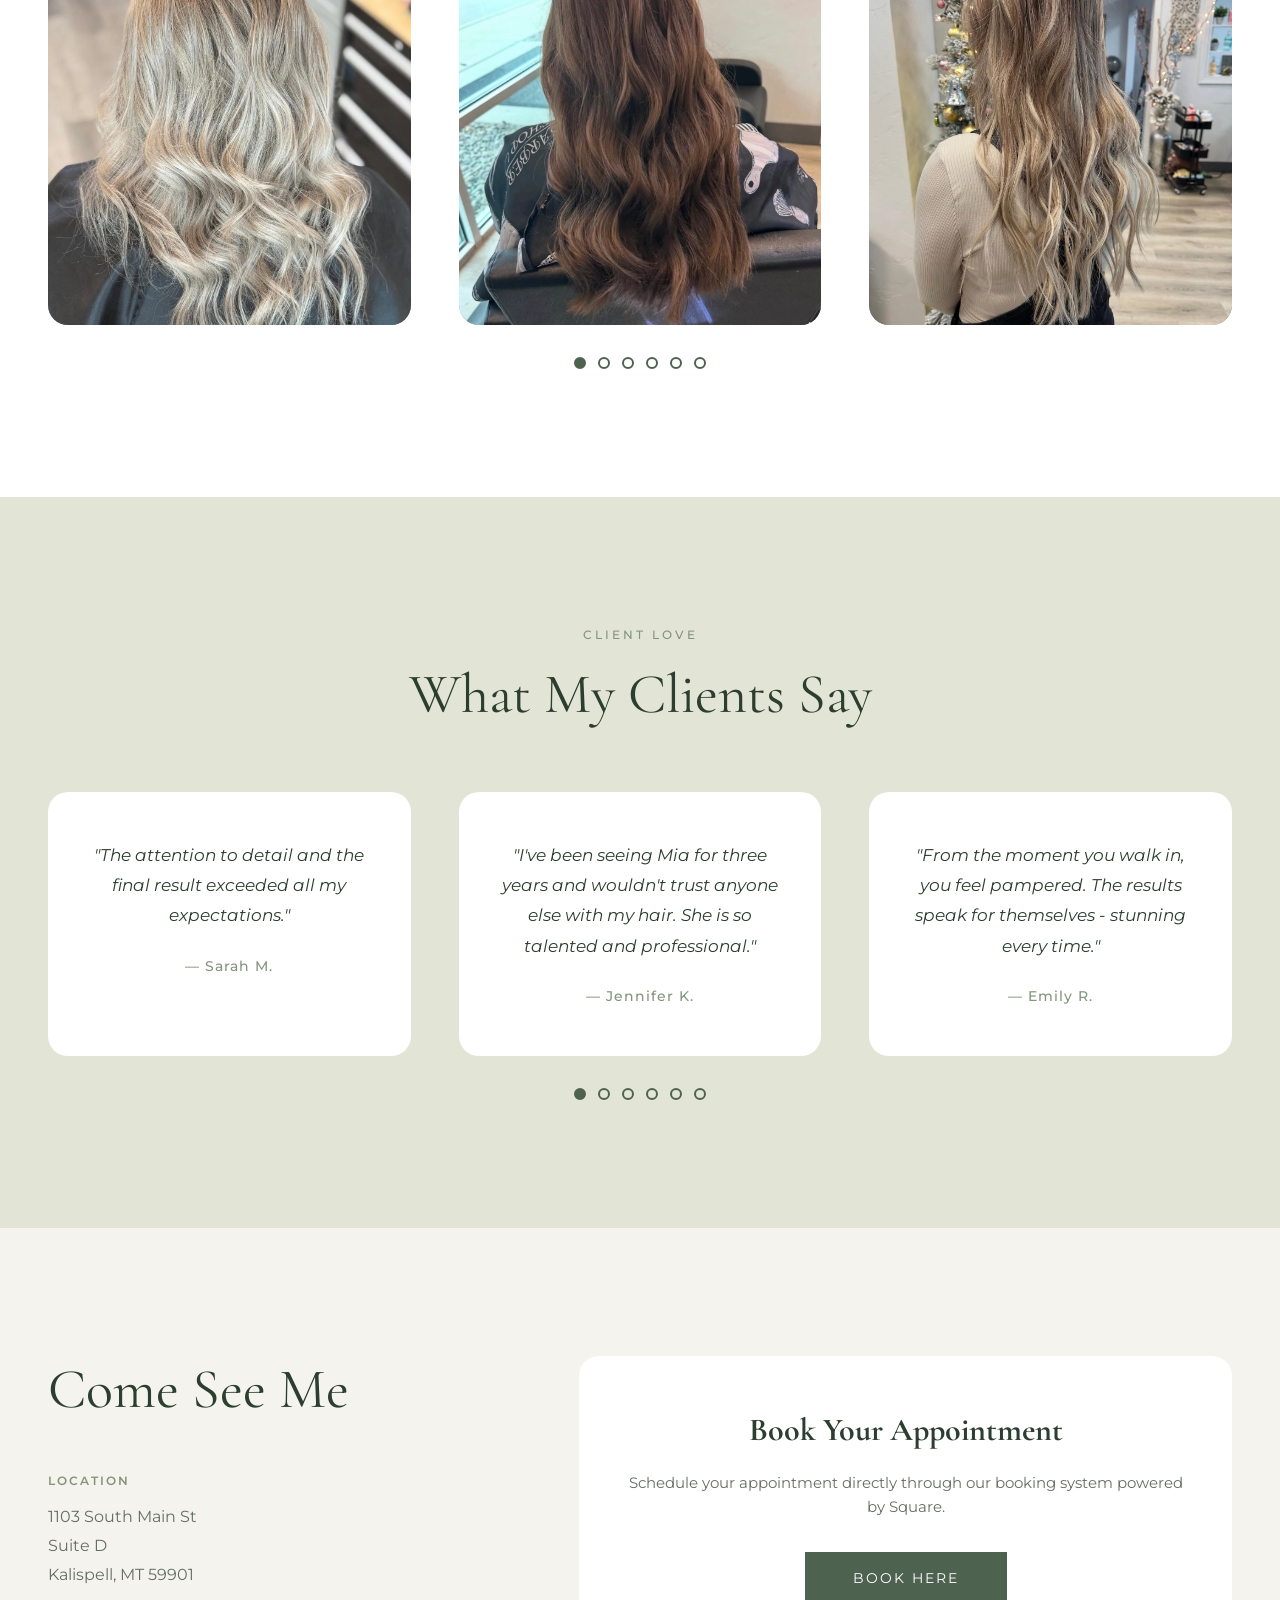
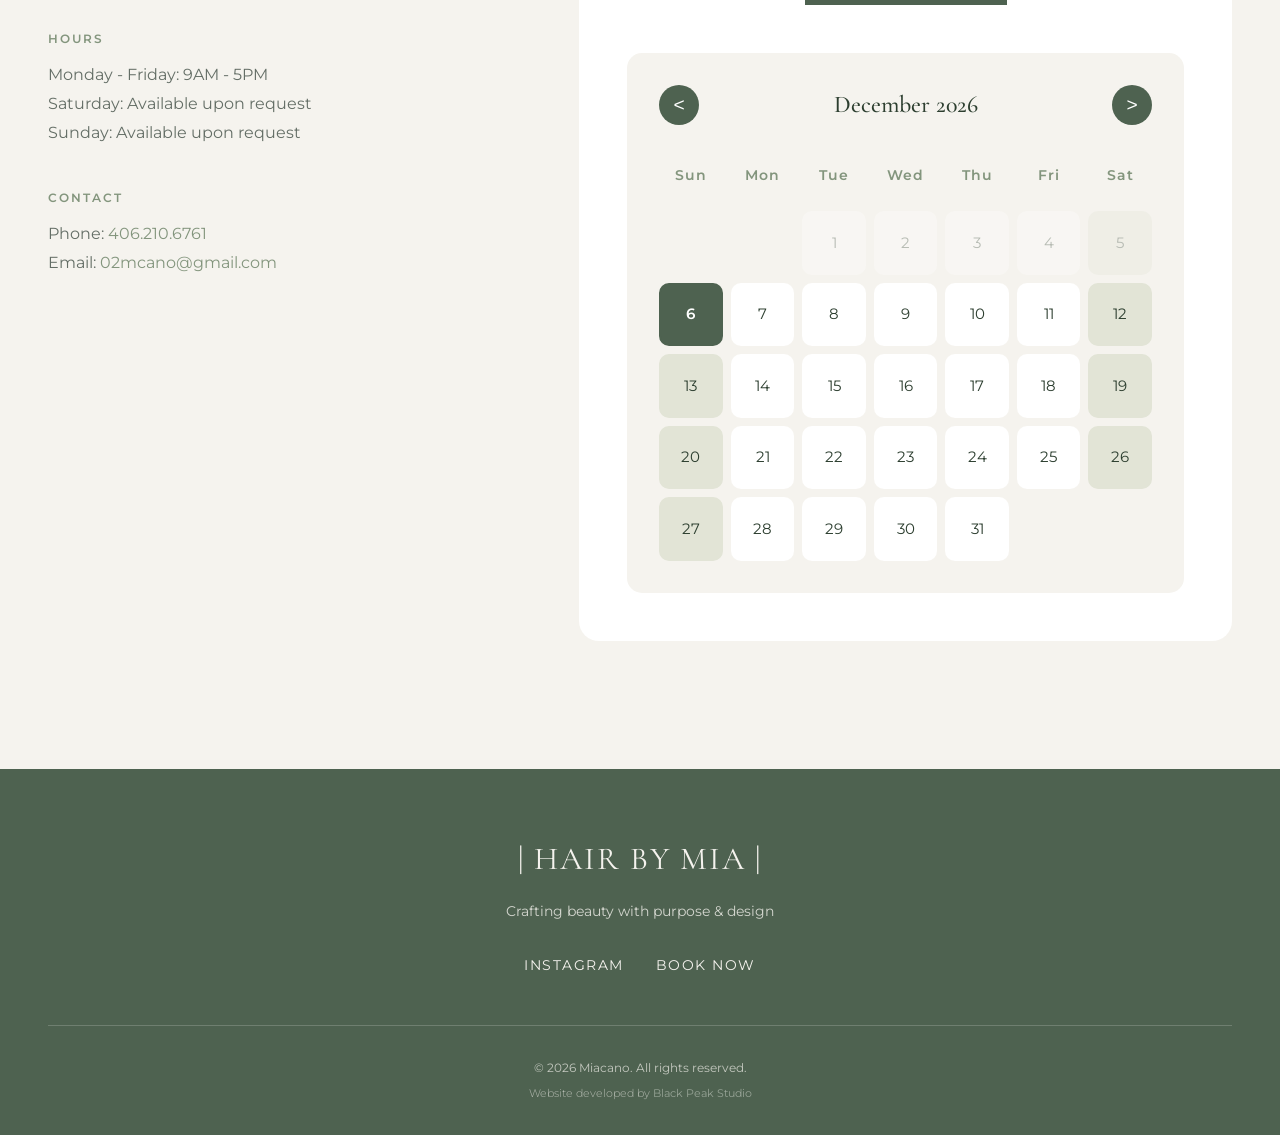
==== commit 298e2d2e: "bps" ====
--- a/index.html
+++ b/index.html
@@ -129,7 +129,18 @@
             <a href="#home" aria-label="Hair by Mia home">
                 <img src="./assets/miahiar.jpeg" alt="Hair By Mia Logo" class="logo-image">
             </a>
-            <div class="nav-content">
+            
+            <button class="hamburger-menu" 
+                    id="hamburger-btn" 
+                    aria-label="Toggle navigation menu"
+                    aria-expanded="false"
+                    aria-controls="mobile-nav">
+                <span class="hamburger-line"></span>
+                <span class="hamburger-line"></span>
+                <span class="hamburger-line"></span>
+            </button>
+            
+            <div class="nav-content" id="mobile-nav">
                 <ul class="nav-menu" role="menubar">
                     <li role="none"><a href="#home" role="menuitem">HOME</a></li>
                     <li role="none"><a href="#about" role="menuitem">ABOUT</a></li>
@@ -137,11 +148,21 @@
                     <li role="none"><a href="#gallery" role="menuitem">GALLERY</a></li>
                     <li role="none"><a href="#contact" role="menuitem">CONTACT</a></li>
                 </ul>
-            </div>
-            <a href="https://mia-cano-appointment-scheduling.square.site" target="_blank" rel="noopener noreferrer" class="book-btn" aria-label="Book appointment on Square">BOOK NOW</a>
+                <a href="https://mia-cano-appointment-scheduling.square.site" 
+                target="_blank" 
+                rel="noopener noreferrer" 
+                class="book-btn mobile-book-btn" 
+                aria-label="Book appointment on Square">BOOK NOW</a>
+            </div>
+            
+            <a href="https://mia-cano-appointment-scheduling.square.site" 
+            target="_blank" 
+            rel="noopener noreferrer" 
+            class="book-btn desktop-book-btn" 
+            aria-label="Book appointment on Square">BOOK NOW</a>
         </div>
     </nav>
-
+    
     <main id="main-content">
         <section class="hero" id="home" aria-labelledby="hero-title">
             <div class="hero-content">
@@ -386,7 +407,7 @@
                 <p class="copyright">© 2026 Miacano. All rights reserved.</p>
                 <p class="developer-credit">
                     Website developed by 
-                    <a href="https://paigemaggio.dev" target="_blank" rel="noopener noreferrer">Paige Maggio</a>
+                    <a href="https://blackpeakstudio.com" target="_blank" rel="noopener noreferrer">Black Peak Studio</a>
                 </p>
             </div>
         </div>
--- a/style.css
+++ b/style.css
@@ -1106,4 +1106,142 @@
         transition-duration: 0.01ms !important;
         scroll-behavior: auto !important;
     }
+}
+
+/* Hamburger Menu Styles */
+.hamburger-menu {
+    display: none;
+    flex-direction: column;
+    justify-content: space-around;
+    width: 30px;
+    height: 25px;
+    background: transparent;
+    border: none;
+    cursor: pointer;
+    padding: 0;
+    z-index: 1001;
+    position: absolute;
+    right: 1rem;
+}
+
+.hamburger-line {
+    width: 30px;
+    height: 3px;
+    background-color: var(--sage-dark-3);
+    border-radius: 2px;
+    transition: all 0.3s ease;
+}
+
+.hamburger-menu[aria-expanded="true"] .hamburger-line:nth-child(1) {
+    transform: rotate(45deg) translateY(10px);
+}
+
+.hamburger-menu[aria-expanded="true"] .hamburger-line:nth-child(2) {
+    opacity: 0;
+}
+
+.hamburger-menu[aria-expanded="true"] .hamburger-line:nth-child(3) {
+    transform: rotate(-45deg) translateY(-10px);
+}
+
+/* Desktop book button only */
+.mobile-book-btn {
+    display: none;
+}
+
+.desktop-book-btn {
+    display: inline-block;
+}
+
+/* Mobile Navigation Overlay */
+@media (max-width: 768px) {
+    .hamburger-menu {
+        display: flex;
+    }
+    
+    /* Hide desktop book button on mobile */
+    .desktop-book-btn {
+        display: none;
+    }
+    
+    /* Show mobile book button */
+    .mobile-book-btn {
+        display: block;
+        width: calc(100% - 4rem);
+        margin: 2rem 2rem 0 2rem;
+        text-align: center;
+        padding: 1rem 2rem;
+        font-size: 0.85rem;
+        letter-spacing: 2px;
+        position: static;
+        transform: none;
+    }
+    
+    .mobile-book-btn:hover,
+    .mobile-book-btn:focus {
+        transform: translateY(-2px);
+    }
+    
+    .nav-content {
+        position: fixed;
+        top: 0;
+        right: -100%;
+        width: 75%;
+        max-width: 300px;
+        height: 100vh;
+        background-color: var(--white);
+        box-shadow: -5px 0 15px rgba(0, 0, 0, 0.3);
+        transition: right 0.3s ease;
+        z-index: 1000;
+        padding-top: 80px;
+        overflow-y: auto;
+    }
+    
+    .nav-content.active {
+        right: 0;
+    }
+    
+    .nav-menu {
+        flex-direction: column;
+        gap: 0;
+        padding: 0;
+    }
+    
+    .nav-menu li {
+        width: 100%;
+        border-bottom: 1px solid var(--sage-light-1);
+    }
+    
+    .nav-menu a {
+        display: block;
+        padding: 1.2rem 2rem;
+        font-size: 1rem;
+        letter-spacing: 2px;
+        transition: all 0.3s ease;
+    }
+    
+    .nav-menu a:hover,
+    .nav-menu a:focus {
+        background-color: var(--sage-light-1);
+        padding-left: 2.5rem;
+    }
+}
+
+/* Mobile menu overlay backdrop */
+.menu-overlay {
+    display: none;
+    position: fixed;
+    top: 0;
+    left: 0;
+    right: 0;
+    bottom: 0;
+    background-color: rgba(0, 0, 0, 0.5);
+    z-index: 999;
+    opacity: 0;
+    transition: opacity 0.3s ease;
+}
+
+.menu-overlay.active {
+    display: block;
+    opacity: 1;
 }
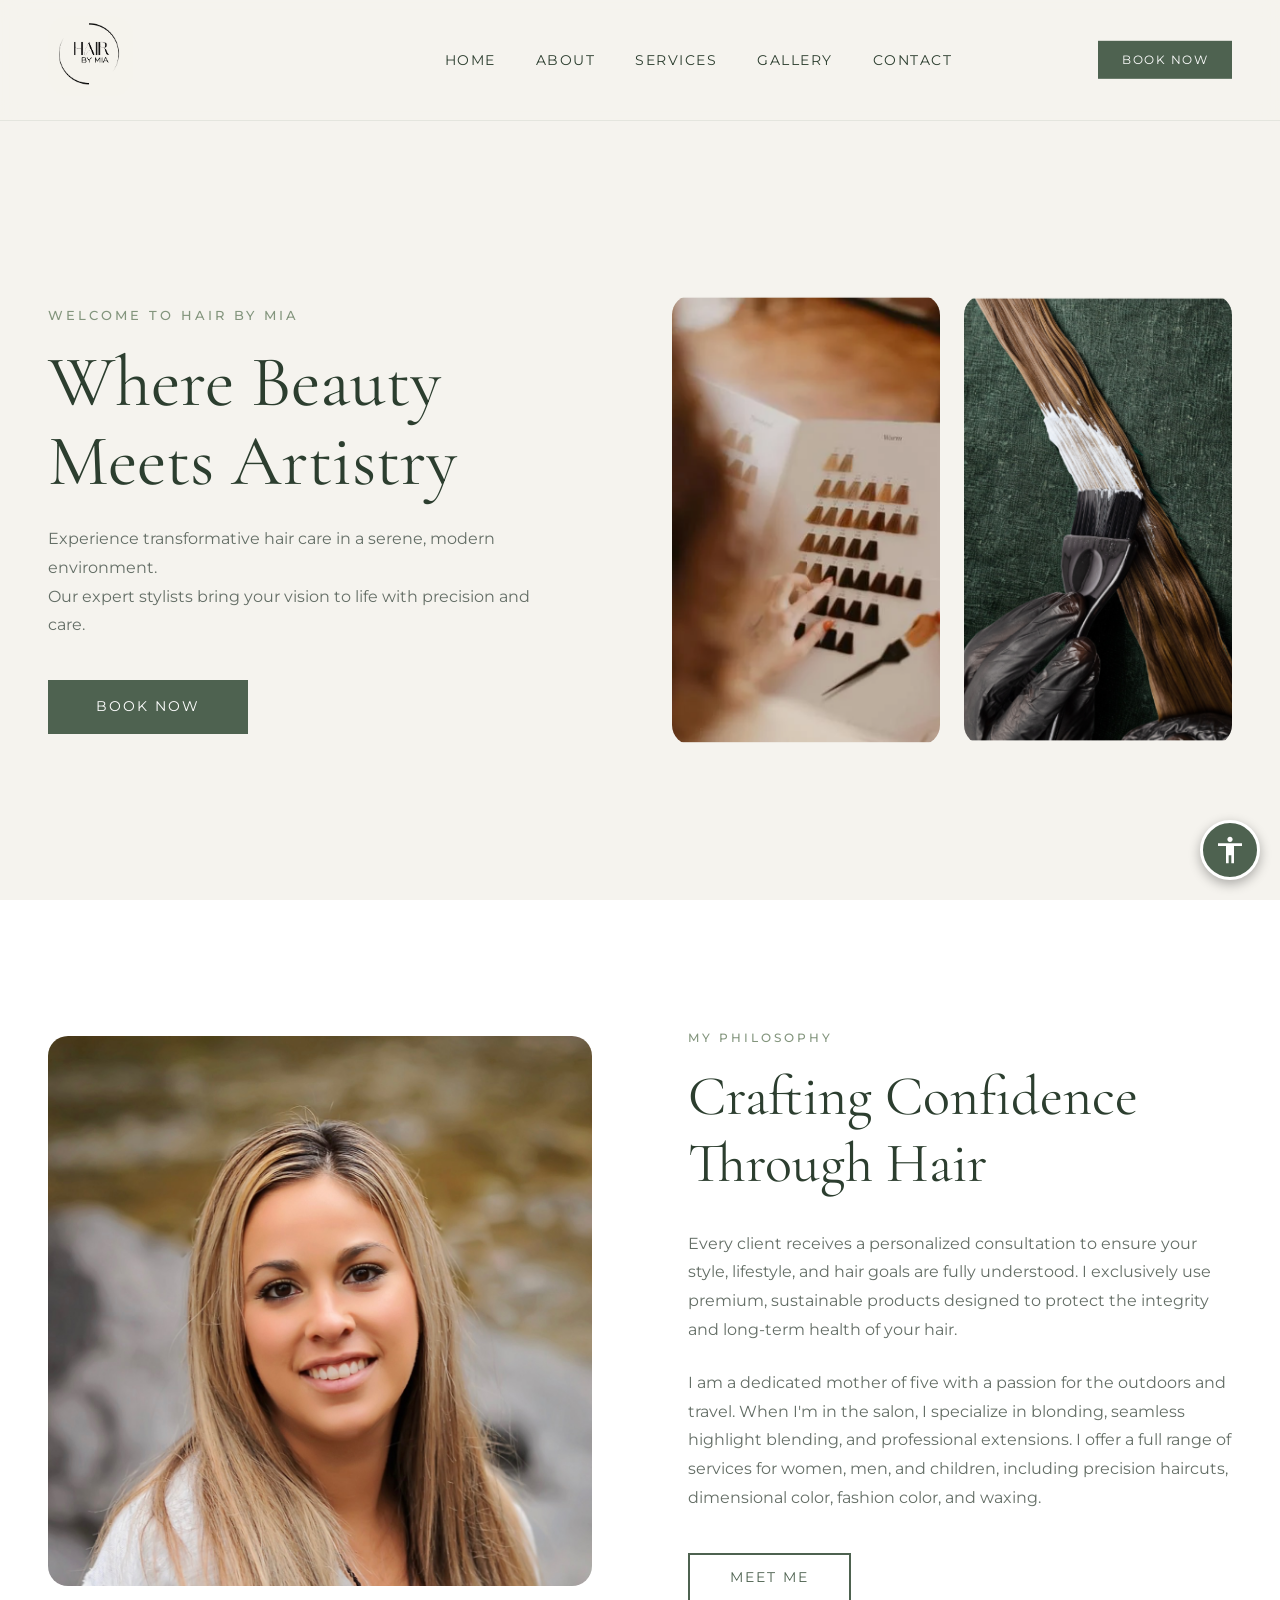
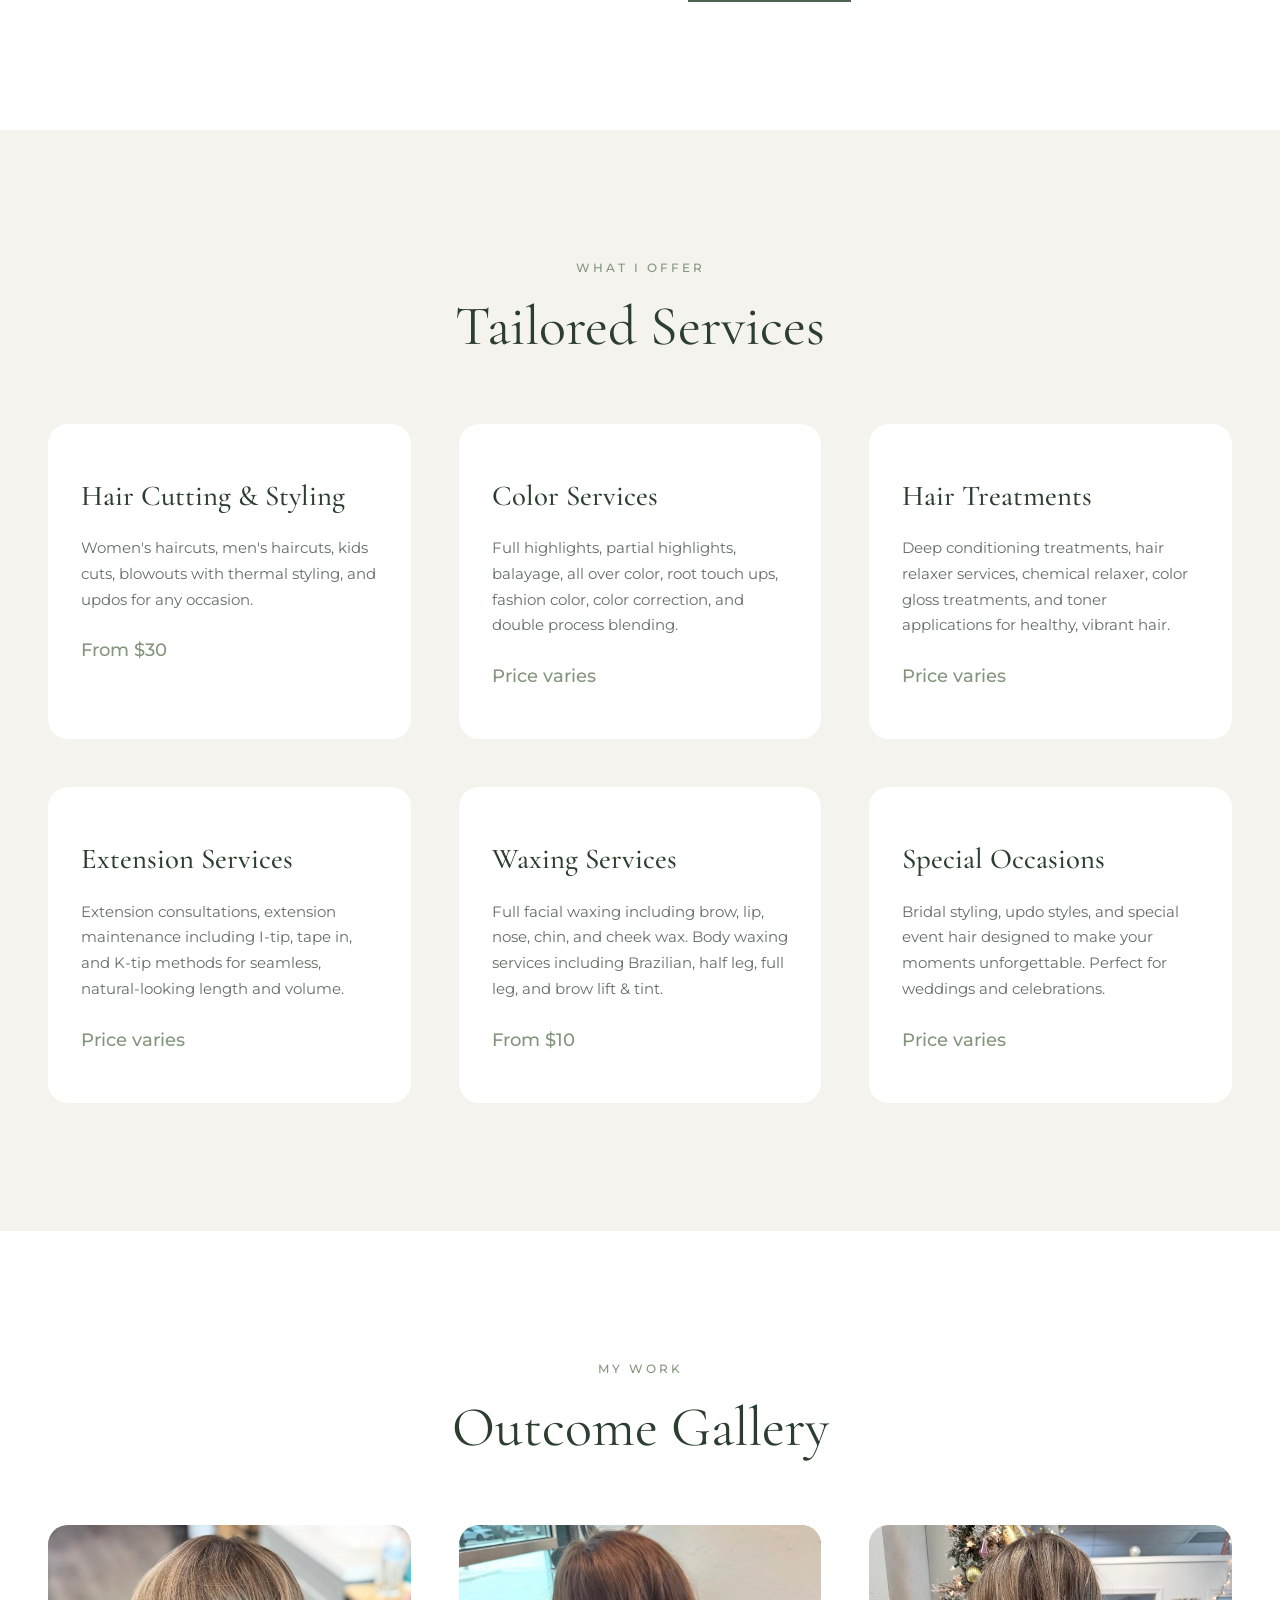
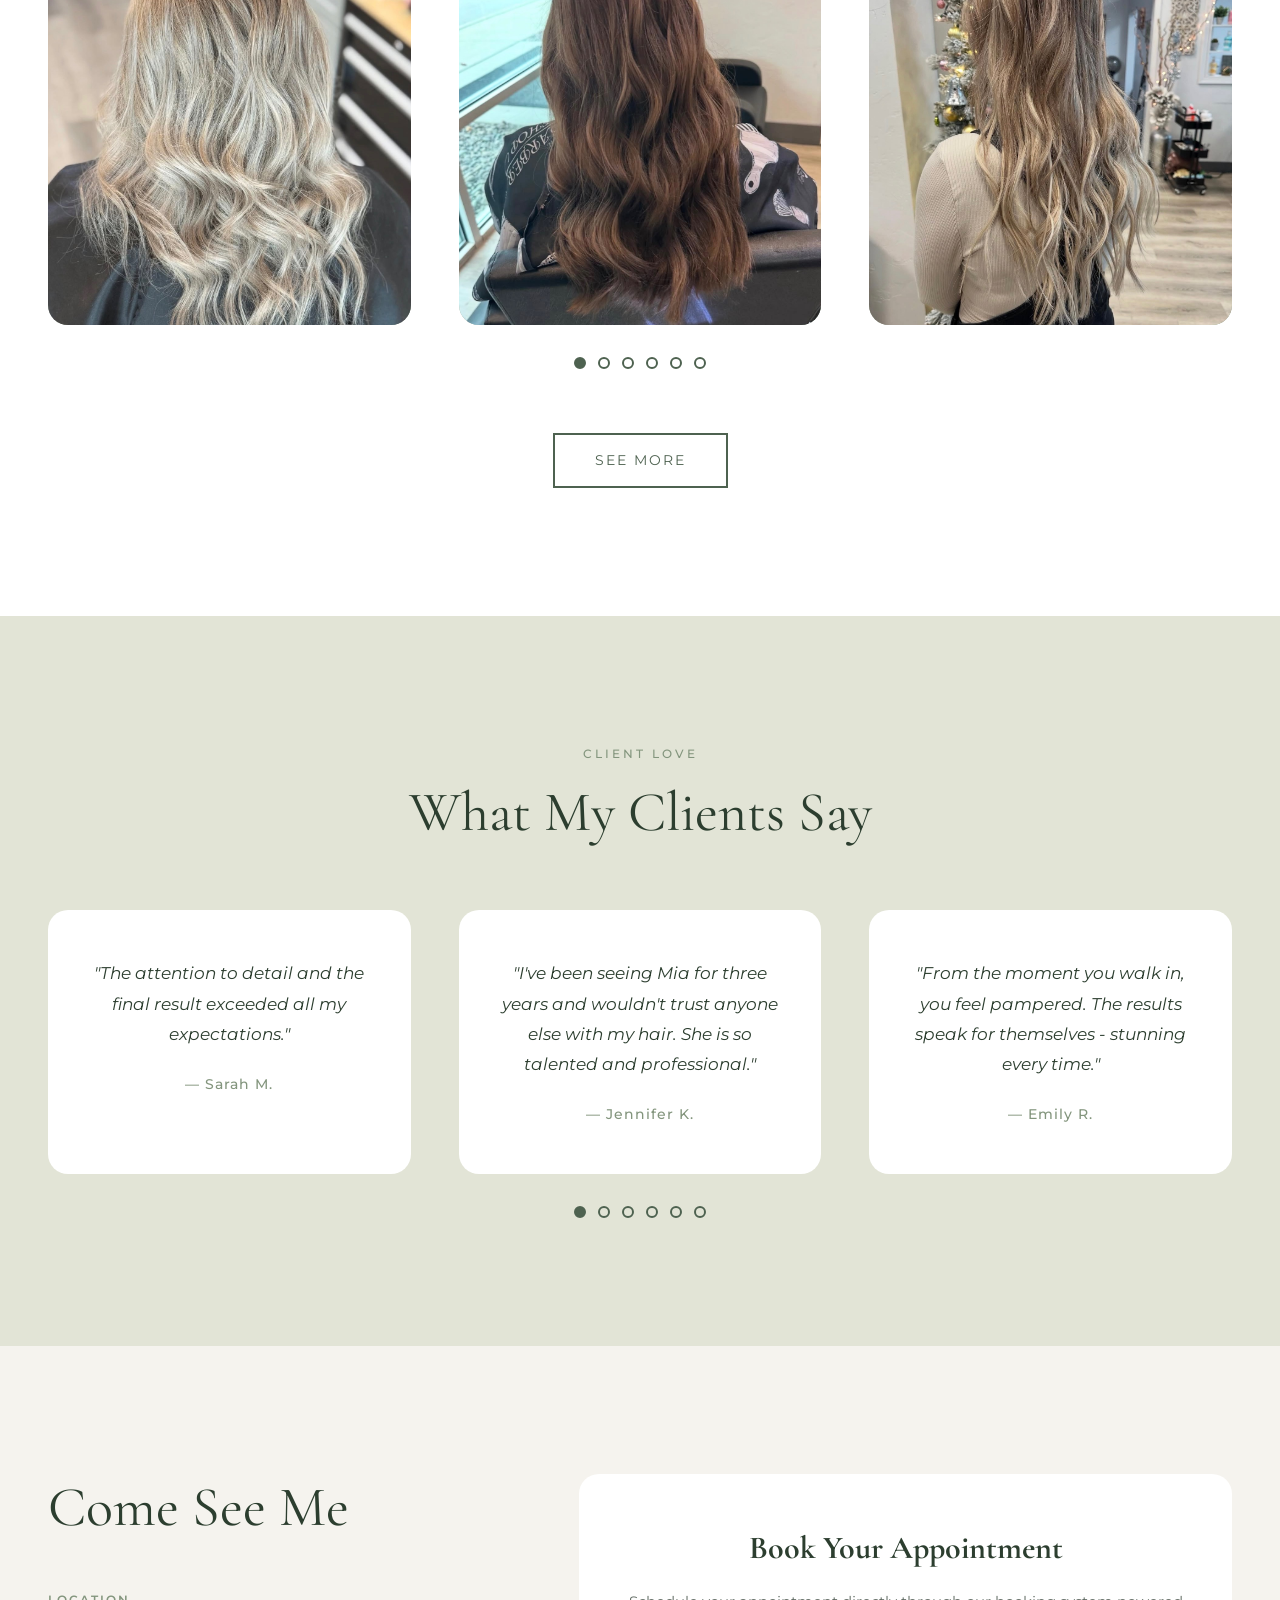
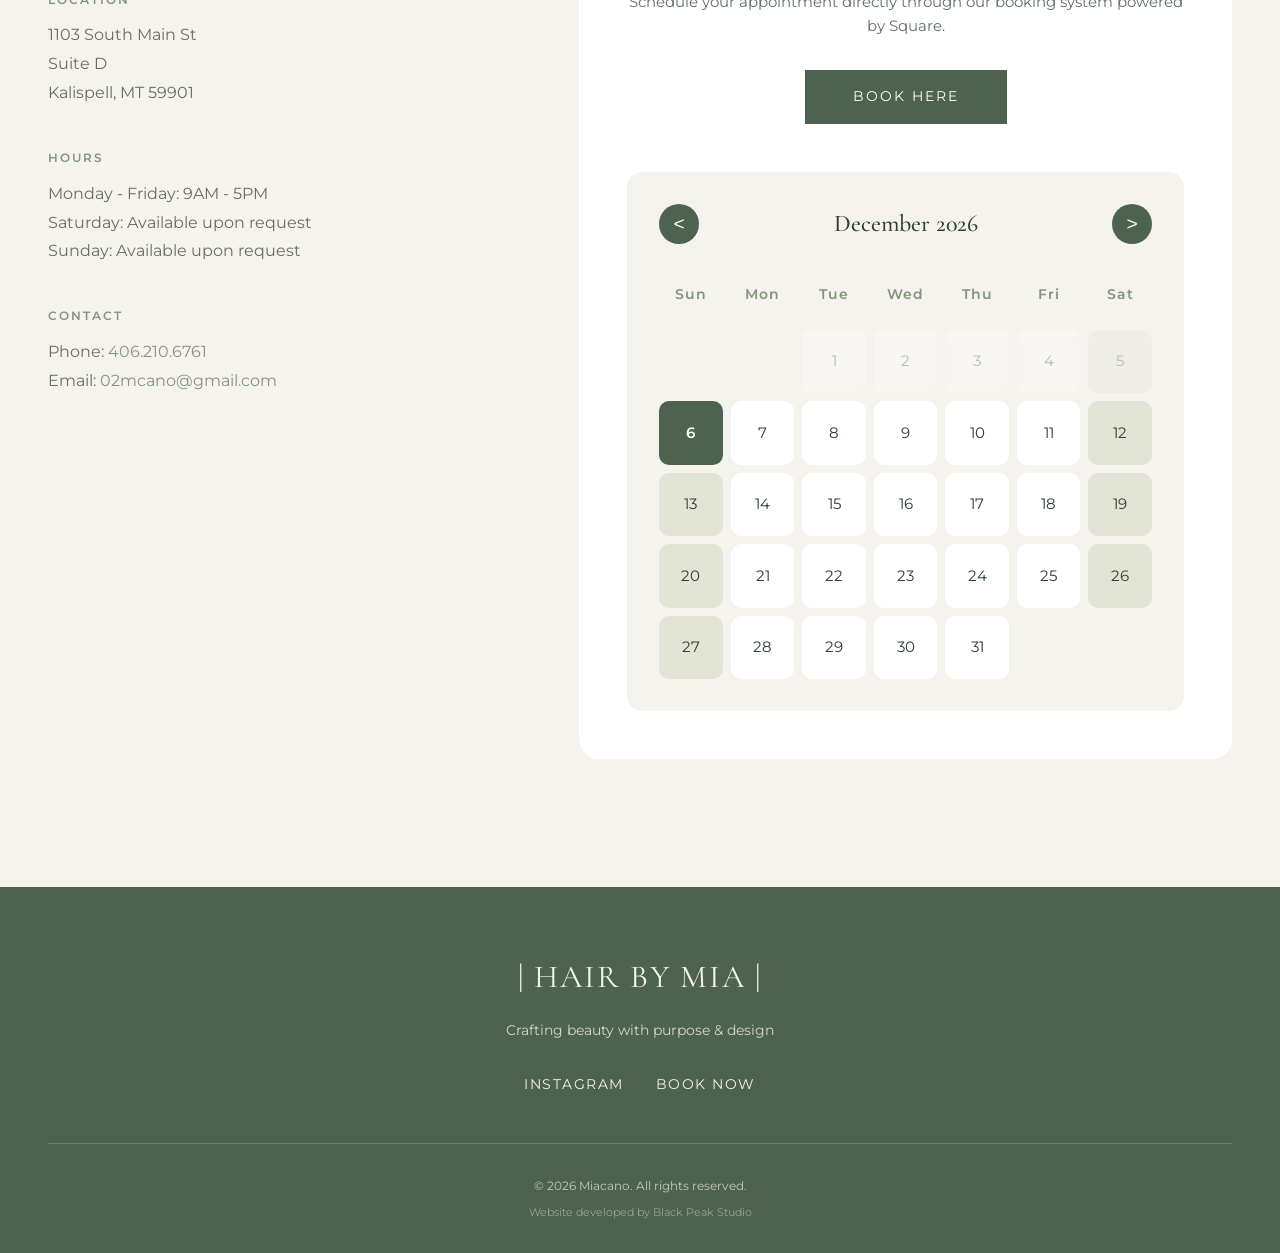
==== commit 4e54fc3f: "updated" ====
--- a/index.html
+++ b/index.html
@@ -275,6 +275,9 @@
                     <div class="gallery-item">
                         <img src="./assets/6.jpeg" alt="Complete hair transformation example">
                     </div>
+                    <div class="gallery-item">
+                        <img src="./assets/7.jpeg" alt="Complete hair transformation example">
+                    </div>
                 </div>
                 <div class="gallery-indicators" role="tablist" aria-label="Gallery slide indicators">
                     <button role="tab" aria-label="Go to slide 1" aria-selected="true" data-slide="0"></button>
@@ -284,6 +287,9 @@
                     <button role="tab" aria-label="Go to slide 5" aria-selected="false" data-slide="4"></button>
                     <button role="tab" aria-label="Go to slide 6" aria-selected="false" data-slide="5"></button>
                 </div>
+            </div>
+            <div class="gallery-more">
+                <a href="gallery.html" class="secondary-btn" aria-label="See more of Mia's client work">SEE MORE</a>
             </div>
         </section>
 
--- a/style.css
+++ b/style.css
@@ -1244,4 +1244,87 @@
 .menu-overlay.active {
     display: block;
     opacity: 1;
+}
+
+/* ===== "See More" button under homepage gallery ===== */
+.gallery-more {
+    text-align: center;
+    margin-top: 3rem;
+}
+
+.gallery-more a {
+    display: inline-block;
+    text-decoration: none;
+}
+
+/* ===== Client Gallery Page (gallery.html) ===== */
+.gallery-page-header {
+    padding: 11rem 3rem 2rem;
+    text-align: center;
+    background-color: var(--cream);
+}
+
+.gallery-page-header .section-title {
+    margin-bottom: 1.5rem;
+}
+
+.gallery-page-intro {
+    max-width: 640px;
+    margin: 0 auto;
+    font-size: 1rem;
+    line-height: 1.8;
+    color: var(--sage-medium-2);
+}
+
+.category-section {
+    max-width: 1400px;
+    margin: 0 auto;
+    padding: 4rem 3rem;
+}
+
+.category-title {
+    text-align: center;
+    margin-bottom: 3rem;
+}
+
+.category-grid {
+    display: grid;
+    grid-template-columns: repeat(auto-fill, minmax(280px, 1fr));
+    gap: 2rem;
+}
+
+.category-item {
+    aspect-ratio: 3 / 4;
+    border-radius: 20px;
+    overflow: hidden;
+    background: linear-gradient(135deg, var(--sage-neutral-1) 0%, var(--sage-accent-1) 100%);
+}
+
+.category-item img {
+    width: 100%;
+    height: 100%;
+    object-fit: cover;
+    object-position: center top;
+    display: block;
+    transition: transform 0.3s ease;
+}
+
+.category-item:hover img,
+.category-item:focus-within img {
+    transform: scale(1.03);
+}
+
+@media (max-width: 768px) {
+    .gallery-page-header {
+        padding: 8rem 1.5rem 1.5rem;
+    }
+
+    .category-section {
+        padding: 3rem 1.5rem;
+    }
+
+    .category-grid {
+        grid-template-columns: repeat(auto-fill, minmax(150px, 1fr));
+        gap: 1rem;
+    }
 }
